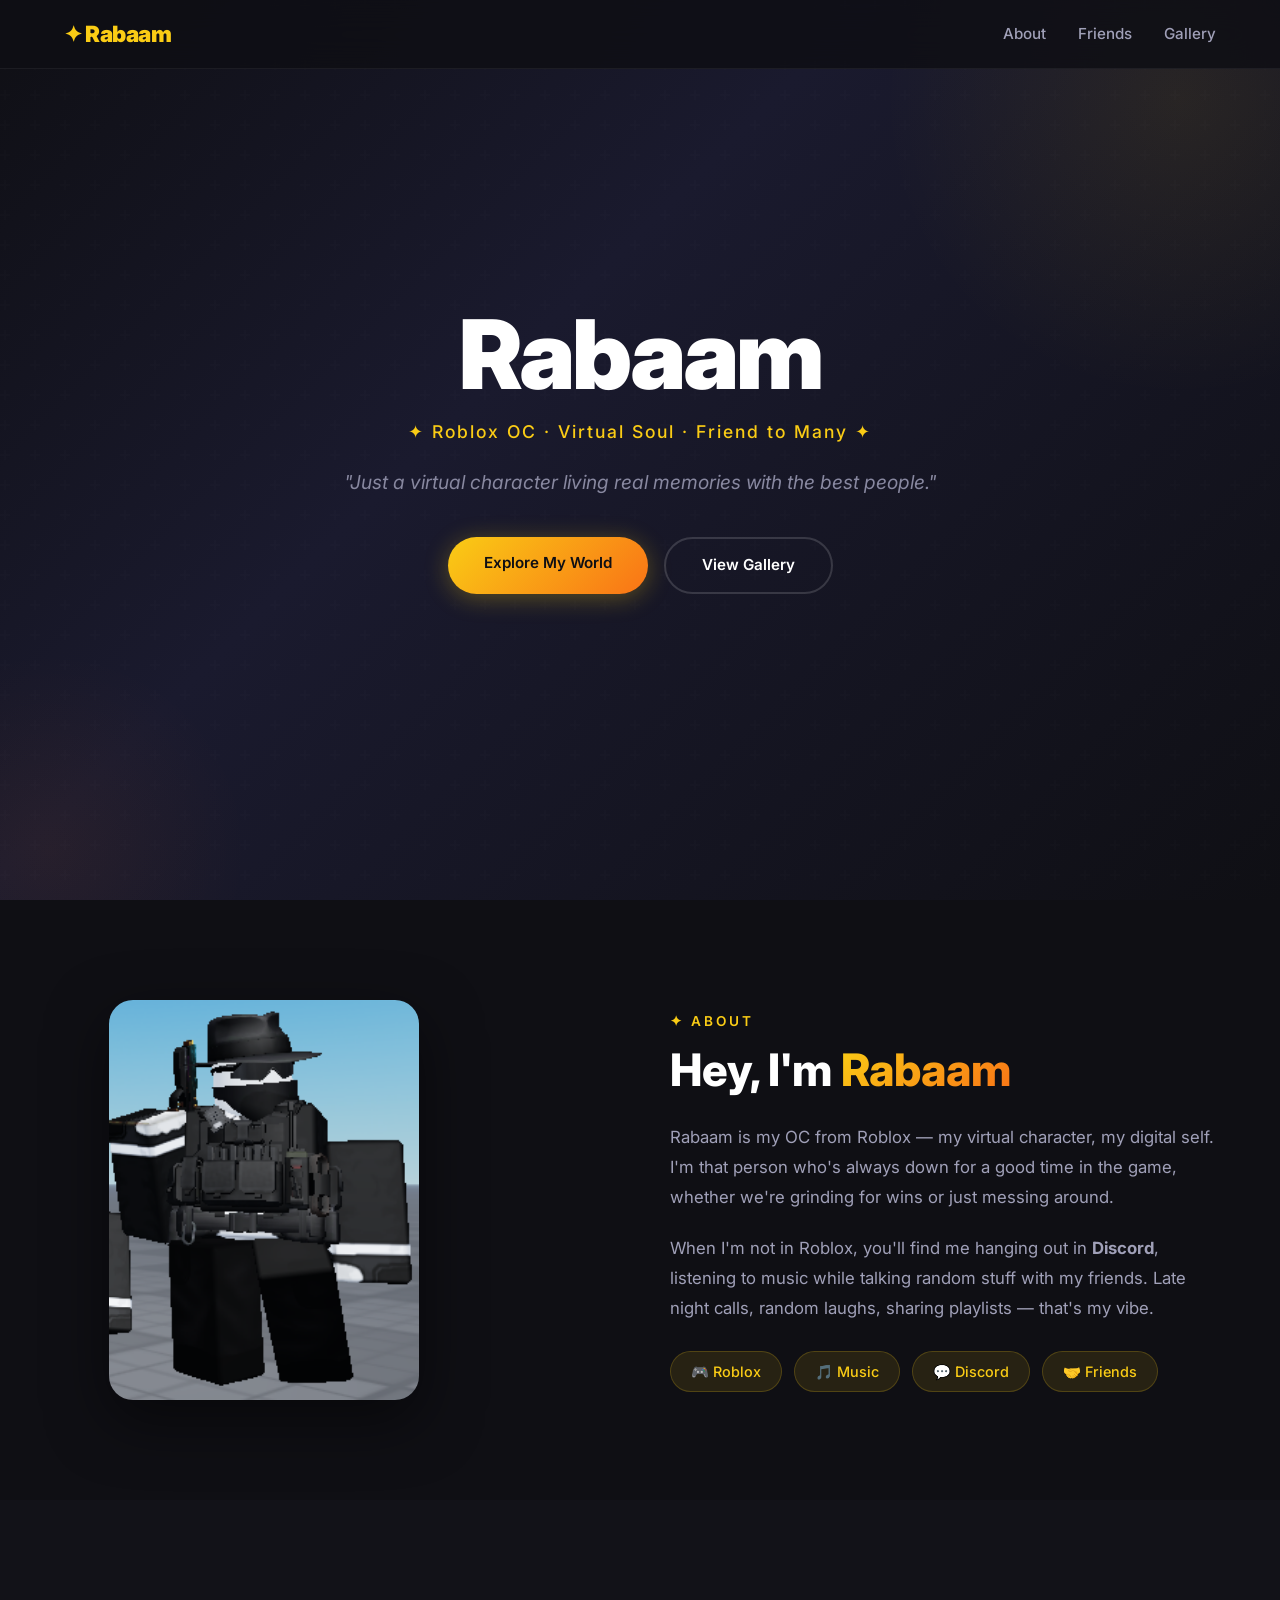
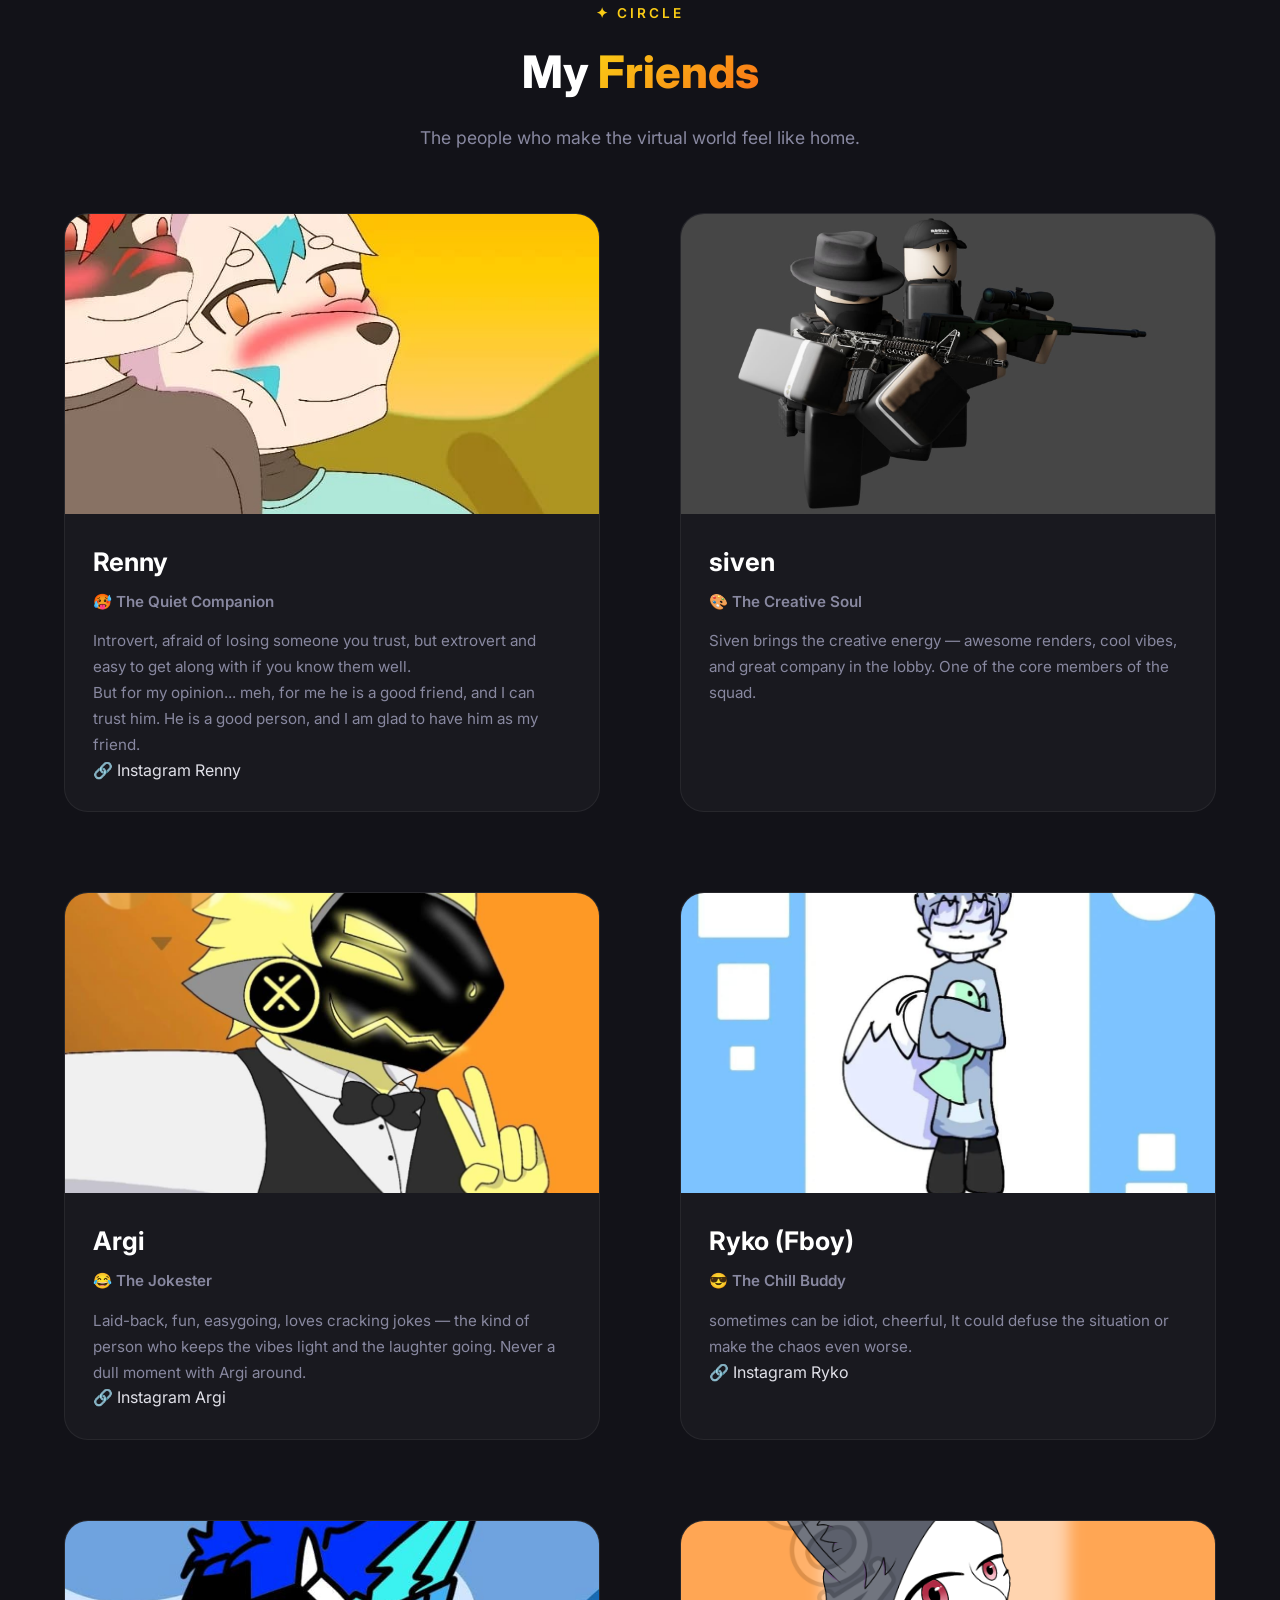
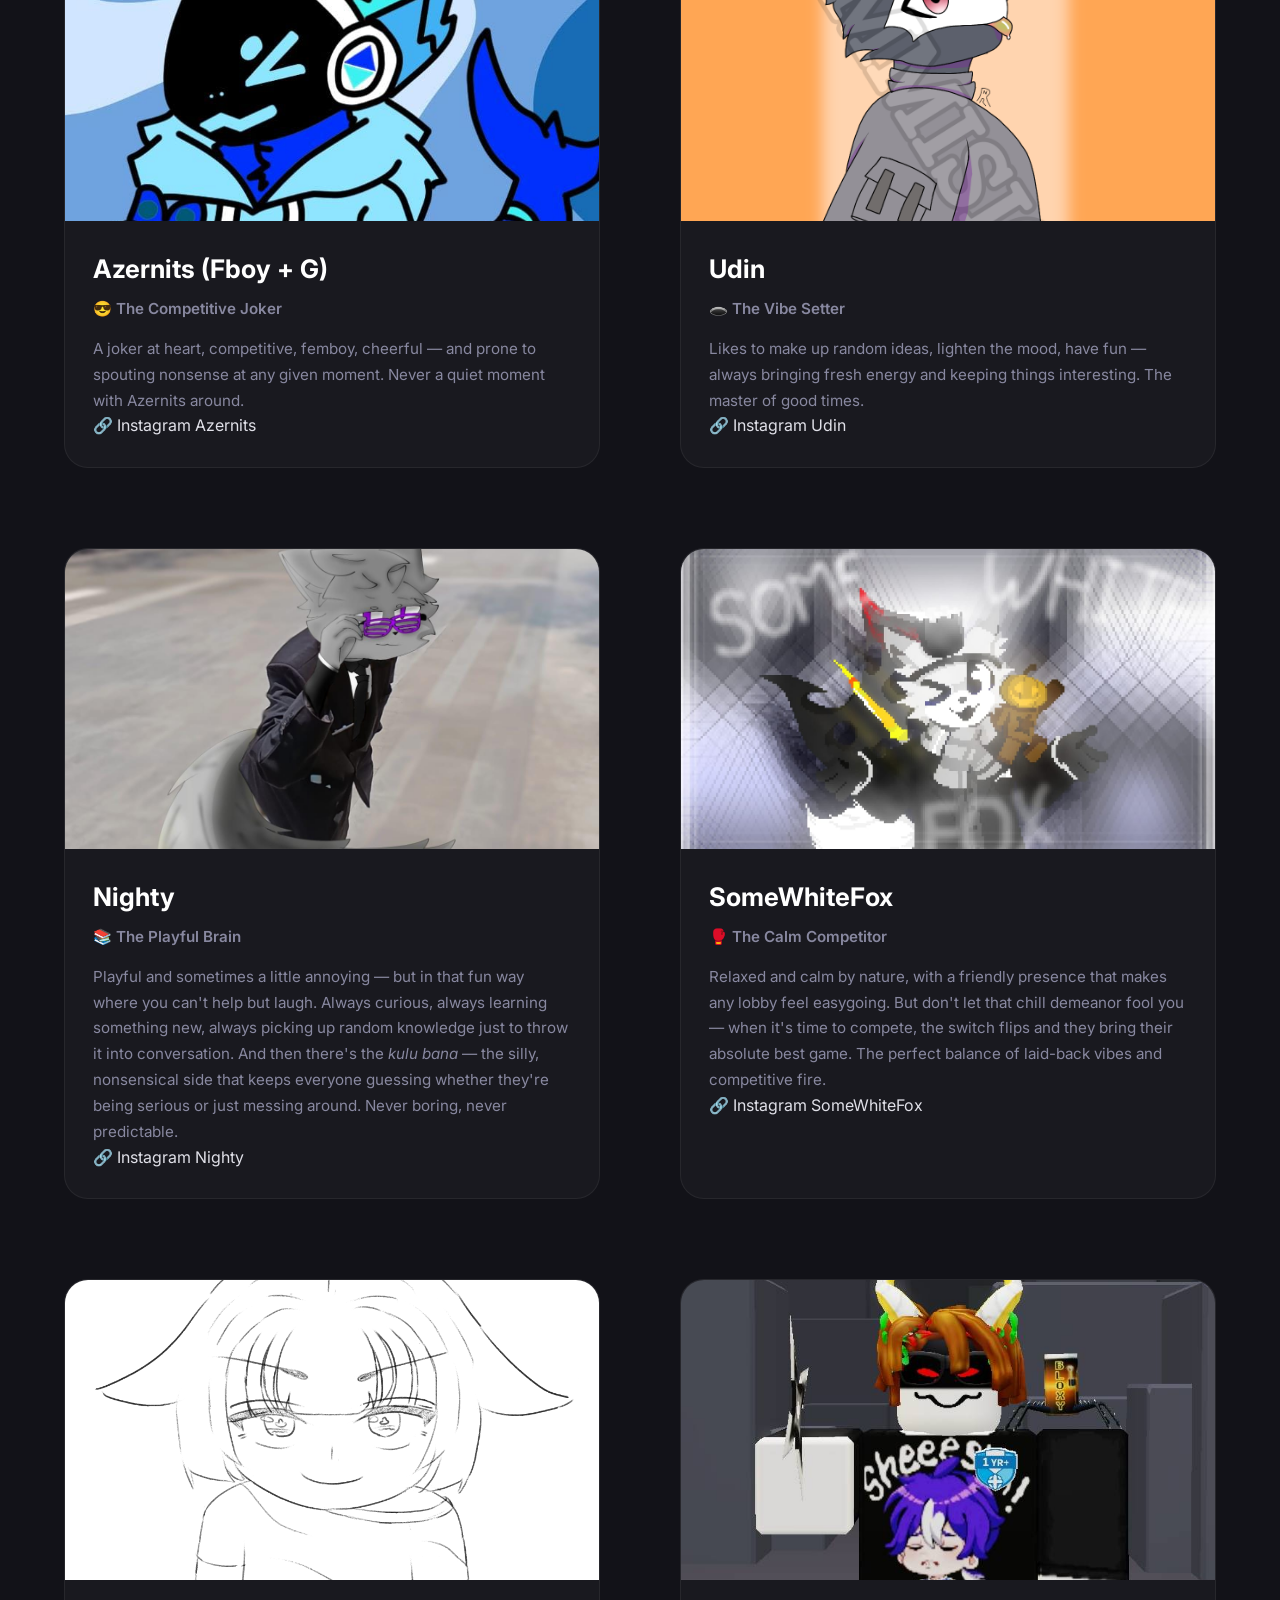
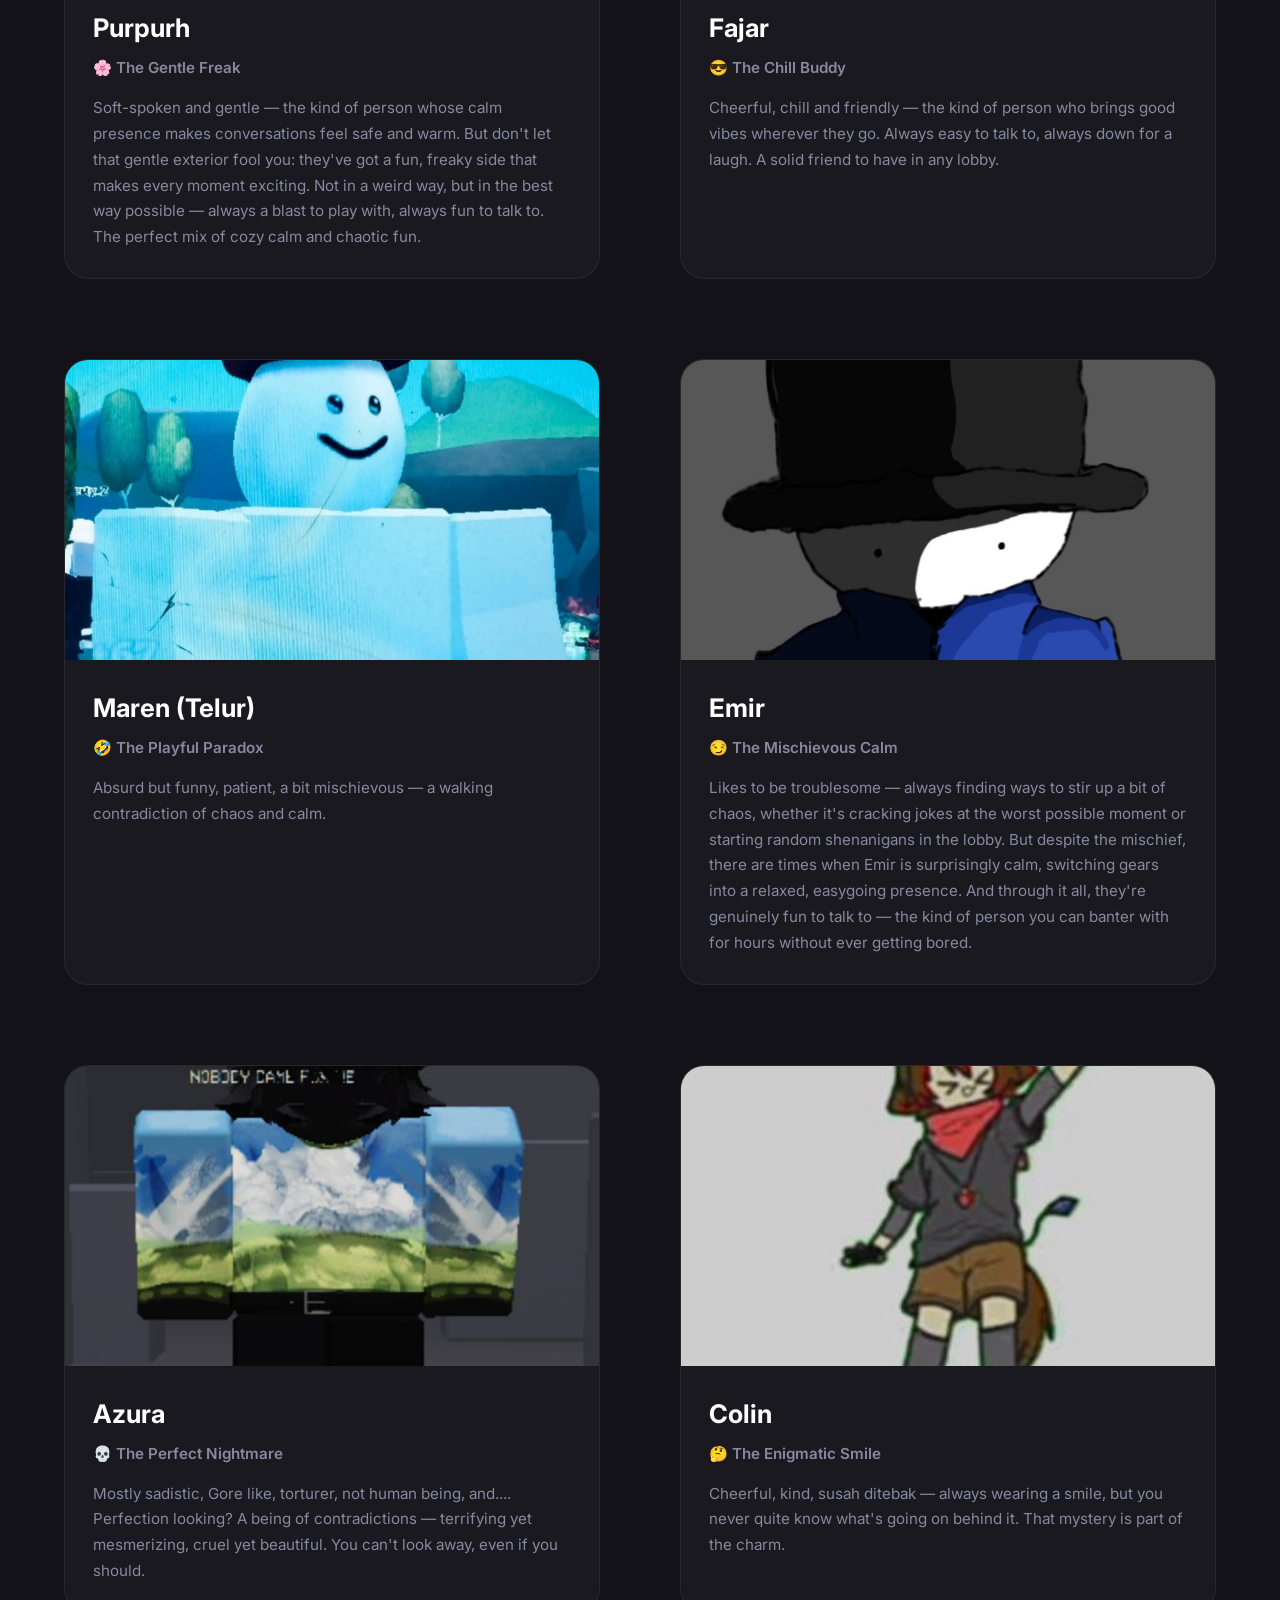
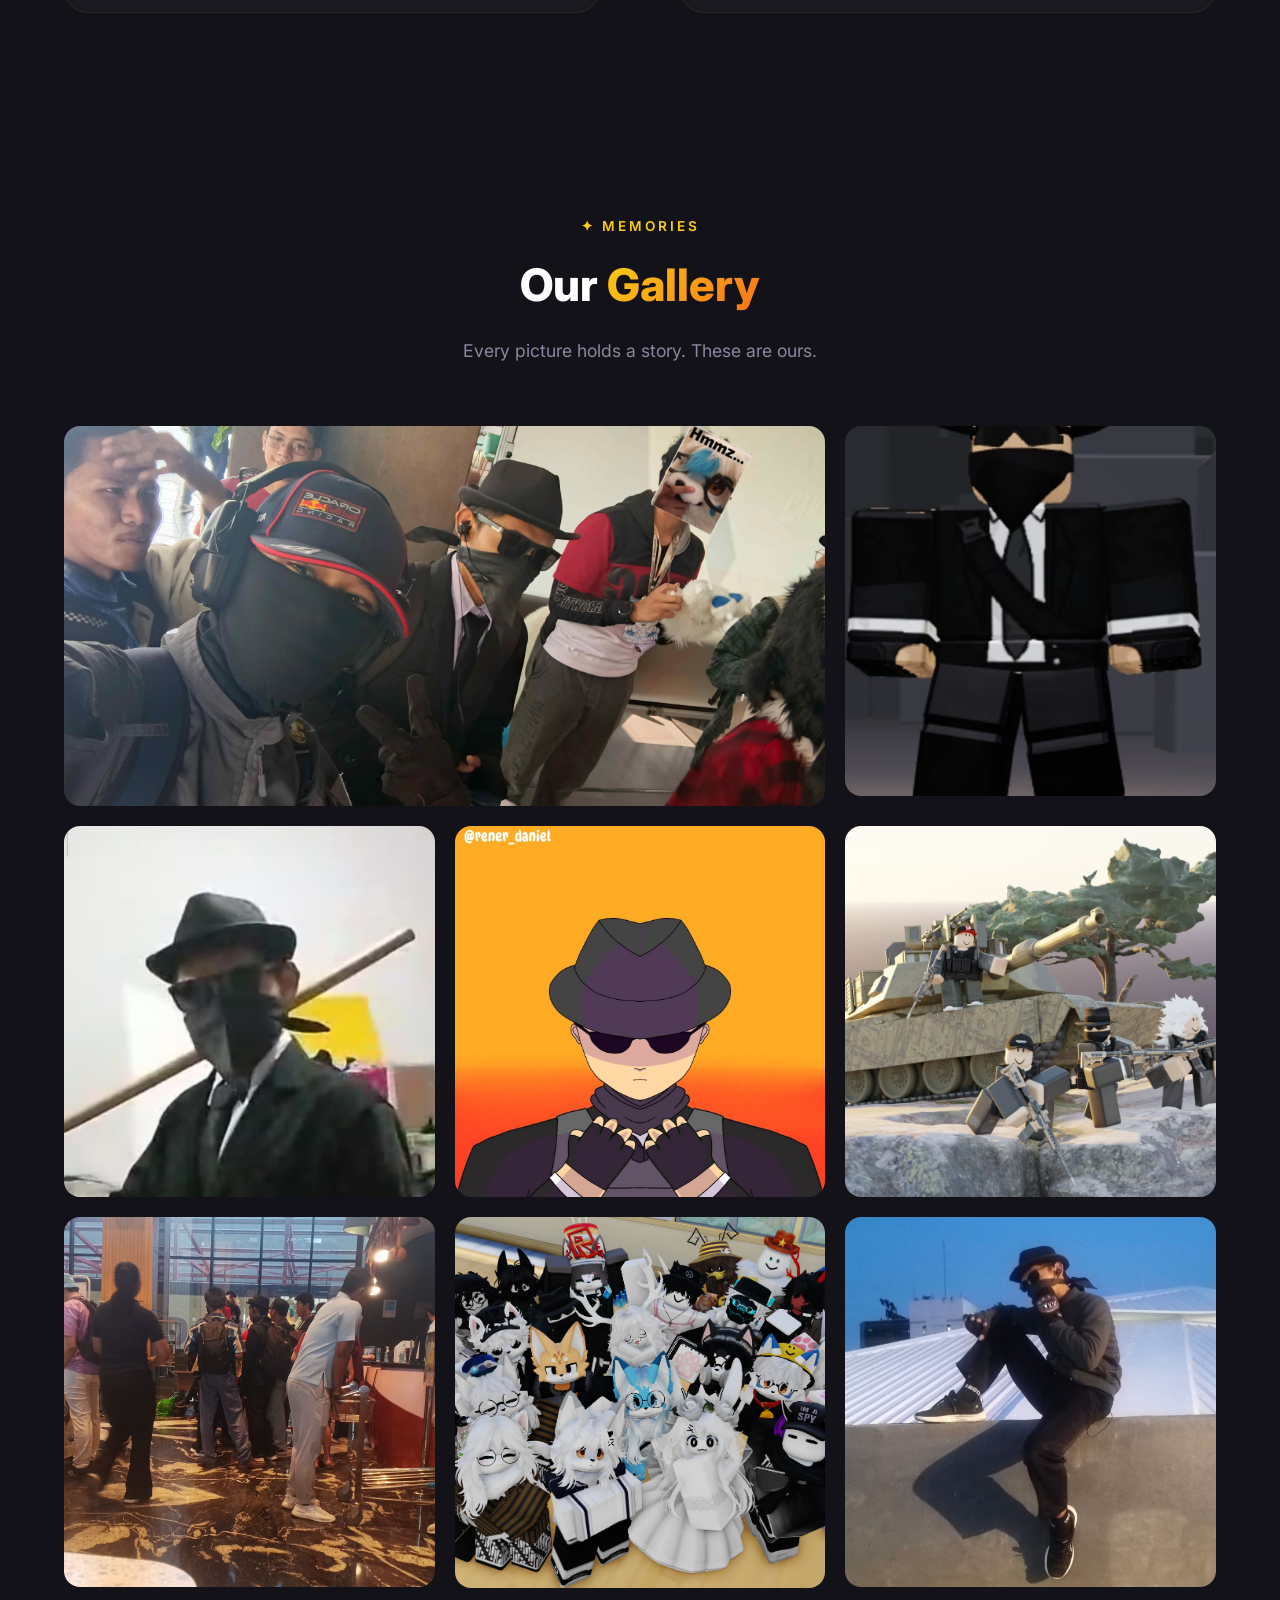
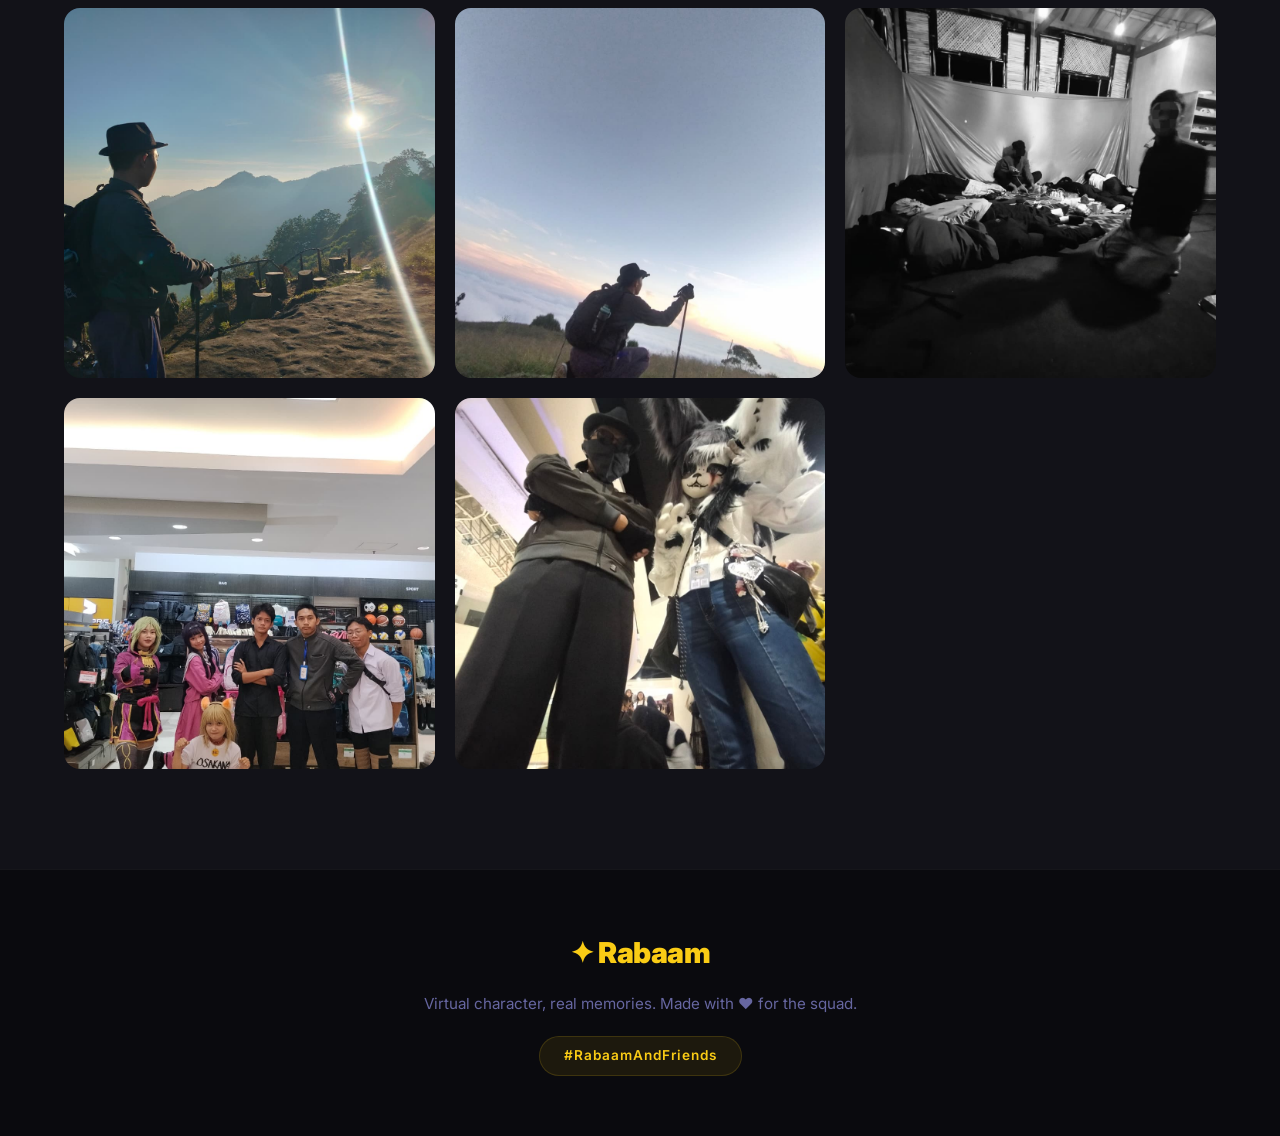
==== index.html @ 153f0d9a "c" ====
<!DOCTYPE html>
<html lang="en">
<head>
    <meta charset="UTF-8" />
    <meta name="viewport" content="width=device-width, initial-scale=1.0" />
    <title>Rabaam & Friends</title>
    <link rel="stylesheet" href="CSS.css" />
    <link href="https://fonts.googleapis.com/css2?family=Inter:wght@300;400;600;700;800;900&display=swap" rel="stylesheet" />
</head>
<body>

    <!-- ====== NAVBAR ====== -->
    <nav class="navbar">
        <div class="nav-container">
            <span class="logo">&#10022; Rabaam</span>
            <ul class="nav-links">
                <li><a href="#about">About</a></li>
                <li><a href="#friends">Friends</a></li>
                <li><a href="#gallery">Gallery</a></li>
            </ul>
        </div>
    </nav>

    <!-- ====== HERO SECTION ====== -->
    <section class="hero">
        <div class="hero-overlay"></div>
        <div class="hero-content">
            <h1 class="hero-title">Rabaam</h1>
            <p class="hero-subtitle">&#10022; Roblox OC &#183; Virtual Soul &#183; Friend to Many &#10022;</p>
            <p class="hero-tagline">"Just a virtual character living real memories with the best people."</p>
            <div class="hero-cta">
                <a href="#about" class="btn btn-primary">Explore My World</a>
                <a href="#gallery" class="btn btn-outline">View Gallery</a>
            </div>
    </section>

    <!-- ====== ABOUT SECTION ====== -->
    <section id="about" class="section about-section">
        <div class="container">
            <div class="about-grid">
                <div class="about-image">
                    <img src="rabaam (tactical).png" alt="Rabaam (Tactical)" />
                </div>
                <div class="about-text">
                    <span class="section-tag">&#10022; About</span>
                    <h2>Hey, I'm <span class="highlight">Rabaam</span></h2>
                    <p>
                        Rabaam is my OC from Roblox &#8212; my virtual character, my digital self. 
                        I'm that person who's always down for a good time in the game, 
                        whether we're grinding for wins or just messing around.
                    </p>
                    <p>
                        When I'm not in Roblox, you'll find me hanging out in <strong>Discord</strong>, 
                        listening to music while talking random stuff with my friends. 
                        Late night calls, random laughs, sharing playlists &#8212; that's my vibe.
                    </p>
                    <div class="hobbies">
                        <span class="hobby-tag">&#127918; Roblox</span>
                        <span class="hobby-tag">&#127925; Music</span>
                        <span class="hobby-tag">&#128172; Discord</span>
                        <span class="hobby-tag">&#129309; Friends</span>
                    </div>
            </div>
    </section>

    <!-- ====== FRIENDS SECTION ====== -->
    <section id="friends" class="section friends-section">
        <div class="container">
            <div class="section-header">
                <span class="section-tag">&#10022; Circle</span>
                <h2>My <span class="highlight">Friends</span></h2>
                <p class="section-desc">The people who make the virtual world feel like home.</p>
            </div>

            <div class="friends-grid">
                <!-- Renny -->
                <div class="friend-card">
                    <div class="friend-img">
                        <img src="renny oc.jpeg" alt="Renny" />
                    </div>
                    <div class="friend-info">
                        <h3>Renny</h3>
                        <p class="friend-role">&#129397; The Quiet Companion</p>
                        <p>
                            Introvert, afraid of losing someone you trust, but extrovert and easy to get along with if you know them well.
                        </p>
                        <p>
                            But for my opinion... meh, for me he is a good friend, and I can trust him. He is a good person, and I am glad to have him as my friend.
                        </p>
                        <a href="https://www.instagram.com/rener_daniell?utm_source=ig_web_button_share_sheet&igsh=ZDNlZDc0MzIxNw==" target="_blank" class="friend-link">&#128279; Instagram Renny</a>
                    </div>
                </div>

                <!-- Siven -->
                <div class="friend-card">
                    <div class="friend-img">
                        <img src="render syam.jpeg" alt="Syam" />
                    </div>
                    <div class="friend-info">
                        <h3>siven</h3>
                        <p class="friend-role">&#127912; The Creative Soul</p>
                        <p>
                            Siven brings the creative energy &#8212; awesome renders, cool vibes, 
                            and great company in the lobby. One of the core members of the squad.
                        </p>
                    </div>
                </div>

                <!-- Argi -->
                <div class="friend-card">
                    <div class="friend-img">
                        <img src="Argi (2).jpeg" alt="Argi" />
                    </div>
                    <div class="friend-info">
                        <h3>Argi</h3>
                        <p class="friend-role">&#128514; The Jokester</p>
                        <p>
                            Laid-back, fun, easygoing, loves cracking jokes &#8212; the kind of person who keeps the vibes light and the laughter going. Never a dull moment with Argi around.
                        </p>
                        <a href="https://www.instagram.com/argeantz?utm_source=ig_web_button_share_sheet&igsh=ZDNlZDc0MzIxNw==" target="_blank" class="friend-link">&#128279; Instagram Argi</a>
                    </div>
                </div> 

                <!-- Ryko -->
                <div class="friend-card">
                    <div class="friend-img">
                        <img src="Ryko.jpeg" alt="Ryko" />
                    </div>
                    <div class="friend-info">
                        <h3>Ryko (Fboy)</h3>
                        <p class="friend-role">&#128526; The Chill Buddy</p>
                        <p>
                            sometimes can be idiot, cheerful, It could defuse the situation or make the chaos even worse.
                        </p>
                        <a href="https://www.instagram.com/azernits?utm_source=ig_web_button_share_sheet&igsh=ZDNlZDc0MzIxNw==" target="_blank" class="friend-link">&#128279; Instagram Ryko</a>
                    </div>
                </div>

                <!-- Azernits -->
                <div class="friend-card">
                    <div class="friend-img">
                        <img src="azernits.jpeg" alt="Azernits" />
                    </div>
                    <div class="friend-info">
                        <h3>Azernits (Fboy + G)</h3>
                        <p class="friend-role">&#128526; The Competitive Joker</p>
                        <p>
                            A joker at heart, competitive, femboy, cheerful &#8212; and prone to spouting nonsense at any given moment. Never a quiet moment with Azernits around.
                        </p>
                        <a href="https://www.instagram.com/azernits?utm_source=ig_web_button_share_sheet&igsh=ZDNlZDc0MzIxNw==" target="_blank" class="friend-link">&#128279; Instagram Azernits</a>
                    </div>
                </div>

                <!-- Udin -->
                <div class="friend-card">
                    <div class="friend-img">
                        <img src="udin.png" alt="Udin" />
                    </div>
                    <div class="friend-info">
                        <h3>Udin</h3>
                        <p class="friend-role">&#128371;&#65039; The Vibe Setter</p>
                        <p>
                            Likes to make up random ideas, lighten the mood, have fun &#8212; always bringing fresh energy and keeping things interesting. The master of good times.
                        </p>
                        <a href="<a href="https://www.instagram.com/awan.udin_?utm_source=ig_web_button_share_sheet&igsh=ZDNlZDc0MzIxNw==" target="_blank" class="friend-link">&#128279; Instagram Udin</a>
                    </div>
                </div> 

                <!-- NightShade -->
                <div class="friend-card">
                    <div class="friend-img">
                        <img src="NightShade.jpeg" alt="NightShade" />
                    </div>
                    <div class="friend-info">
                        <h3>Nighty</h3>
                        <p class="friend-role">&#128218; The Playful Brain</p>
                        <p>
                            Playful and sometimes a little annoying &#8212; but in that fun way where you can't help but laugh. Always curious, always learning something new, always picking up random knowledge just to throw it into conversation. And then there's the <em>kulu bana</em> &#8212; the silly, nonsensical side that keeps everyone guessing whether they're being serious or just messing around. Never boring, never predictable.
                        </p>
                        <a href="https://www.instagram.com/unofficial_ocs_artdraw?utm_source=ig_web_button_share_sheet&igsh=ZDNlZDc0MzIxNw==" target="_blank" class="friend-link">&#128279; Instagram Nighty</a>
                    </div>
                </div>

                <!-- SomeWhiteFox -->
                <div class="friend-card">
                    <div class="friend-img">
                        <img src="SomeWhiteFox (N1GHTM4R3).jpeg" alt="SomeWhiteFox" />
                    </div>
                    <div class="friend-info">
                        <h3>SomeWhiteFox</h3>
                        <p class="friend-role">&#129354; The Calm Competitor</p>
                        <p>
                            Relaxed and calm by nature, with a friendly presence that makes any lobby feel easygoing. But don't let that chill demeanor fool you &#8212; when it's time to compete, the switch flips and they bring their absolute best game. The perfect balance of laid-back vibes and competitive fire.
                        </p>
                        <a href="https://www.instagram.com/just_shirokitto?utm_source=qr&igsh=NGx0cXZvcDg4a3Aw" target="_blank" class="friend-link">&#128279; Instagram SomeWhiteFox</a>
                    </div>
                </div>

                <!-- Purpurh -->
                <div class="friend-card">
                    <div class="friend-img">
                        <img src="purpurh.png" alt="Purpurh" />
                    </div>
                    <div class="friend-info">
                        <h3>Purpurh</h3>
                        <p class="friend-role">&#127800; The Gentle Freak</p>
                        <p>
                            Soft-spoken and gentle &#8212; the kind of person whose calm presence makes conversations feel safe and warm. But don't let that gentle exterior fool you: they've got a fun, freaky side that makes every moment exciting. Not in a weird way, but in the best way possible &#8212; always a blast to play with, always fun to talk to. The perfect mix of cozy calm and chaotic fun.
                        </p>
                    </div>
                </div>

                <!-- Fajar -->
                <div class="friend-card">
                    <div class="friend-img">
                        <img src="fajar (N1GHTM4R3).jpg" alt="Fajar" />
                    </div>
                    <div class="friend-info">
                        <h3>Fajar</h3>
                        <p class="friend-role">&#128526; The Chill Buddy</p>
                        <p>
                            Cheerful, chill and friendly &#8212; the kind of person who brings good vibes wherever they go. Always easy to talk to, always down for a laugh. A solid friend to have in any lobby.
                        </p>
                    </div>
                </div>

                <!-- Maren (Telur) -->
                <div class="friend-card">
                    <div class="friend-img">
                        <img src="Maren (Telur N1GHTM4R3).jpeg" alt="Maren (Telur)" />
                    </div>
                    <div class="friend-info">
                        <h3>Maren (Telur)</h3>
                        <p class="friend-role">&#129315; The Playful Paradox</p>
                        <p>
                            Absurd but funny, patient, a bit mischievous &#8212; a walking contradiction of chaos and calm.
                        </p>
                    </div>
                </div>

                <!-- Emir -->
                <div class="friend-card">
                    <div class="friend-img">
                        <img src="Emir (N1GHTM4R3).jpeg" alt="Emir" />
                    </div>
                    <div class="friend-info">
                        <h3>Emir</h3>
                        <p class="friend-role">&#128527; The Mischievous Calm</p>
                        <p>
                            Likes to be troublesome &#8212; always finding ways to stir up a bit of chaos, whether it's cracking jokes at the worst possible moment or starting random shenanigans in the lobby. But despite the mischief, there are times when Emir is surprisingly calm, switching gears into a relaxed, easygoing presence. And through it all, they're genuinely fun to talk to &#8212; the kind of person you can banter with for hours without ever getting bored.
                        </p>
                    </div>
                </div>

                <!-- Azura -->
                <div class="friend-card">
                    <div class="friend-img">
                        <img src="Azura (N1GHTM4R3).jpg" alt="Azura" />
                    </div>
                    <div class="friend-info">
                        <h3>Azura</h3>
                        <p class="friend-role">&#128128; The Perfect Nightmare</p>
                        <p>
                            Mostly sadistic, Gore like, torturer, not human being, and.... Perfection looking? A being of contradictions &#8212; terrifying yet mesmerizing, cruel yet beautiful. You can't look away, even if you should.
                        </p>
                    </div>
                </div>

                <!-- Colin -->
                <div class="friend-card">
                    <div class="friend-img">
                        <img src="Colin (N1GHTM4R3).jpg" alt="Colin" />
                    </div>
                    <div class="friend-info">
                        <h3>Colin</h3>
                        <p class="friend-role">&#129300; The Enigmatic Smile</p>
                        <p>
                            Cheerful, kind, susah ditebak &#8212; always wearing a smile, but you never quite know what's going on behind it. That mystery is part of the charm.
                        </p>
                    </div>
                </div>

    </section>  

    <!-- ====== GALLERY SECTION ====== -->
    <section id="gallery" class="section gallery-section">
        <div class="container">
            <div class="section-header">
                <span class="section-tag">&#10022; Memories</span>
                <h2>Our <span class="highlight">Gallery</span></h2>
                <p class="section-desc">Every picture holds a story. These are ours.</p>
            </div>

            <div class="gallery-grid">
                <div class="gallery-item wide">
                    <img src="me and my friends on IWAG.jpeg" alt="Me and my friends" />
                    <div class="gallery-overlay">
                        <span>Me & My Friends</span>
                    </div>
                </div>
                <div class="gallery-item">
                    <img src="rabaam (nontactical).jpeg" alt="Rabaam (Non-tactical)" />
                    <div class="gallery-overlay">
                        <span>Rabaam &#8212; Chill Mode</span>
                    </div>
                </div>
                <div class="gallery-item">
                    <img src="my oc with stick.jpeg" alt="My OC with stick" />
                    <div class="gallery-overlay">
                        <span>OC with Stick</span>
                    </div>
                </div>
                <div class="gallery-item">
                    <img src="art from renny.jpeg" alt="Art from Renny" />
                    <div class="gallery-overlay">
                        <span>&#127912; Art by Renny</span>
                    </div>
                </div>
                <div class="gallery-item">
                    <img src="render from syam.jpeg" alt="Render from Syam" />
                    <div class="gallery-overlay">
                        <span>&#10024; Render by Syam</span>
                    </div> 
                </div>
                <div class="gallery-item">
                    <img src="lobby IWAG.jpeg" alt="Lobby IWAG" />
                    <div class="gallery-overlay">
                        <span>&#127918; Lobby IWAG</span>
                    </div>
                </div>
                <div class="gallery-item">
                    <img src="a memoriable.png" alt="A memorable" />
                    <div class="gallery-overlay">
                        <span>&#128150; A Memorable Moment</span>
                    </div>
                </div>
                <div class="gallery-item">
                    <img src="on rooftop.jpeg" alt="On rooftop" />
                    <div class="gallery-overlay">
                        <span>&#127751; On the Rooftop</span>
                    </div>
                </div>
                <div class="gallery-item">
                    <img src="rimpak hill 1.jpeg" alt="Rimpak Hill 1" />
                    <div class="gallery-overlay">
                        <span>&#65039; Rimpak Hill</span>
                    </div>
                </div>
                <div class="gallery-item">
                    <img src="rimpak hill 2.jpeg" alt="Rimpak Hill 2" />
                    <div class="gallery-overlay">
                        <span>&#65039; Rimpak Hill II</span>
                    </div>
                </div>
                <div class="gallery-item">
                    <img src="sleeping on hill.jpeg" alt="Sleeping on hill" />
                    <div class="gallery-overlay">
                        <span>&#128564; Sleeping on the Hill</span>
                    </div>
                </div>
                <div class="gallery-item">
                    <img src="volunteer.jpeg" alt="Volunteer" />
                    <div class="gallery-overlay">
                        <span>&#129309; Volunteer Day</span>
                    </div>
                </div>
                <div class="gallery-item">
                    <img src="at chibicon.jpeg" alt="At Chibicon" />
                    <div class="gallery-overlay">
                        <span>&#127914; At Chibicon</span>
                    </div>
            </div>
    </section>

    <!-- ====== FOOTER ====== -->
    <footer class="footer">
        <div class="container">
            <div class="footer-content">
                <span class="footer-logo">&#10022; Rabaam</span>
                <p class="footer-text">Virtual character, real memories. Made with &#10084;&#65039; for the squad.</p>
                <div class="footer-tag">#RabaamAndFriends</div>
        </div>
    </footer>

</body>
</html>
---- CSS.css ----
/* ====== RESET & BASE ====== */
*, *::before, *::after {
    margin: 0;
    padding: 0;
    box-sizing: border-box;
}

html {
    scroll-behavior: smooth;
}

body {
    font-family: 'Inter', -apple-system, BlinkMacSystemFont, 'Segoe UI', sans-serif;
    background: #0f0f14;
    color: #e0e0e8;
    line-height: 1.6;
    overflow-x: hidden;
}

img {
    max-width: 100%;
    height: auto;
    display: block;
}

a {
    text-decoration: none;
    color: inherit;
}

.container {
    max-width: 1200px;
    margin: 0 auto;
    padding: 0 24px;
}

.section {
    padding: 100px 0;
    position: relative;
}

.section-header {
    text-align: center;
    margin-bottom: 60px;
}

.section-tag {
    display: inline-block;
    font-size: 0.85rem;
    font-weight: 600;
    color: #facc15;
    letter-spacing: 3px;
    text-transform: uppercase;
    margin-bottom: 12px;
}

.section-header h2 {
    font-size: 2.8rem;
    font-weight: 800;
    color: #ffffff;
    margin-bottom: 16px;
}

.section-desc {
    font-size: 1.1rem;
    color: #8888a0;
    max-width: 600px;
    margin: 0 auto;
}

.highlight {
    background: linear-gradient(135deg, #facc15, #f97316);
    -webkit-background-clip: text;
    -webkit-text-fill-color: transparent;
    background-clip: text;
}

/* ====== NAVBAR ====== */
.navbar {
    position: fixed;
    top: 0;
    left: 0;
    width: 100%;
    z-index: 1000;
    background: rgba(15, 15, 20, 0.85);
    backdrop-filter: blur(20px);
    border-bottom: 1px solid rgba(255, 255, 255, 0.06);
    padding: 16px 0;
}

.nav-container {
    max-width: 1200px;
    margin: 0 auto;
    padding: 0 24px;
    display: flex;
    align-items: center;
    justify-content: space-between;
}

.logo {
    font-size: 1.4rem;
    font-weight: 900;
    color: #facc15;
    letter-spacing: -0.5px;
}

.nav-links {
    list-style: none;
    display: flex;
    gap: 32px;
}

.nav-links a {
    font-size: 0.95rem;
    font-weight: 500;
    color: #a0a0b8;
    transition: color 0.3s ease;
    position: relative;
}

.nav-links a::after {
    content: '';
    position: absolute;
    bottom: -4px;
    left: 0;
    width: 0;
    height: 2px;
    background: #facc15;
    transition: width 0.3s ease;
}

.nav-links a:hover {
    color: #facc15;
}

.nav-links a:hover::after {
    width: 100%;
}

/* ====== HERO ====== */
.hero {
    min-height: 100vh;
    display: flex;
    align-items: center;
    justify-content: center;
    position: relative;
    background: linear-gradient(135deg, #0f0f14 0%, #1a1a2e 40%, #0f0f14 100%);
    overflow: hidden;
}

.hero::before {
    content: '';
    position: absolute;
    width: 600px;
    height: 600px;
    background: radial-gradient(circle, rgba(250, 204, 21, 0.08) 0%, transparent 70%);
    top: -200px;
    right: -200px;
    border-radius: 50%;
}

.hero::after {
    content: '';
    position: absolute;
    width: 400px;
    height: 400px;
    background: radial-gradient(circle, rgba(249, 115, 22, 0.06) 0%, transparent 70%);
    bottom: -150px;
    left: -150px;
    border-radius: 50%;
}

.hero-overlay {
    position: absolute;
    inset: 0;
    background: url("data:image/svg+xml,%3Csvg width='60' height='60' viewBox='0 0 60 60' xmlns='http://www.w3.org/2000/svg'%3E%3Cg fill='none' fill-rule='evenodd'%3E%3Cg fill='%23ffffff' fill-opacity='0.02'%3E%3Cpath d='M36 34v-4h-2v4h-4v2h4v4h2v-4h4v-2h-4zm0-30V0h-2v4h-4v2h4v4h2V6h4V4h-4zM6 34v-4H4v4H0v2h4v4h2v-4h4v-2H6zM6 4V0H4v4H0v2h4v4h2V6h4V4H6z'/%3E%3C/g%3E%3C/g%3E%3C/svg%3E");
    opacity: 0.5;
}

.hero-content {
    text-align: center;
    position: relative;
    z-index: 2;
    padding: 0 24px;
    max-width: 800px;
}

.hero-title {
    font-size: 6rem;
    font-weight: 900;
    color: #ffffff;
    letter-spacing: -3px;
    line-height: 1;
    margin-bottom: 16px;
    animation: fadeUp 1s ease forwards;
}

.hero-subtitle {
    font-size: 1.1rem;
    color: #facc15;
    font-weight: 500;
    letter-spacing: 2px;
    margin-bottom: 20px;
    animation: fadeUp 1s ease 0.2s forwards;
    opacity: 0;
}

.hero-tagline {
    font-size: 1.2rem;
    color: #8888a0;
    font-style: italic;
    margin-bottom: 40px;
    animation: fadeUp 1s ease 0.4s forwards;
    opacity: 0;
}

.hero-cta {
    display: flex;
    gap: 16px;
    justify-content: center;
    flex-wrap: wrap;
    animation: fadeUp 1s ease 0.6s forwards;
    opacity: 0;
}

.btn {
    padding: 14px 36px;
    border-radius: 50px;
    font-weight: 600;
    font-size: 0.95rem;
    transition: all 0.3s ease;
    display: inline-block;
}

.btn-primary {
    background: linear-gradient(135deg, #facc15, #f97316);
    color: #0f0f14;
    box-shadow: 0 4px 24px rgba(250, 204, 21, 0.3);
}

.btn-primary:hover {
    transform: translateY(-3px);
    box-shadow: 0 8px 32px rgba(250, 204, 21, 0.4);
}

.btn-outline {
    border: 2px solid rgba(255, 255, 255, 0.15);
    color: #ffffff;
}

.btn-outline:hover {
    border-color: #facc15;
    color: #facc15;
    transform: translateY(-3px);
}

/* ====== ABOUT ====== */
.about-section {
    background: #0f0f14;
}

.about-grid {
    display: grid;
    grid-template-columns: 1fr 1fr;
    gap: 60px;
    align-items: center;
}

.about-image {
    position: relative;
    display: flex;
    justify-content: center;
    height: 400px;
    width: 400px;
}

.about-image img {
    border-radius: 24px;
    box-shadow: 0 20px 60px rgba(0, 0, 0, 0.5);
    transition: transform 0.5s ease;
    max-height: 500px;
    width: auto;
    object-fit: contain;
}

.about-image:hover img {
    transform: scale(1.02);
}

.image-caption {
    position: absolute;
    bottom: 20px;
    left: 20px;
    background: rgba(0, 0, 0, 0.7);
    backdrop-filter: blur(10px);
    padding: 8px 16px;
    border-radius: 12px;
    font-size: 0.85rem;
    color: #facc15;
    font-weight: 500;
}

.about-text h2 {
    font-size: 2.8rem;
    font-weight: 800;
    color: #ffffff;
    margin-bottom: 24px;
    line-height: 1.2;
}

.about-text p {
    font-size: 1.05rem;
    color: #a0a0b8;
    margin-bottom: 20px;
    line-height: 1.8;
}

.hobbies {
    display: flex;
    flex-wrap: wrap;
    gap: 12px;
    margin-top: 28px;
}

.hobby-tag {
    padding: 8px 20px;
    background: rgba(250, 204, 21, 0.1);
    border: 1px solid rgba(250, 204, 21, 0.2);
    border-radius: 50px;
    font-size: 0.9rem;
    font-weight: 500;
    color: #facc15;
    transition: all 0.3s ease;
}

.hobby-tag:hover {
    background: rgba(250, 204, 21, 0.2);
    transform: translateY(-2px);
}

/* ====== FRIENDS ====== */
.friends-section {
    background: #121218;
}

.friends-grid {
    display: grid;
    grid-template-columns: 1fr 1fr;
    gap: 80px;
}

.friend-card {
    background: rgba(255, 255, 255, 0.03);
    border: 1px solid rgba(255, 255, 255, 0.06);
    border-radius: 24px;
    overflow: hidden;
    transition: all 0.4s ease;
}

.friend-card:hover {
    transform: translateY(-8px);
    border-color: rgba(250, 204, 21, 0.3);
    box-shadow: 0 20px 60px rgba(0, 0, 0, 0.4);
}

.friend-img {
    width: 100%;
    height: 300px;
    overflow: hidden;
}

.friend-img-placeholder {
    display: flex;
    align-items: center;
    justify-content: center;
    background: linear-gradient(135deg, #1a1a2e, #2a1a3e);
}

.placeholder-avatar {
    width: 120px;
    height: 120px;
    border-radius: 50%;
    background: linear-gradient(135deg, #facc15, #f97316);
    color: #0f0f14;
    font-size: 2.5rem;
    font-weight: 900;
    display: flex;
    align-items: center;
    justify-content: center;
    box-shadow: 0 0 40px rgba(250, 204, 21, 0.3);
    transition: all 0.4s ease;
}

.friend-card:hover .placeholder-avatar {
    transform: scale(1.1);
    box-shadow: 0 0 60px rgba(250, 204, 21, 0.5);
}

.friend-img img {
    width: 100%;
    height: 100%;
    object-fit: cover;
    transition: transform 0.5s ease;
}

.friend-card:hover .friend-img img {
    transform: scale(1.08);
}

.friend-info {
    padding: 28px;
}

.friend-info h3 {
    font-size: 1.6rem;
    font-weight: 700;
    color: #ffffff;
    margin-bottom: 6px;
}

.friend-role {
    font-size: 0.9rem;
    color: #facc15;
    font-weight: 600;
    margin-bottom: 14px;
}

.friend-info p {
    color: #8888a0;
    font-size: 0.95rem;
    line-height: 1.7;
}

/* ====== GALLERY ====== */
.gallery-section {
    background: #121218;
}

.gallery-grid {
    display: grid;
    grid-template-columns: repeat(3, 1fr);
    gap: 20px;
}

.gallery-item {
    position: relative;
    border-radius: 16px;
    overflow: hidden;
    aspect-ratio: 1;
    cursor: pointer;
}

.gallery-item.wide {
    grid-column: span 2;
    grid-row: span 1;
    aspect-ratio: 2 / 1;
}

.gallery-item img {
    width: 100%;
    height: 100%;
    object-fit: cover;
    transition: transform 0.5s ease;
}

.gallery-item:hover img {
    transform: scale(1.08);
}

.gallery-overlay {
    position: absolute;
    inset: 0;
    background: linear-gradient(to top, rgba(0, 0, 0, 0.8) 0%, transparent 60%);
    display: flex;
    align-items: flex-end;
    padding: 20px;
    opacity: 0;
    transition: opacity 0.4s ease;
}

.gallery-item:hover .gallery-overlay {
    opacity: 1;
}

.gallery-overlay span {
    font-size: 0.95rem;
    font-weight: 600;
    color: #ffffff;
    background: rgba(0, 0, 0, 0.5);
    backdrop-filter: blur(8px);
    padding: 8px 18px;
    border-radius: 12px;
}

/* ====== FOOTER ====== */
.footer {
    background: #0a0a0e;
    border-top: 1px solid rgba(255, 255, 255, 0.05);
    padding: 60px 0;
    text-align: center;
}

.footer-content {
    max-width: 500px;
    margin: 0 auto;
}

.footer-logo {
    font-size: 1.8rem;
    font-weight: 900;
    color: #facc15;
    letter-spacing: -0.5px;
    display: block;
    margin-bottom: 16px;
}

.footer-text {
    color: #6666a0;
    font-size: 0.95rem;
    margin-bottom: 20px;
}

.footer-tag {
    display: inline-block;
    padding: 8px 24px;
    background: rgba(250, 204, 21, 0.08);
    border: 1px solid rgba(250, 204, 21, 0.15);
    border-radius: 50px;
    font-size: 0.85rem;
    font-weight: 600;
    color: #facc15;
    letter-spacing: 1px;
}

/* ====== ANIMATIONS ====== */
@keyframes fadeUp {
    from {
        opacity: 0;
        transform: translateY(30px);
    }
    to {
        opacity: 1;
        transform: translateY(0);
    }
}

/* ====== RESPONSIVE ====== */
@media (max-width: 1024px) {
    .about-grid {
        gap: 40px;
    }

    .gallery-grid {
        grid-template-columns: repeat(2, 1fr);
    }

    .gallery-item.wide {
        grid-column: span 2;
    }
}

@media (max-width: 768px) {
    .hero-title {
        font-size: 3.5rem;
        letter-spacing: -1px;
    }

    .hero-subtitle {
        font-size: 0.9rem;
    }

    .section {
        padding: 60px 0;
    }

    .section-header h2 {
        font-size: 2rem;
    }

    .about-grid {
        grid-template-columns: 1fr;
        gap: 30px;
    }

    .about-text h2 {
        font-size: 2rem;
    }

    .friends-grid {
        grid-template-columns: 1fr;
    }

    .friend-img {
        height: 240px;
    }

    .personalities-grid {
        grid-template-columns: 1fr;
    }

    .personality-card {
        flex-direction: column;
        align-items: center;
        text-align: center;
        padding: 28px;
    }

    .personality-avatar {
        width: 100px;
        height: 100px;
        min-width: 100px;
    }

    .personality-header {
        justify-content: center;
    }

    .personality-traits {
        justify-content: center;
    }

    .gallery-grid {
        grid-template-columns: 1fr 1fr;
        gap: 12px;
    }

    .gallery-item.wide {
        grid-column: span 2;
        aspect-ratio: 1.5 / 1;
    }

    .nav-links {
        gap: 16px;
    }

    .nav-links a {
        font-size: 0.8rem;
    }

    .hero-cta {
        flex-direction: column;
        align-items: center;
    }
}

@media (max-width: 480px) {
    .hero-title {
        font-size: 2.5rem;
    }

    .gallery-grid {
        grid-template-columns: 1fr;
    }

    .gallery-item.wide {
        grid-column: span 1;
        aspect-ratio: 1;
    }

    .nav-links {
        gap: 12px;
    }

    .nav-links a {
        font-size: 0.75rem;
    }

    .about-text h2 {
        font-size: 1.6rem;
    }
}
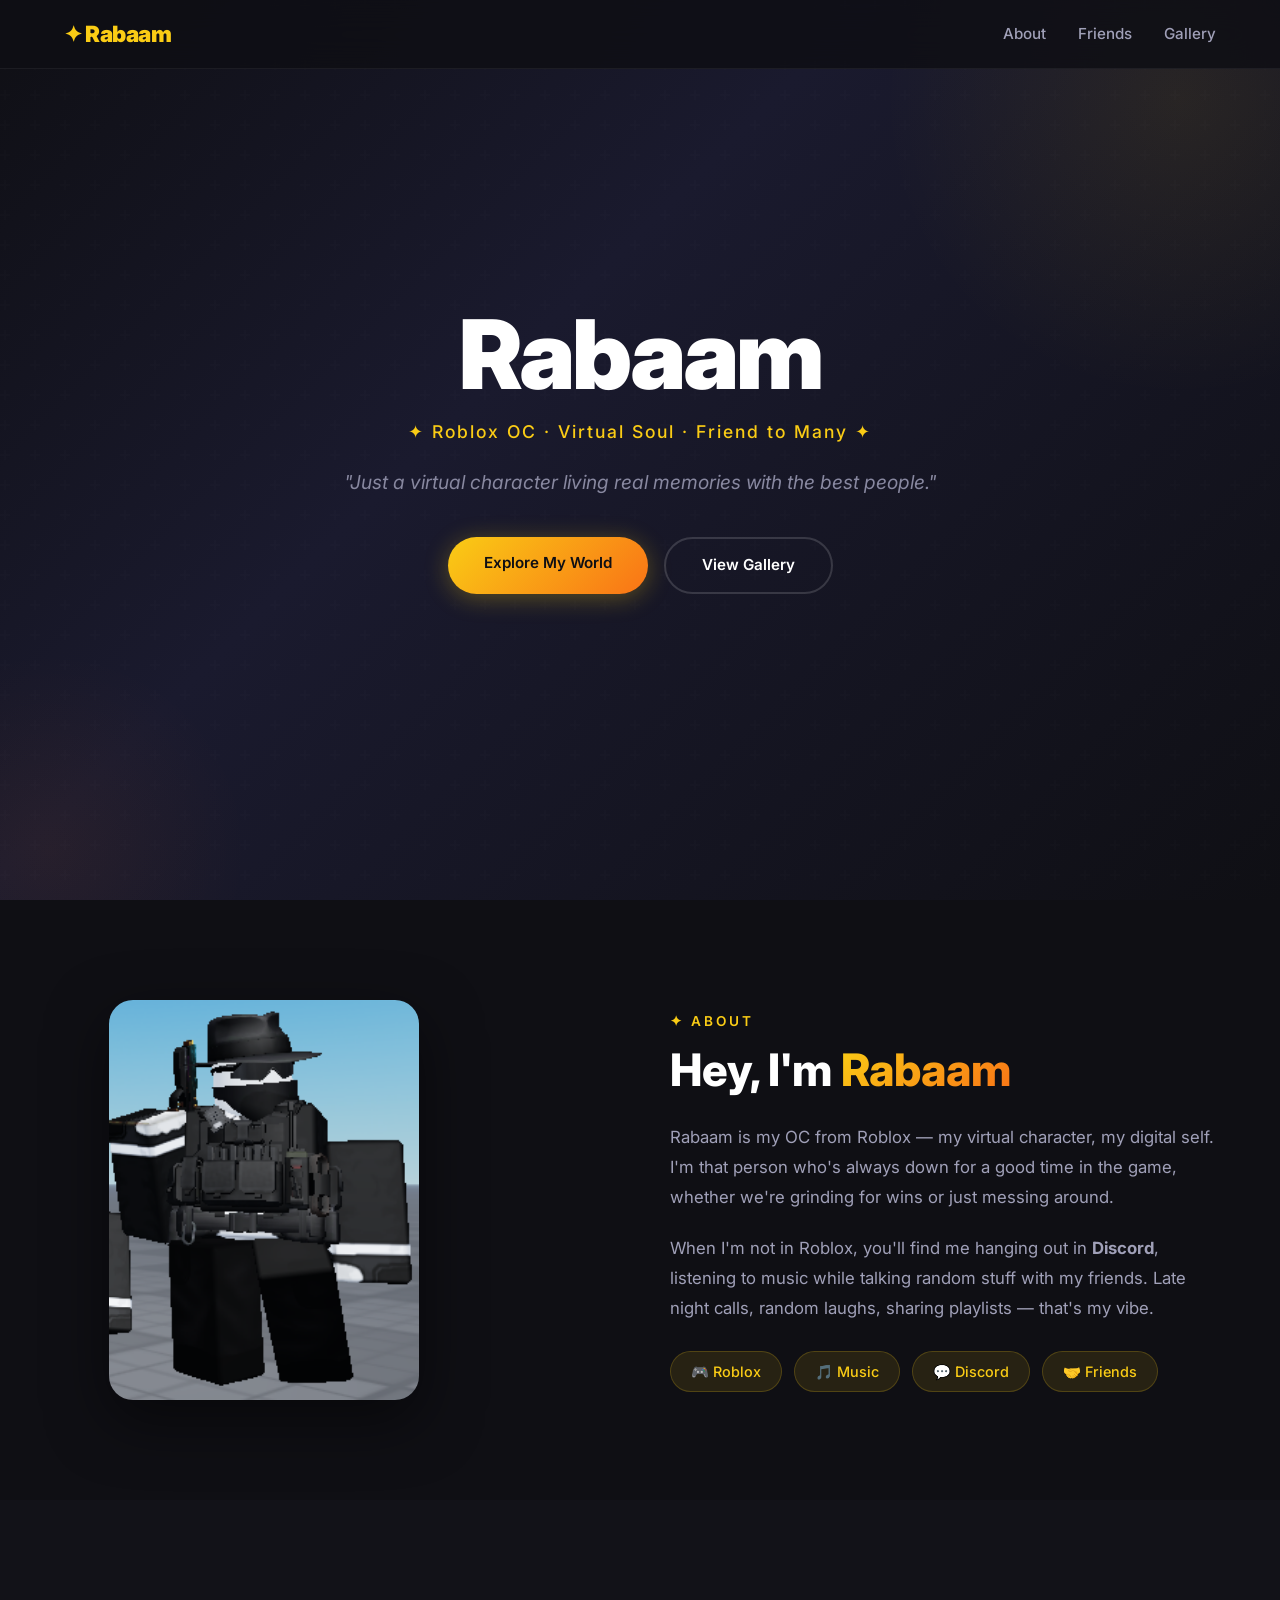
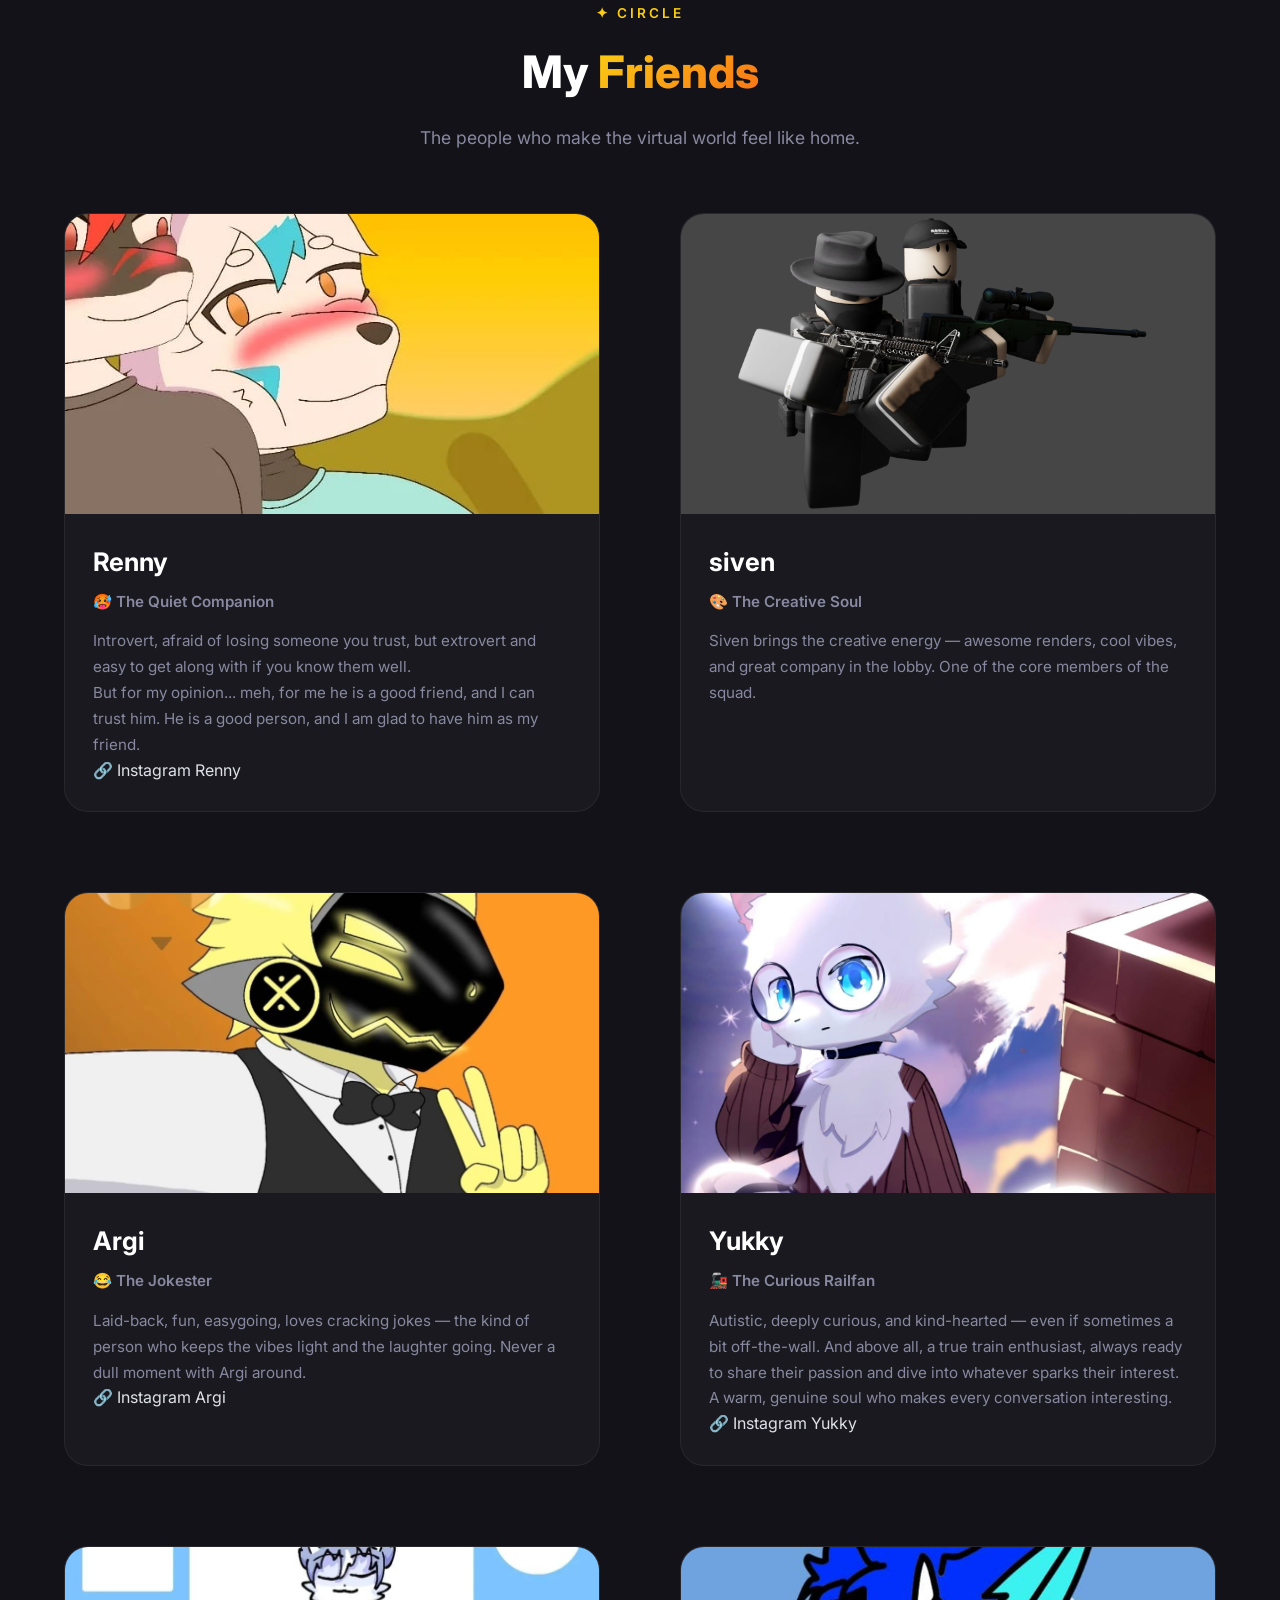
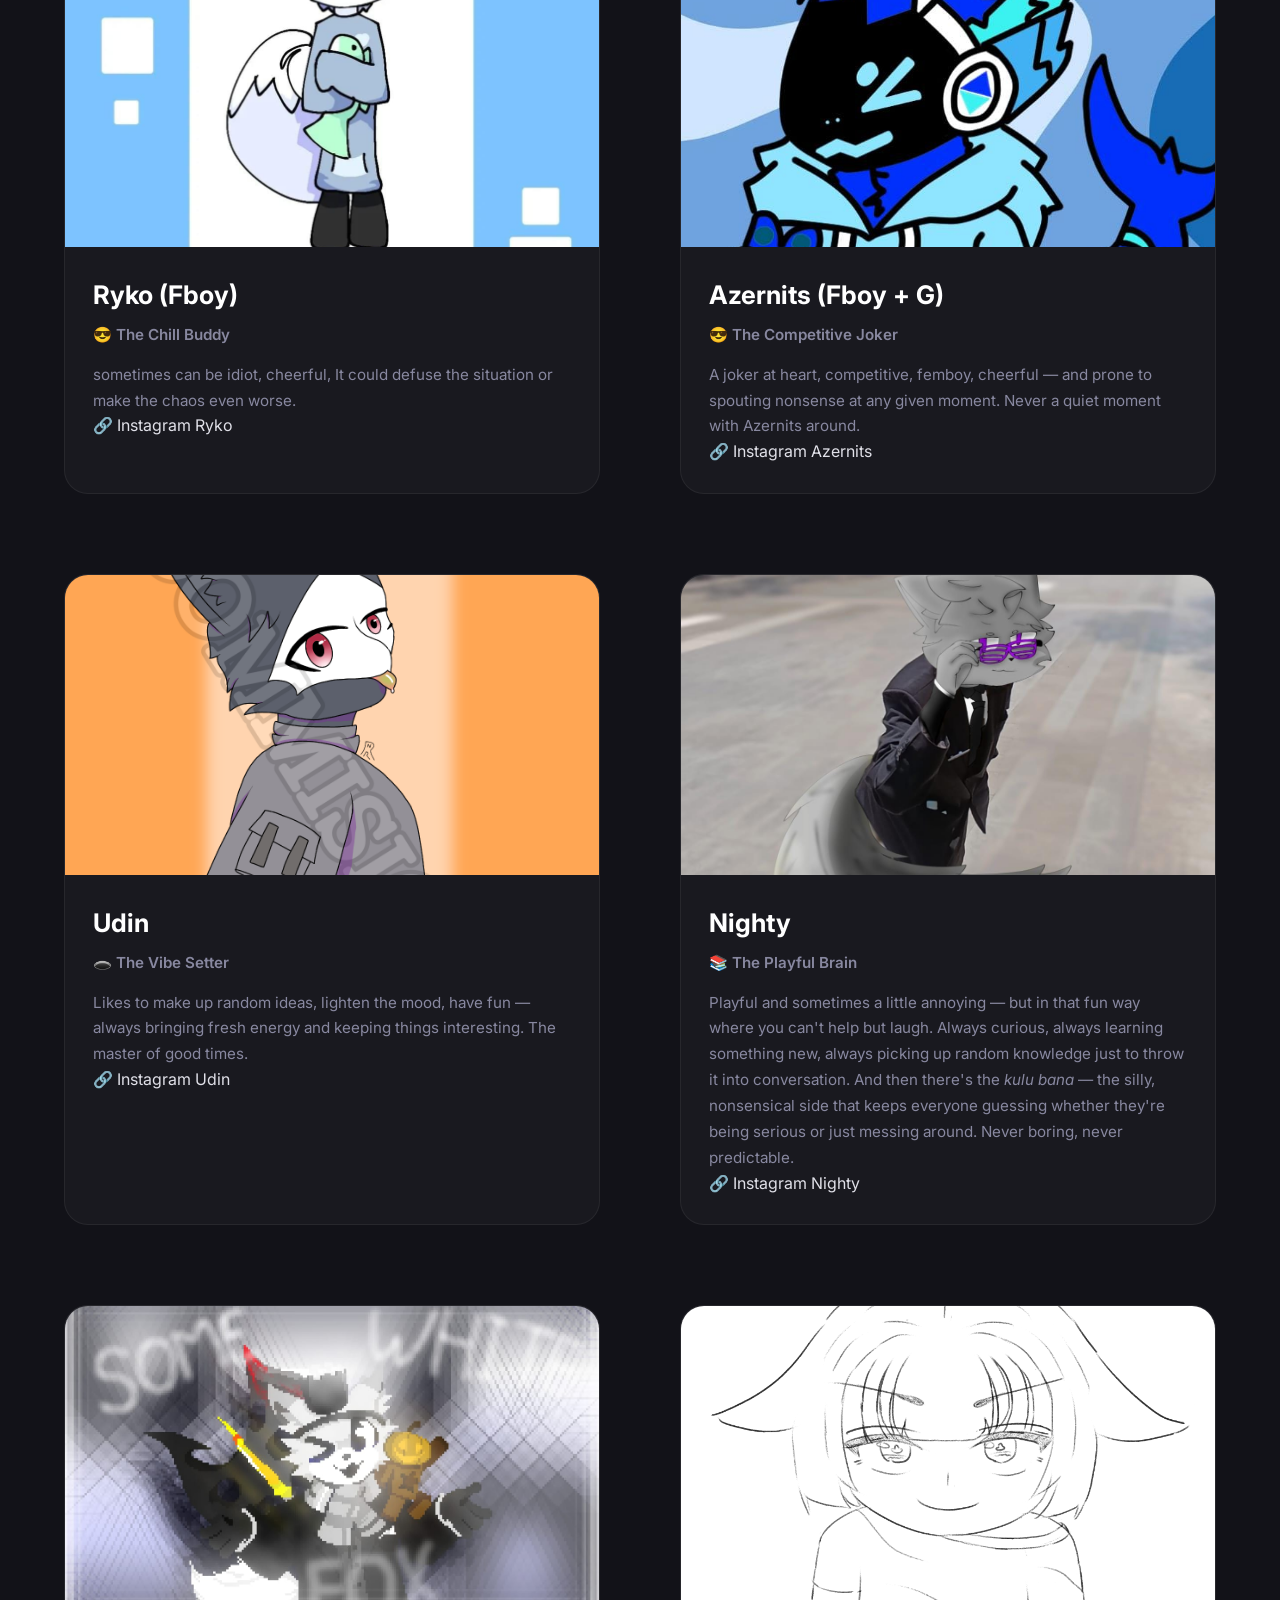
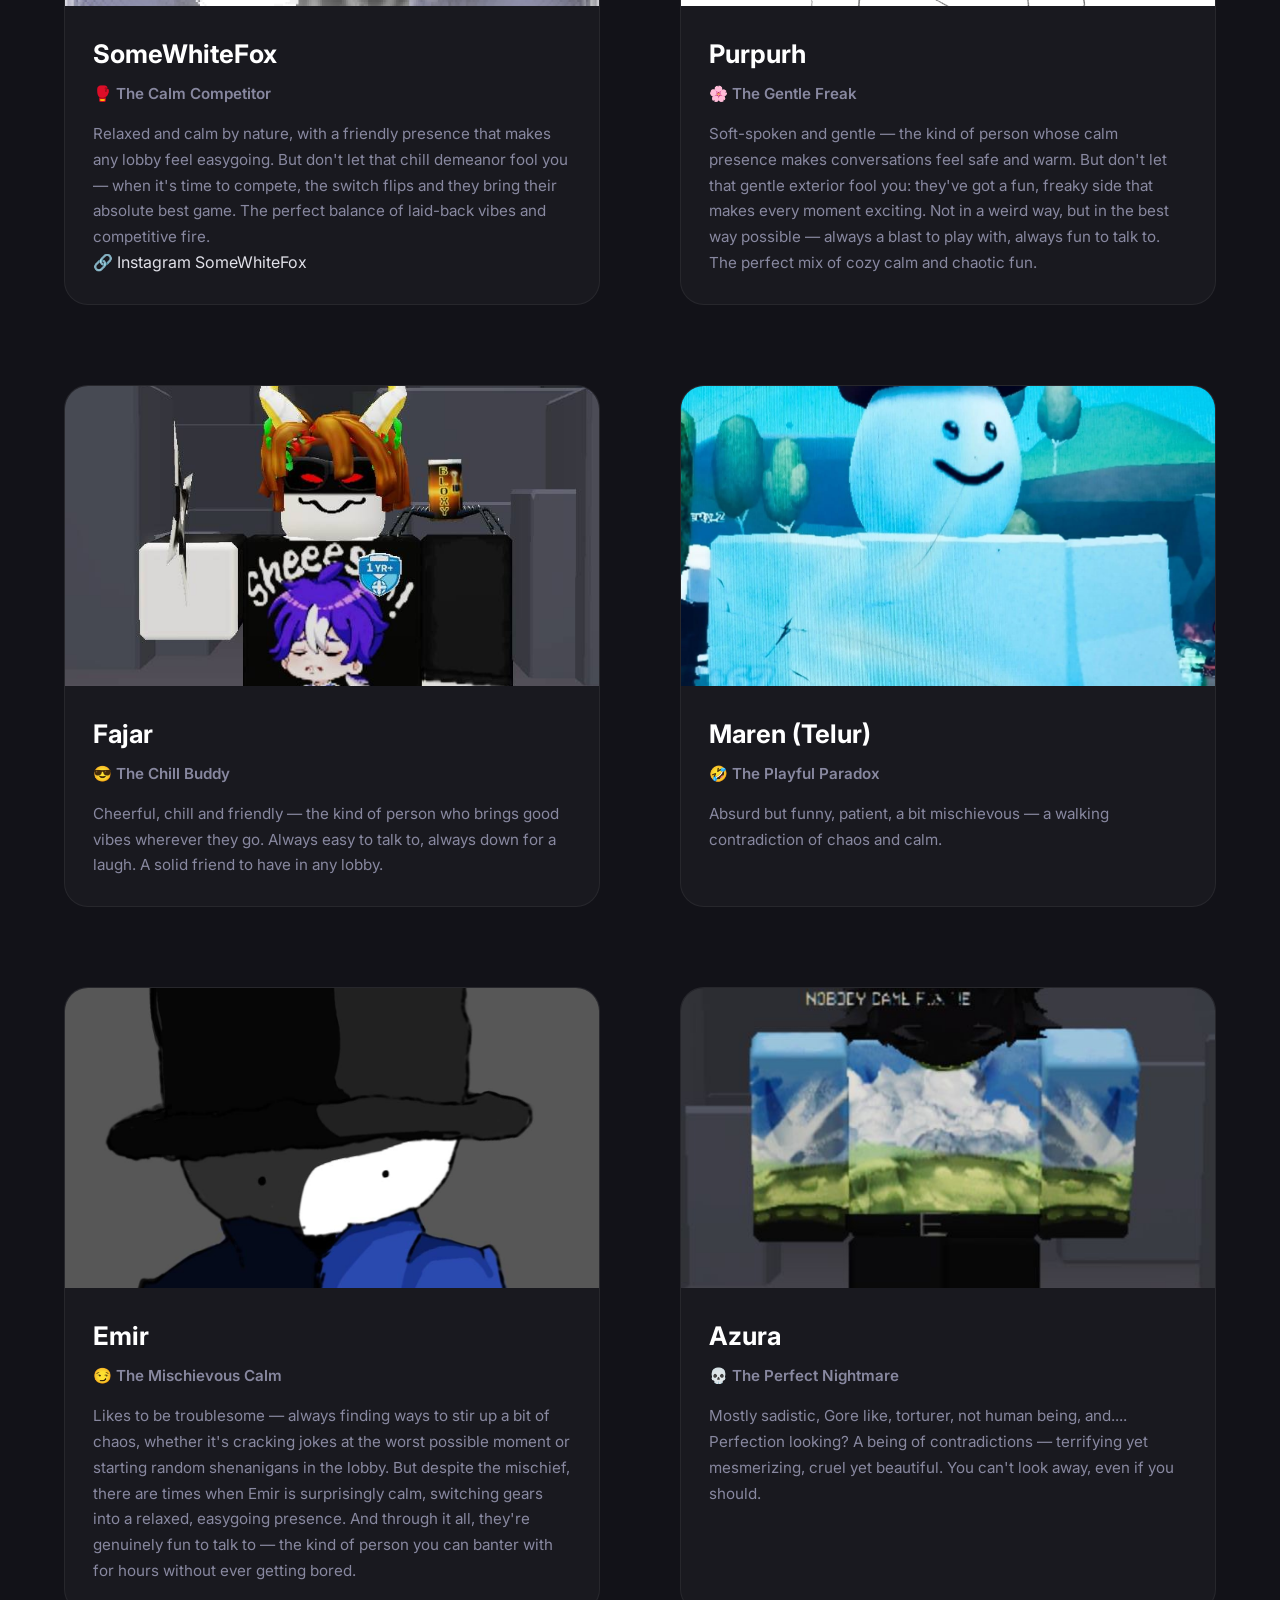
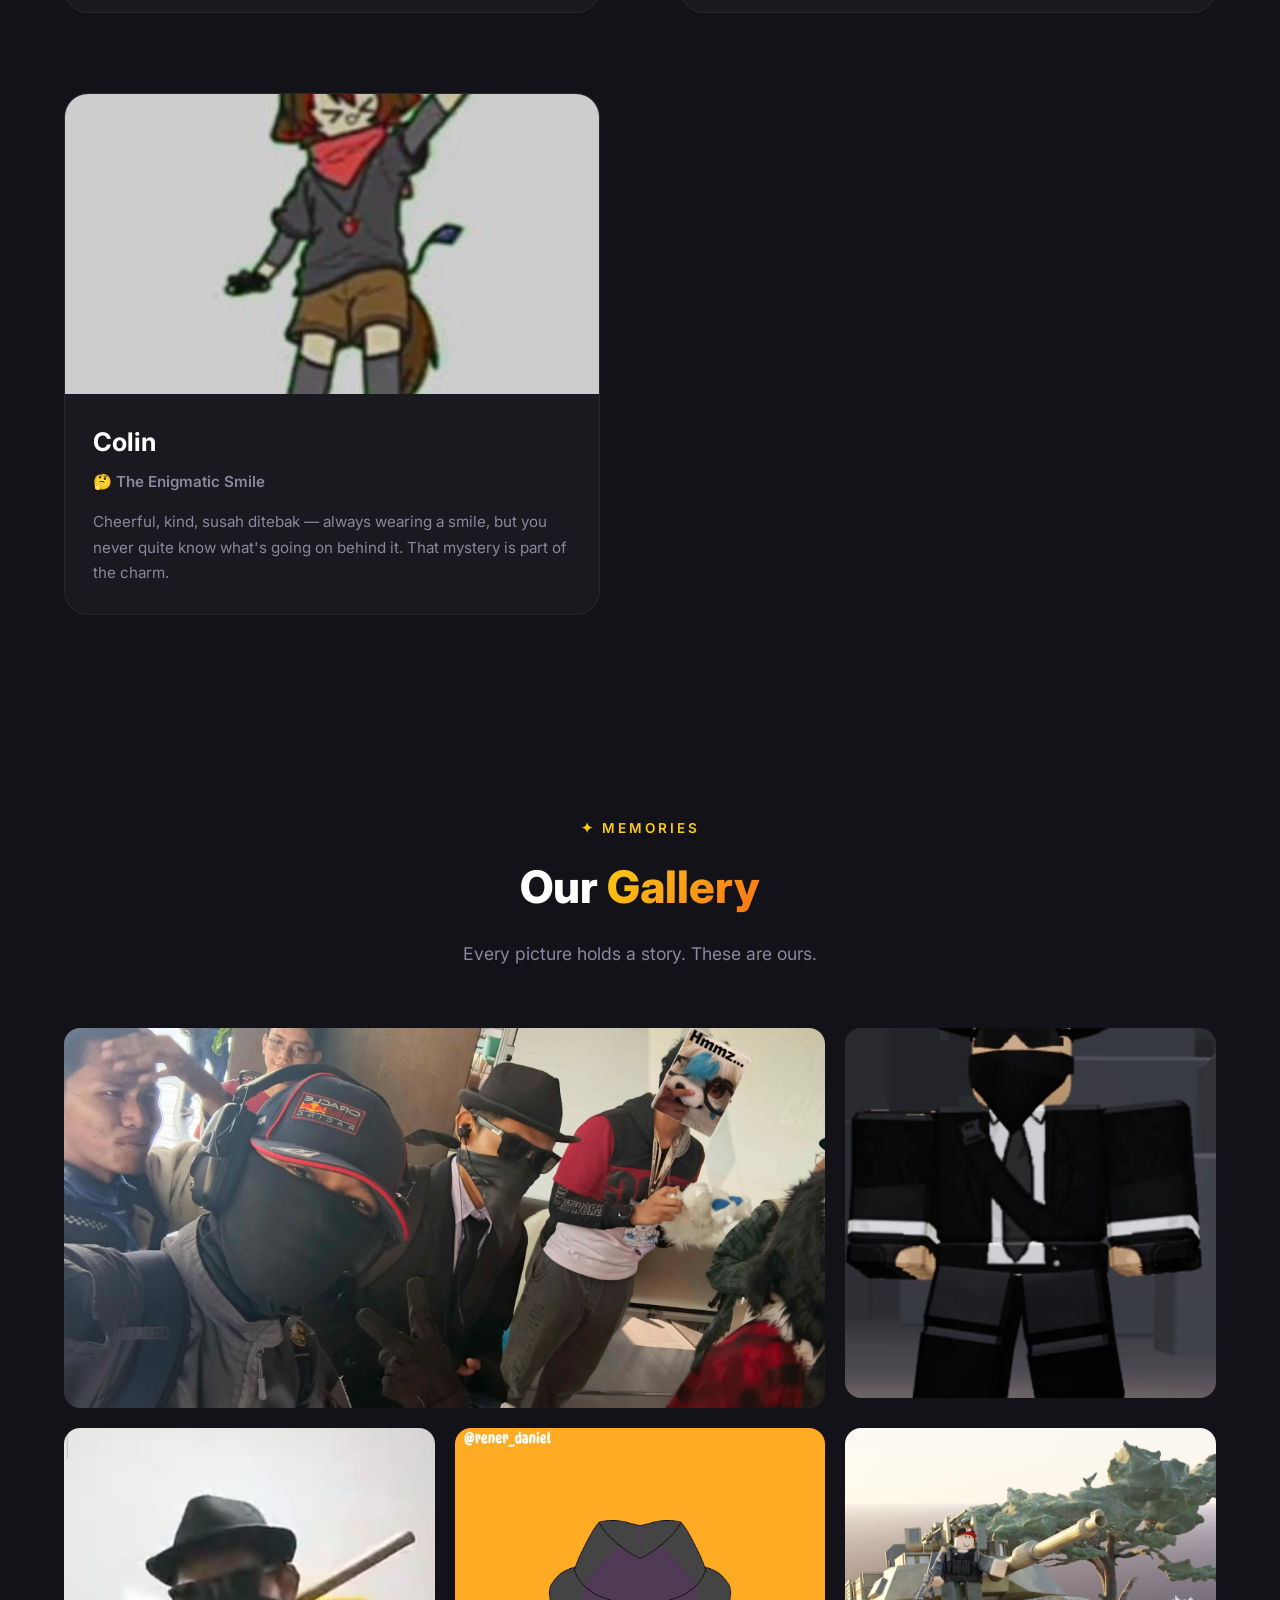
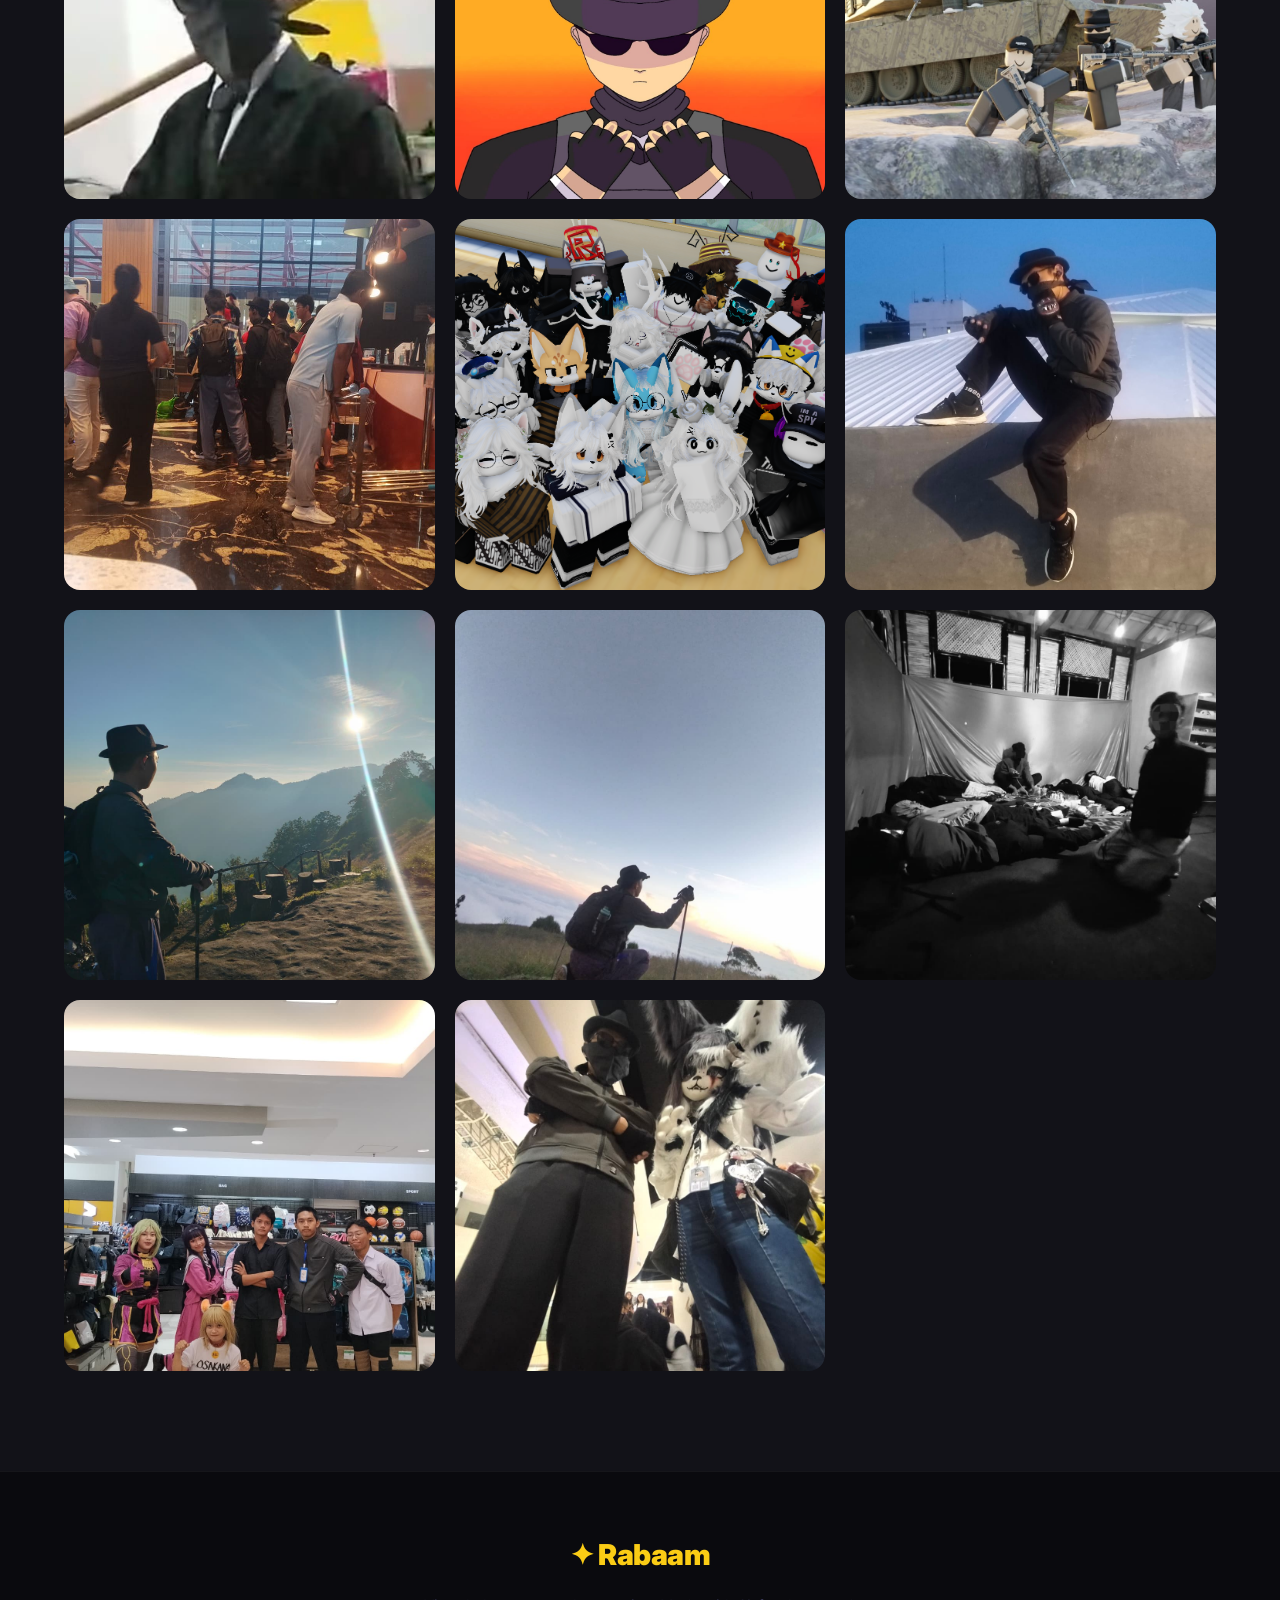
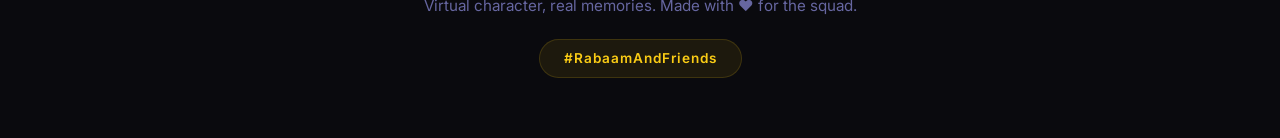
==== commit 9b188477: "a" ====
--- a/index.html
+++ b/index.html
@@ -121,6 +121,21 @@
                     </div>
                 </div> 
 
+                <!-- Yukky -->
+                <div class="friend-card">
+                    <div class="friend-img">
+                        <img src="Yukky.jpeg" alt="Yukky" />
+                    </div>
+                    <div class="friend-info">
+                        <h3>Yukky</h3>
+                        <p class="friend-role">&#128642; The Curious Railfan</p>
+                        <p>
+                            Autistic, deeply curious, and kind-hearted &#8212; even if sometimes a bit off-the-wall. And above all, a true train enthusiast, always ready to share their passion and dive into whatever sparks their interest. A warm, genuine soul who makes every conversation interesting.
+                        </p>
+                        <a href="https://www.instagram.com/just_shirokitto?utm_source=qr&igsh=NGx0cXZvcDg4a3Aw" target="_blank" class="friend-link">&#128279; Instagram Yukky</a>
+                    </div>
+                </div>
+
                 <!-- Ryko -->
                 <div class="friend-card">
                     <div class="friend-img">
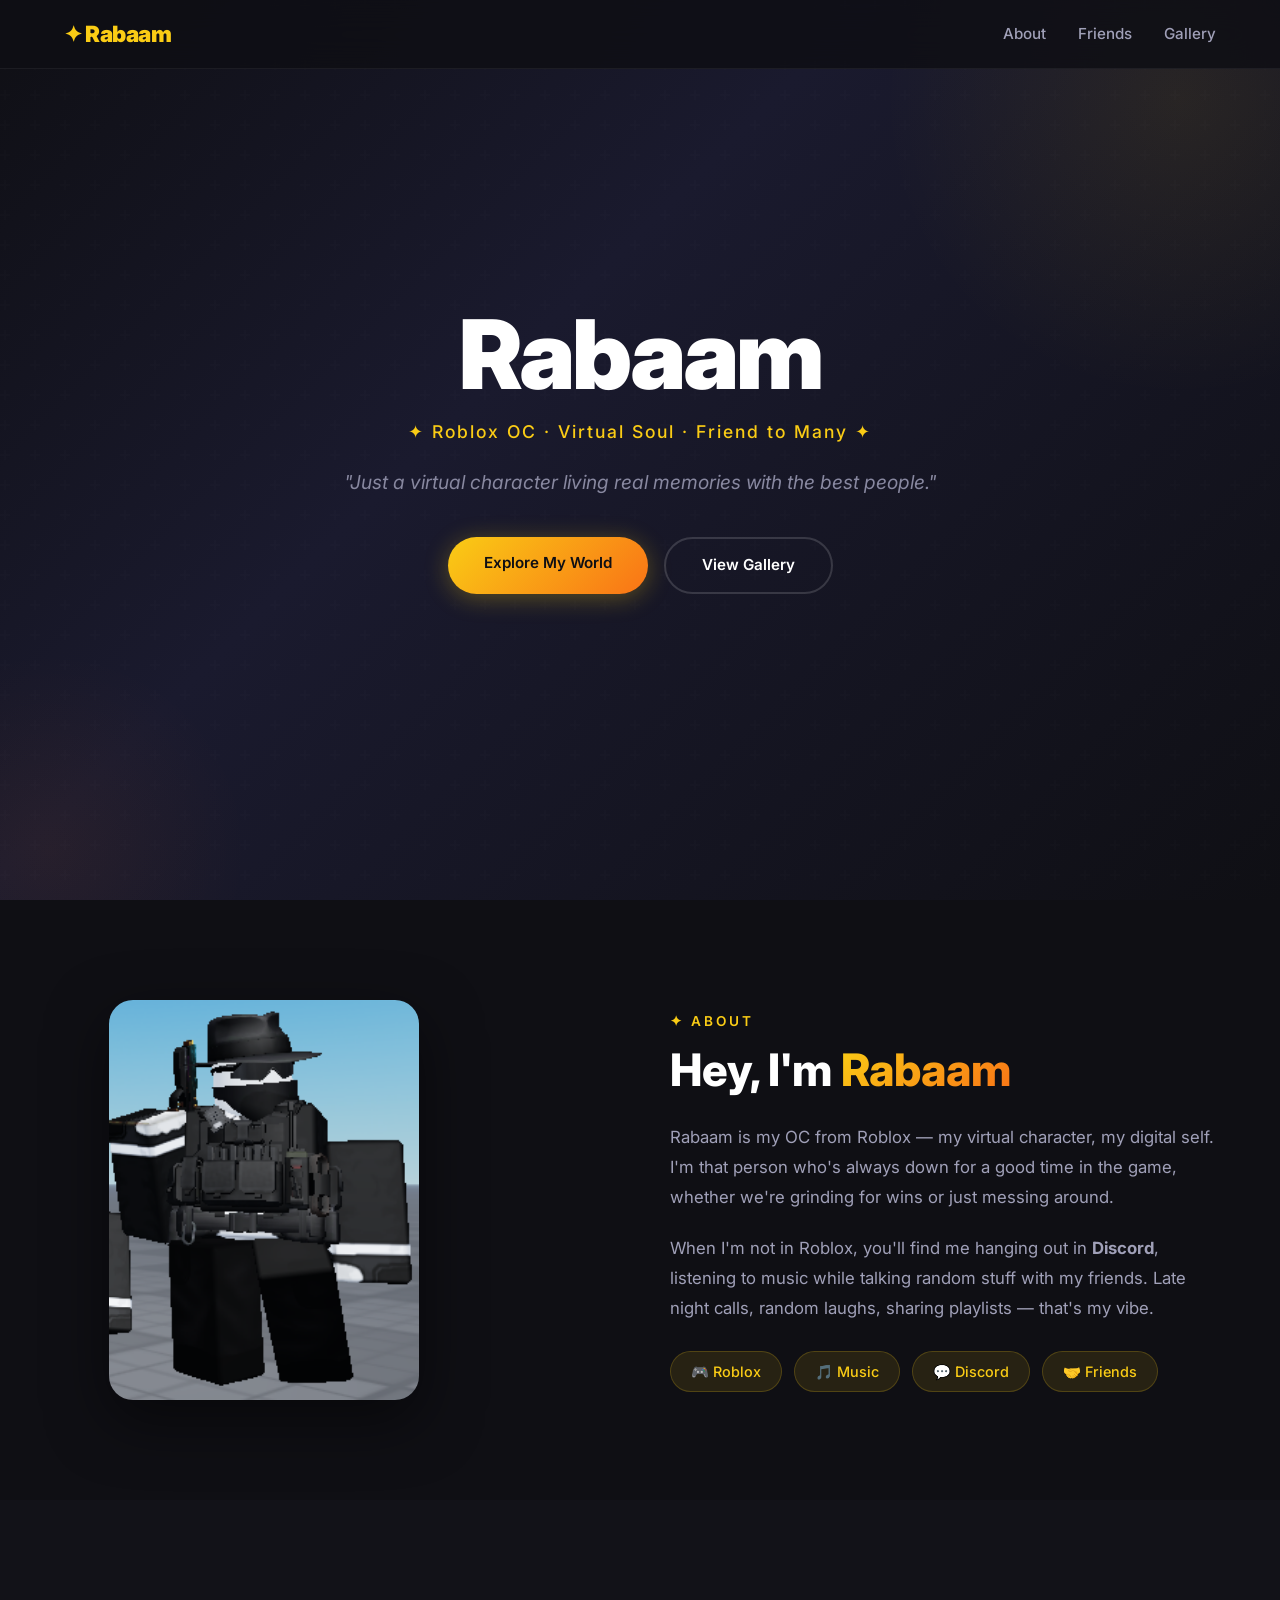
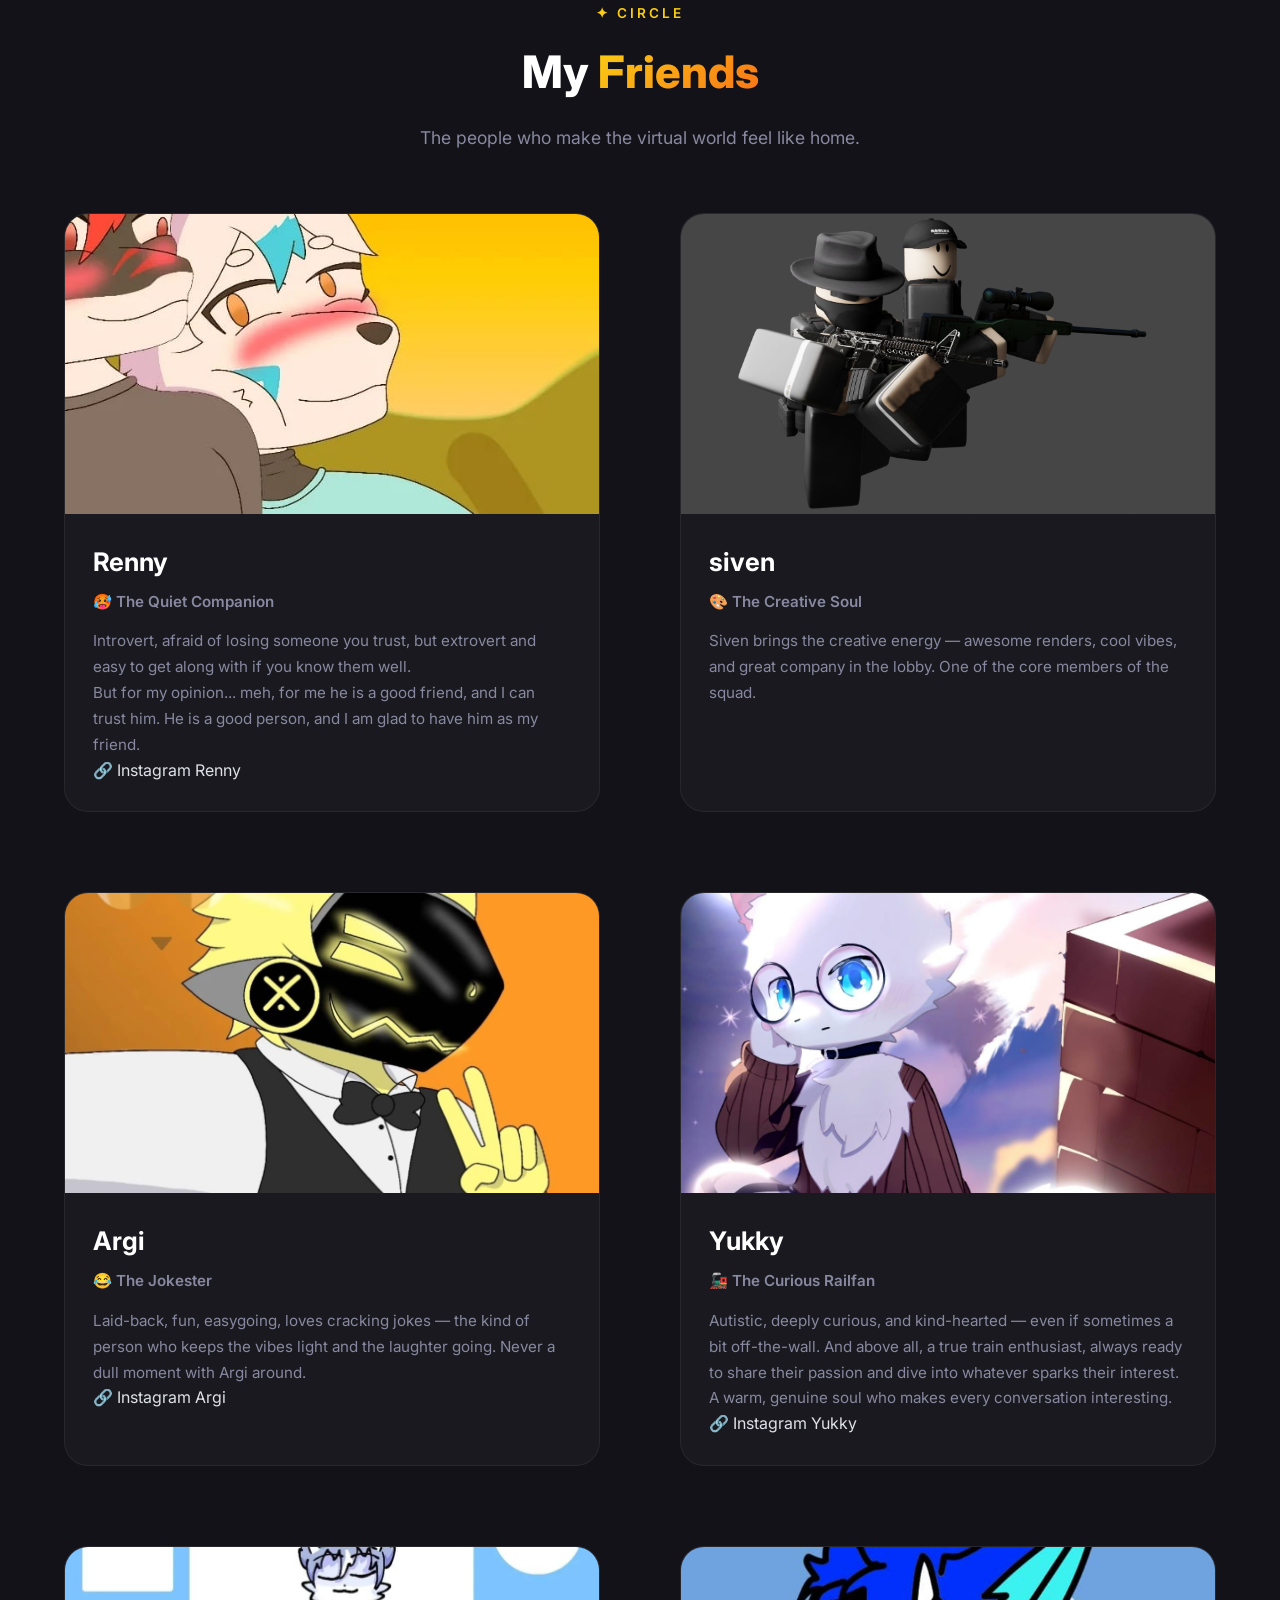
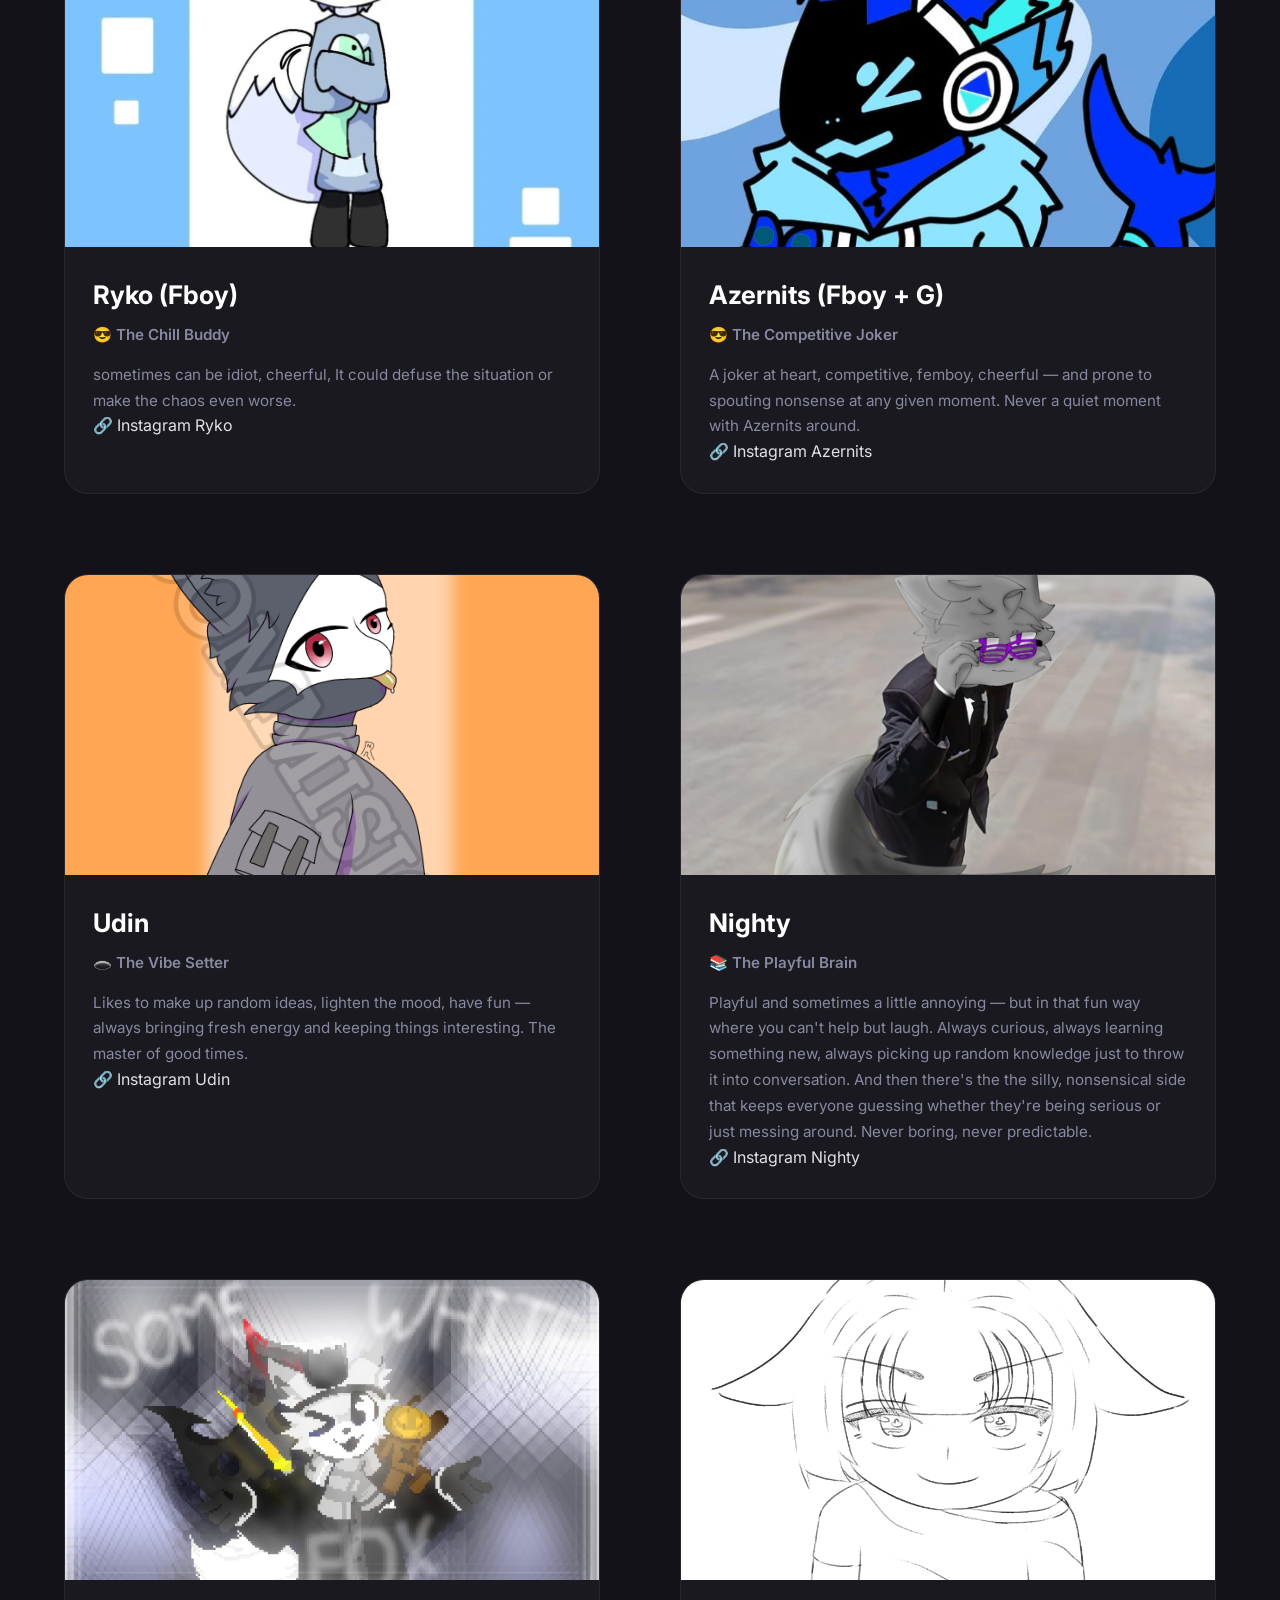
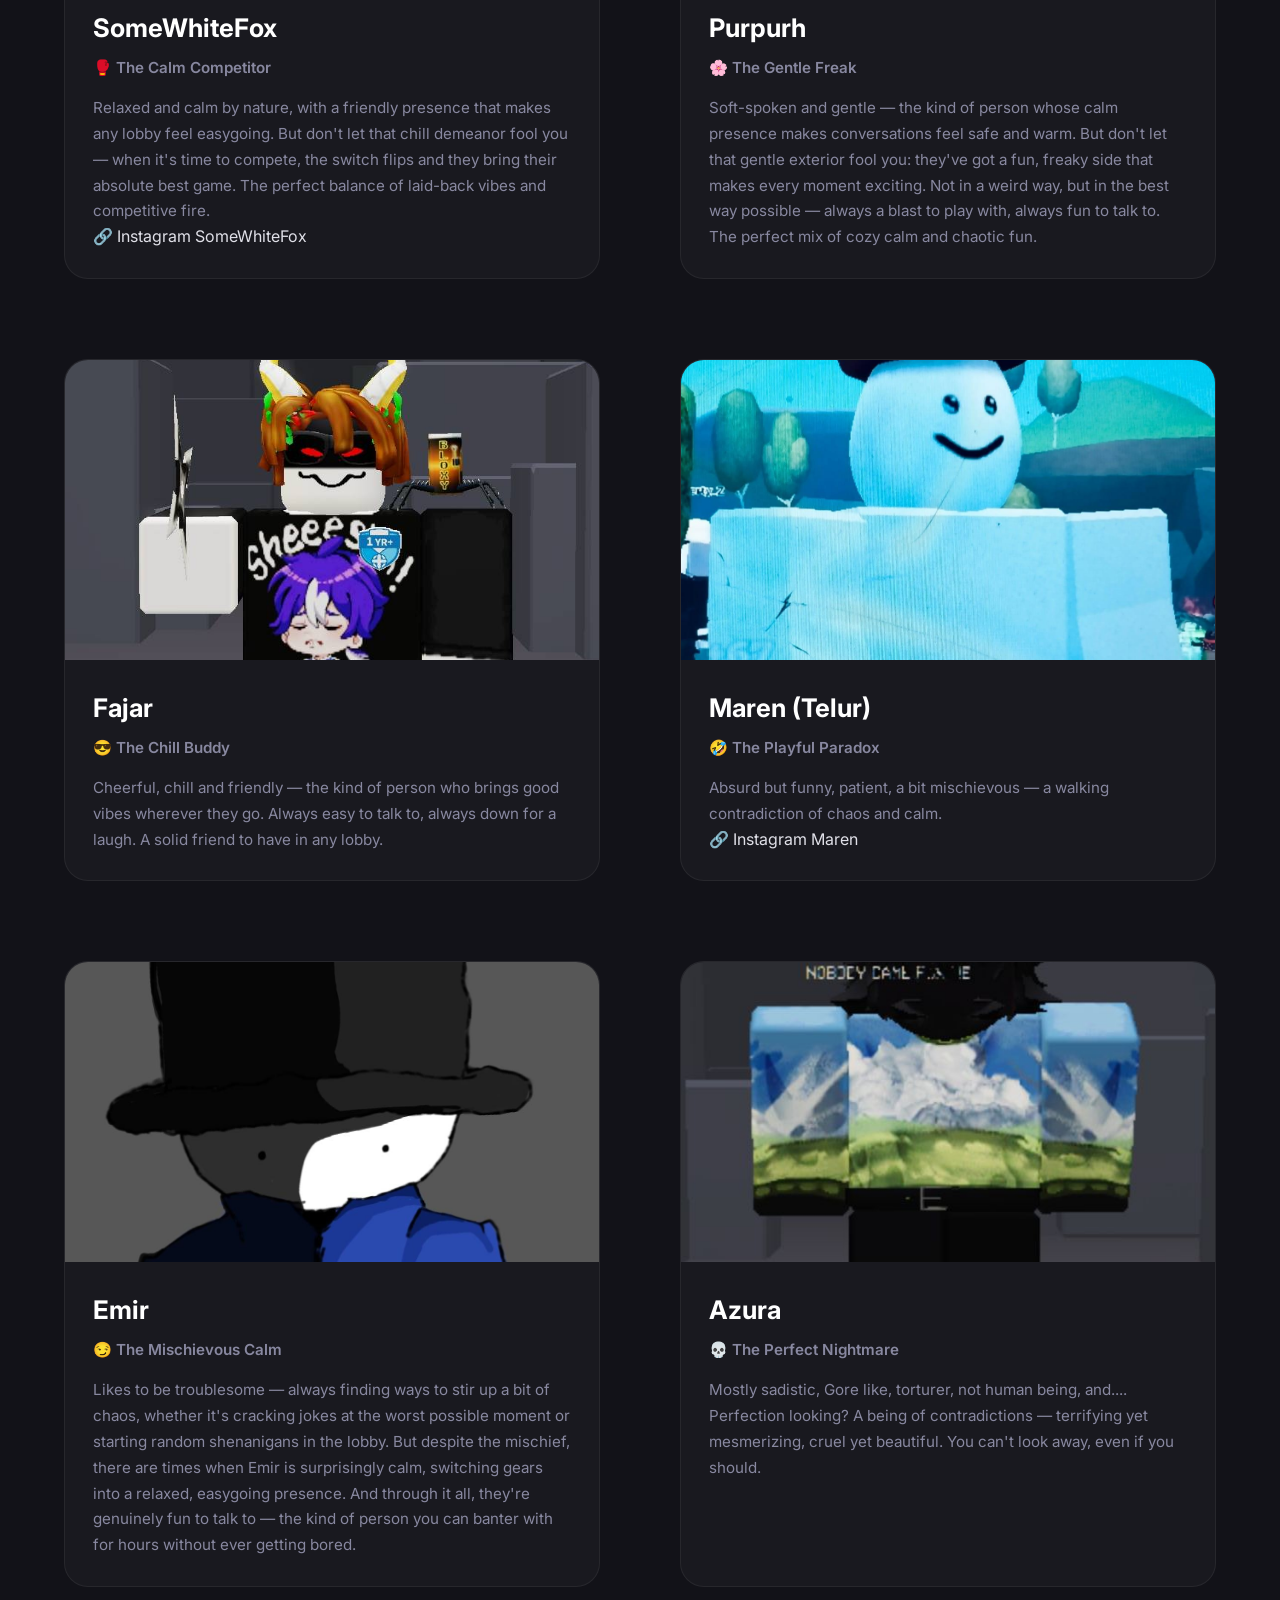
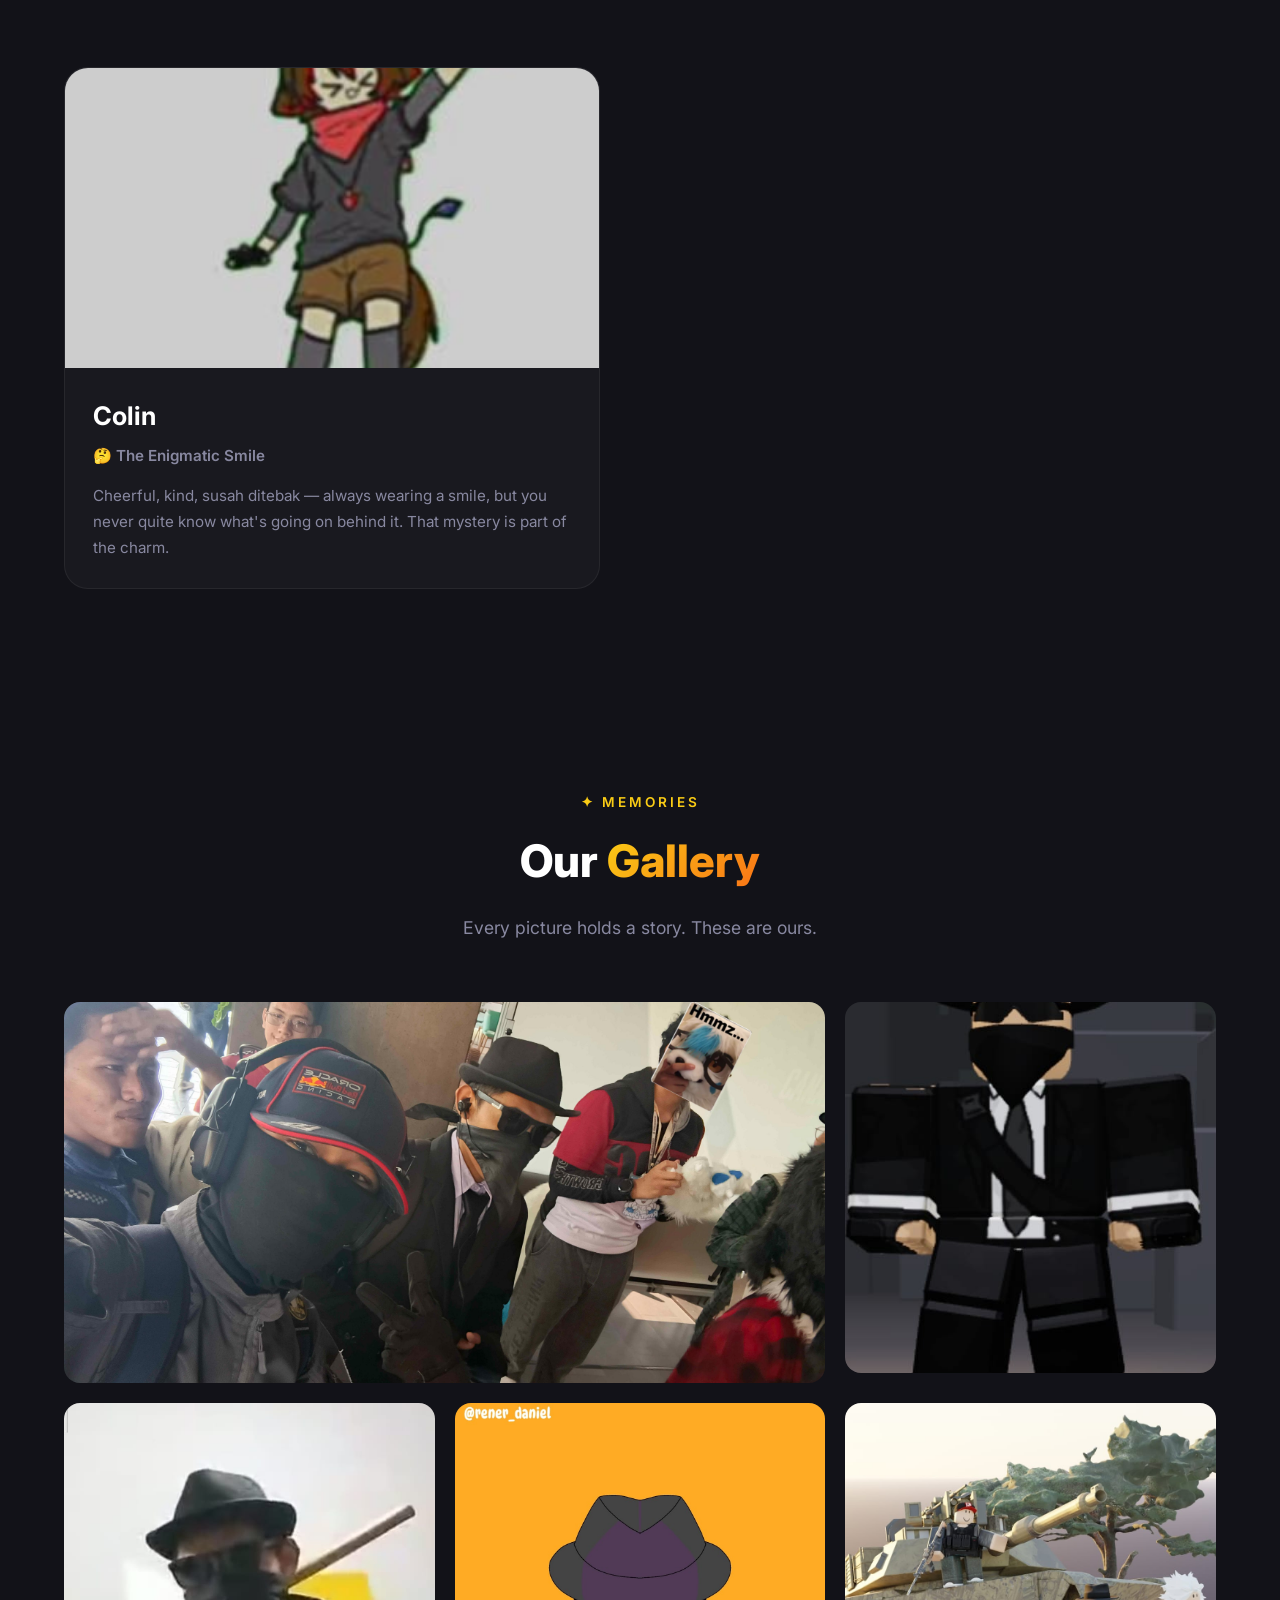
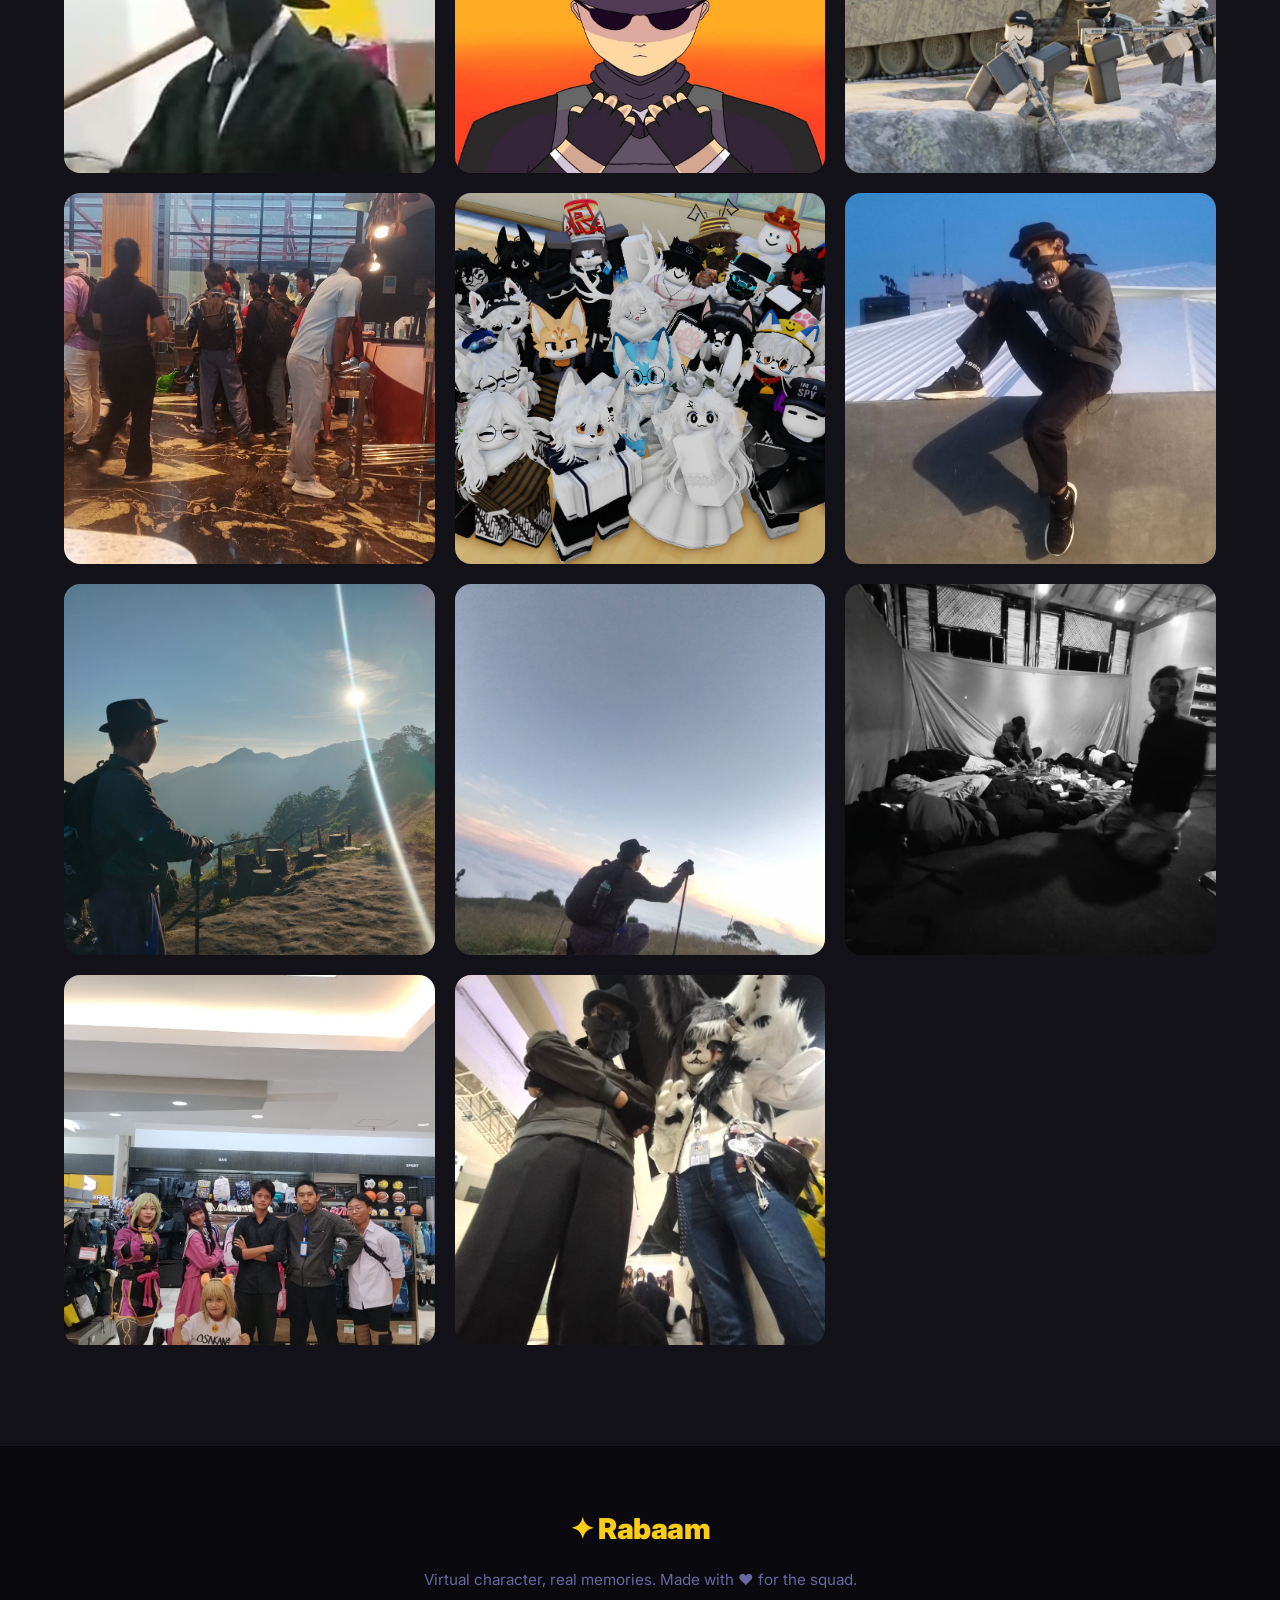
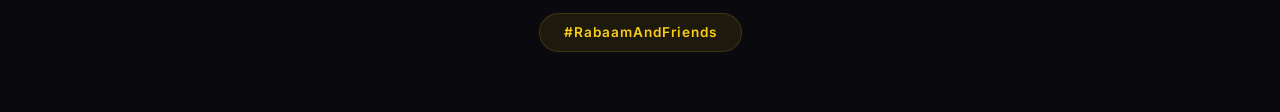
==== commit 329a9a44: "a" ====
--- a/index.html
+++ b/index.html
@@ -132,7 +132,7 @@
                         <p>
                             Autistic, deeply curious, and kind-hearted &#8212; even if sometimes a bit off-the-wall. And above all, a true train enthusiast, always ready to share their passion and dive into whatever sparks their interest. A warm, genuine soul who makes every conversation interesting.
                         </p>
-                        <a href="https://www.instagram.com/just_shirokitto?utm_source=qr&igsh=NGx0cXZvcDg4a3Aw" target="_blank" class="friend-link">&#128279; Instagram Yukky</a>
+                        <a href="https://www.instagram.com/mr_what713?utm_source=ig_web_button_share_sheet&igsh=ZDNlZDc0MzIxNw==" target="_blank" class="friend-link">&#128279; Instagram Yukky</a>
                     </div>
                 </div>
 
@@ -147,7 +147,7 @@
                         <p>
                             sometimes can be idiot, cheerful, It could defuse the situation or make the chaos even worse.
                         </p>
-                        <a href="https://www.instagram.com/azernits?utm_source=ig_web_button_share_sheet&igsh=ZDNlZDc0MzIxNw==" target="_blank" class="friend-link">&#128279; Instagram Ryko</a>
+                        <a href="https://www.instagram.com/aikoiko71?utm_source=ig_web_button_share_sheet&igsh=ZDNlZDc0MzIxNw==" target="_blank" class="friend-link">&#128279; Instagram Ryko</a>
                     </div>
                 </div>
 
@@ -177,7 +177,7 @@
                         <p>
                             Likes to make up random ideas, lighten the mood, have fun &#8212; always bringing fresh energy and keeping things interesting. The master of good times.
                         </p>
-                        <a href="<a href="https://www.instagram.com/awan.udin_?utm_source=ig_web_button_share_sheet&igsh=ZDNlZDc0MzIxNw==" target="_blank" class="friend-link">&#128279; Instagram Udin</a>
+                        <a href="https://www.instagram.com/awan.udin_?utm_source=ig_web_button_share_sheet&igsh=ZDNlZDc0MzIxNw==" target="_blank" class="friend-link">&#128279; Instagram Udin</a>
                     </div>
                 </div> 
 
@@ -190,7 +190,7 @@
                         <h3>Nighty</h3>
                         <p class="friend-role">&#128218; The Playful Brain</p>
                         <p>
-                            Playful and sometimes a little annoying &#8212; but in that fun way where you can't help but laugh. Always curious, always learning something new, always picking up random knowledge just to throw it into conversation. And then there's the <em>kulu bana</em> &#8212; the silly, nonsensical side that keeps everyone guessing whether they're being serious or just messing around. Never boring, never predictable.
+                            Playful and sometimes a little annoying &#8212; but in that fun way where you can't help but laugh. Always curious, always learning something new, always picking up random knowledge just to throw it into conversation. And then there's the the silly, nonsensical side that keeps everyone guessing whether they're being serious or just messing around. Never boring, never predictable.
                         </p>
                         <a href="https://www.instagram.com/unofficial_ocs_artdraw?utm_source=ig_web_button_share_sheet&igsh=ZDNlZDc0MzIxNw==" target="_blank" class="friend-link">&#128279; Instagram Nighty</a>
                     </div>
@@ -250,6 +250,7 @@
                         <p>
                             Absurd but funny, patient, a bit mischievous &#8212; a walking contradiction of chaos and calm.
                         </p>
+                    <a href="https://www.instagram.com/mrentelur_?utm_source=ig_web_button_share_sheet&igsh=ZDNlZDc0MzIxNw==" target="_blank" class="friend-link">&#128279; Instagram Maren</a>
                     </div>
                 </div>
 
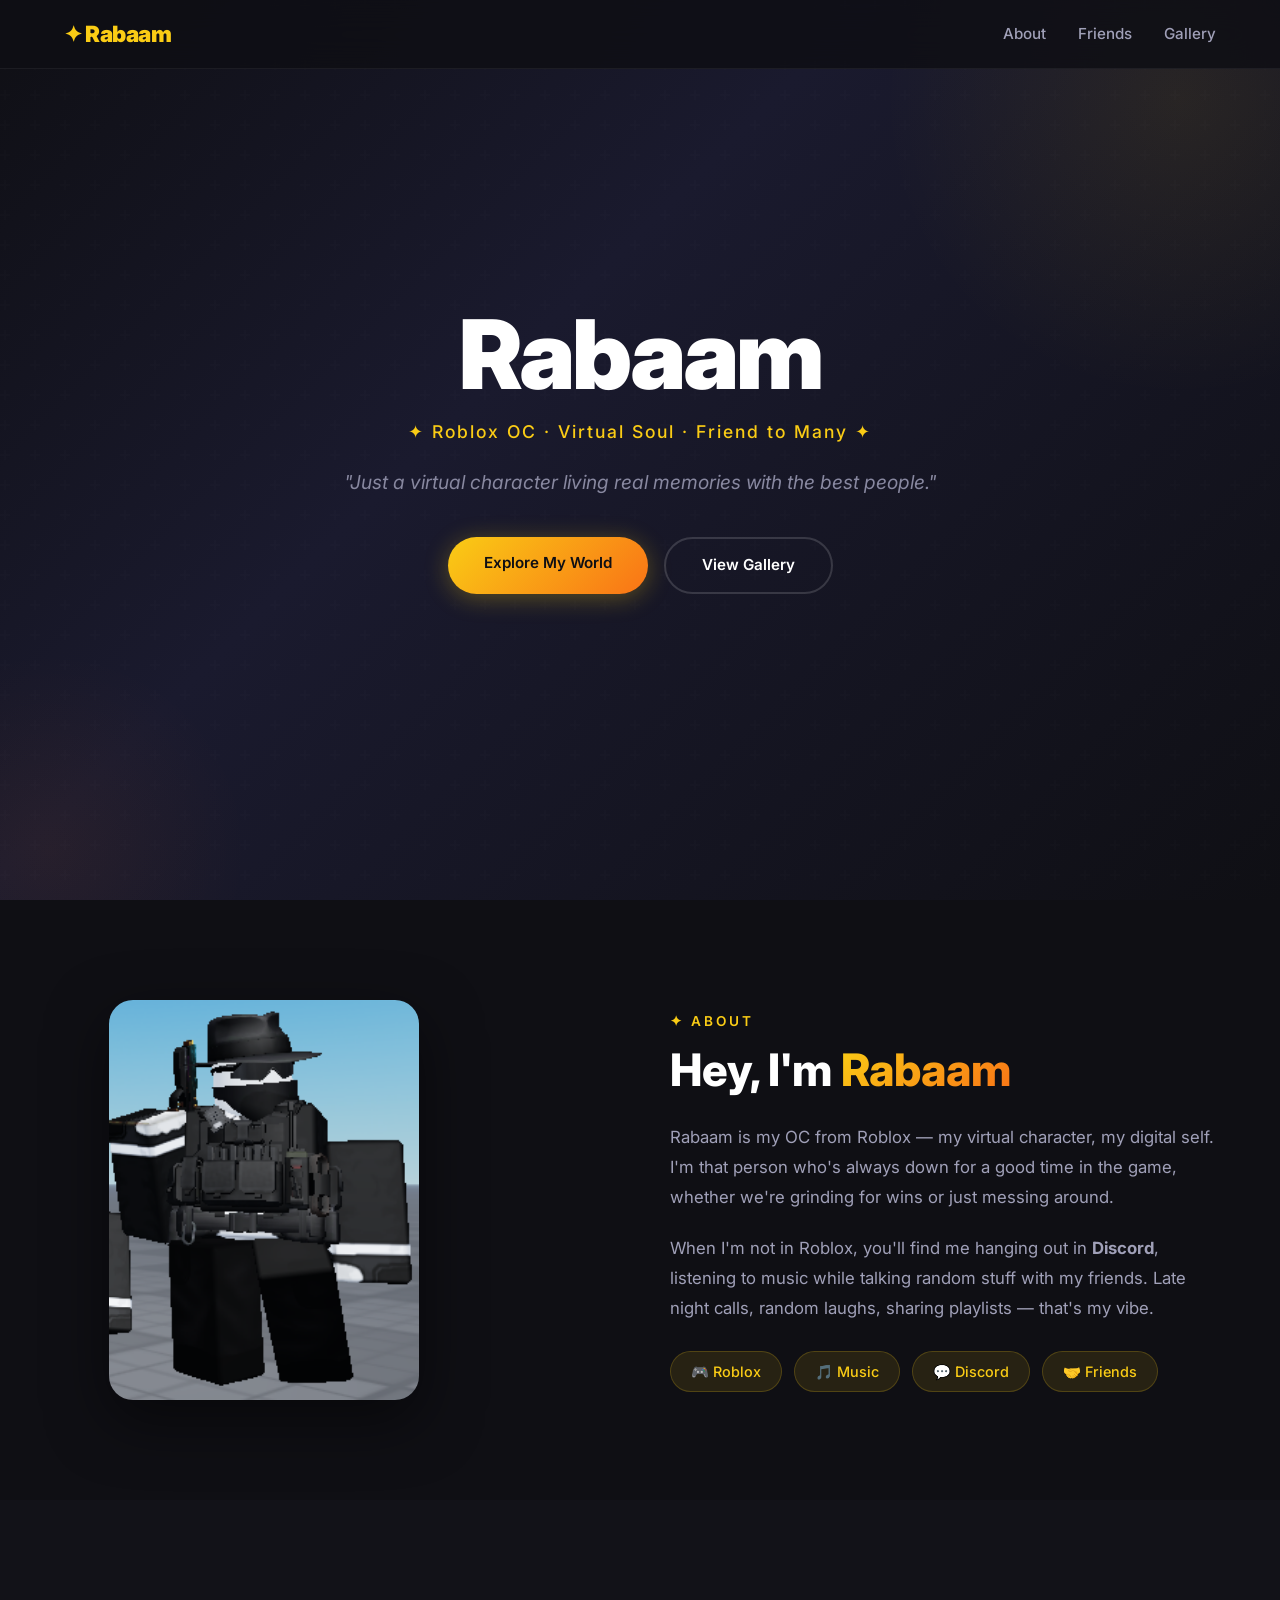
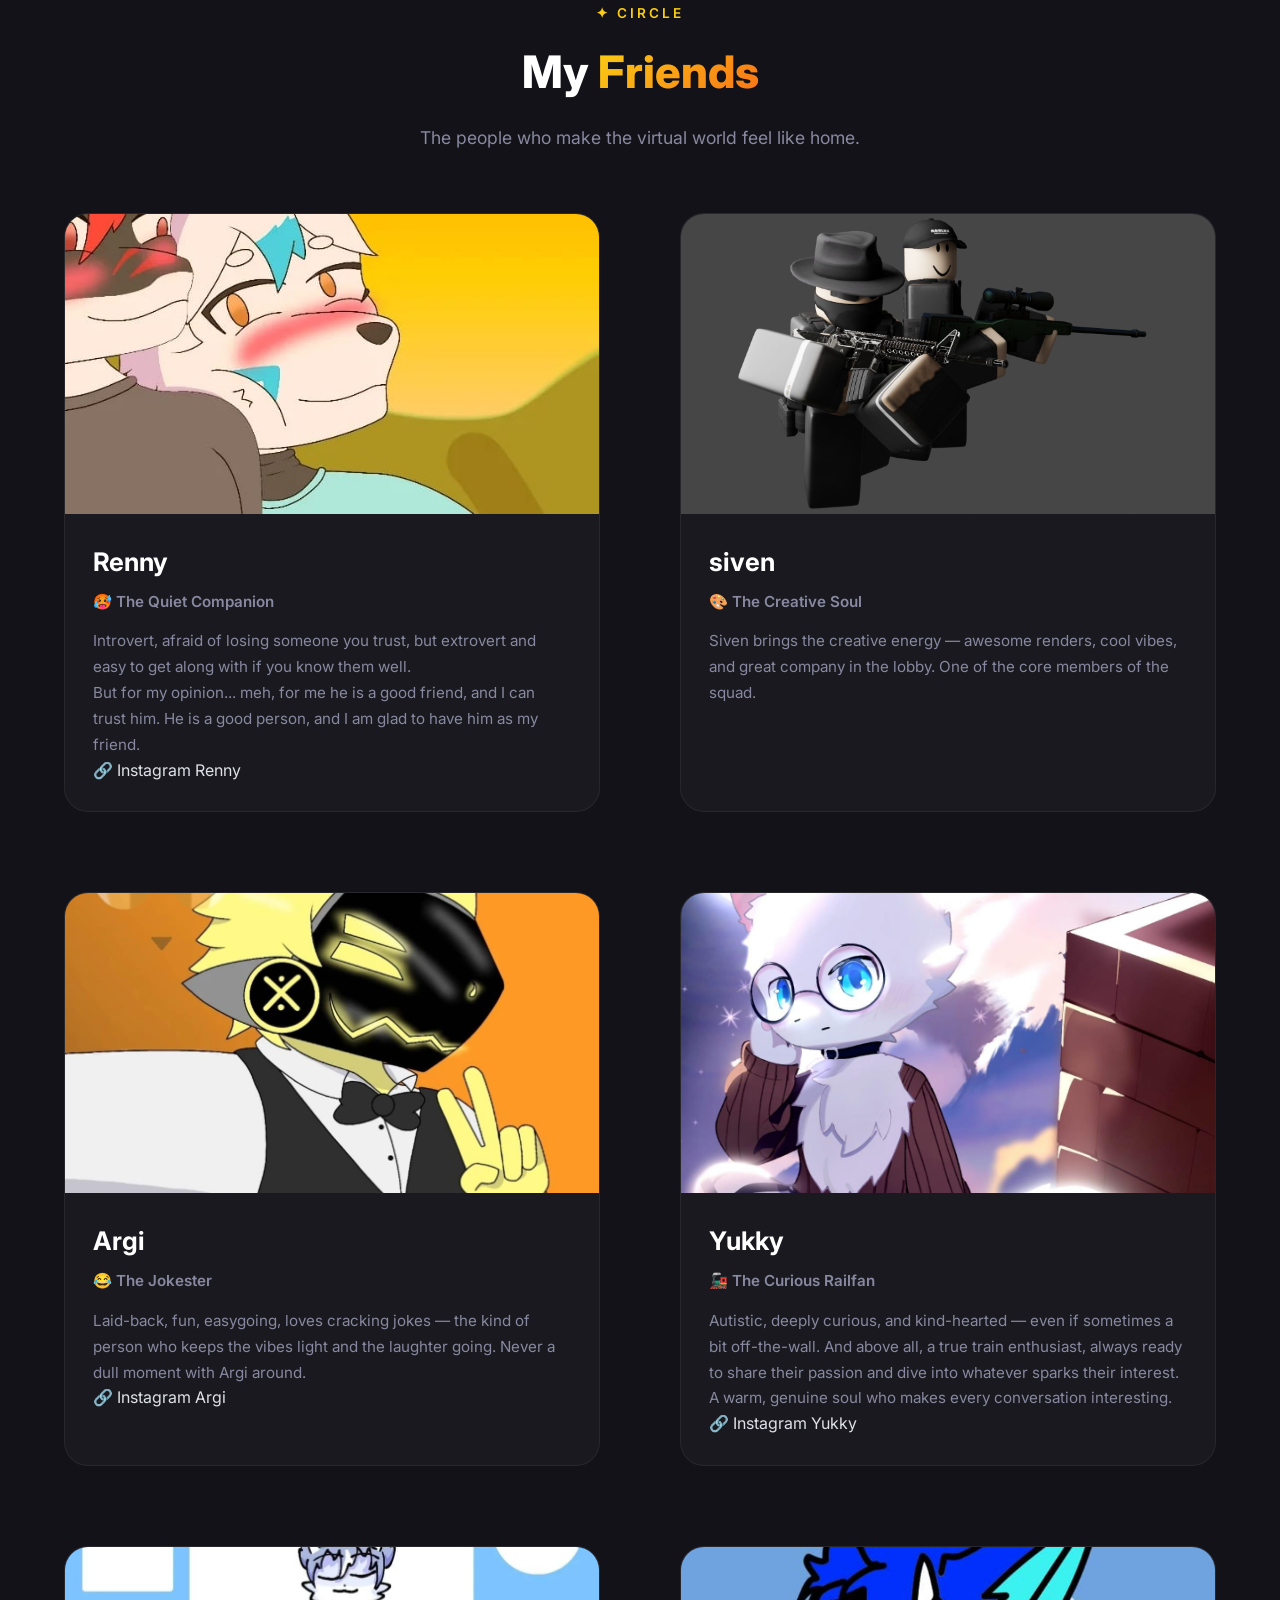
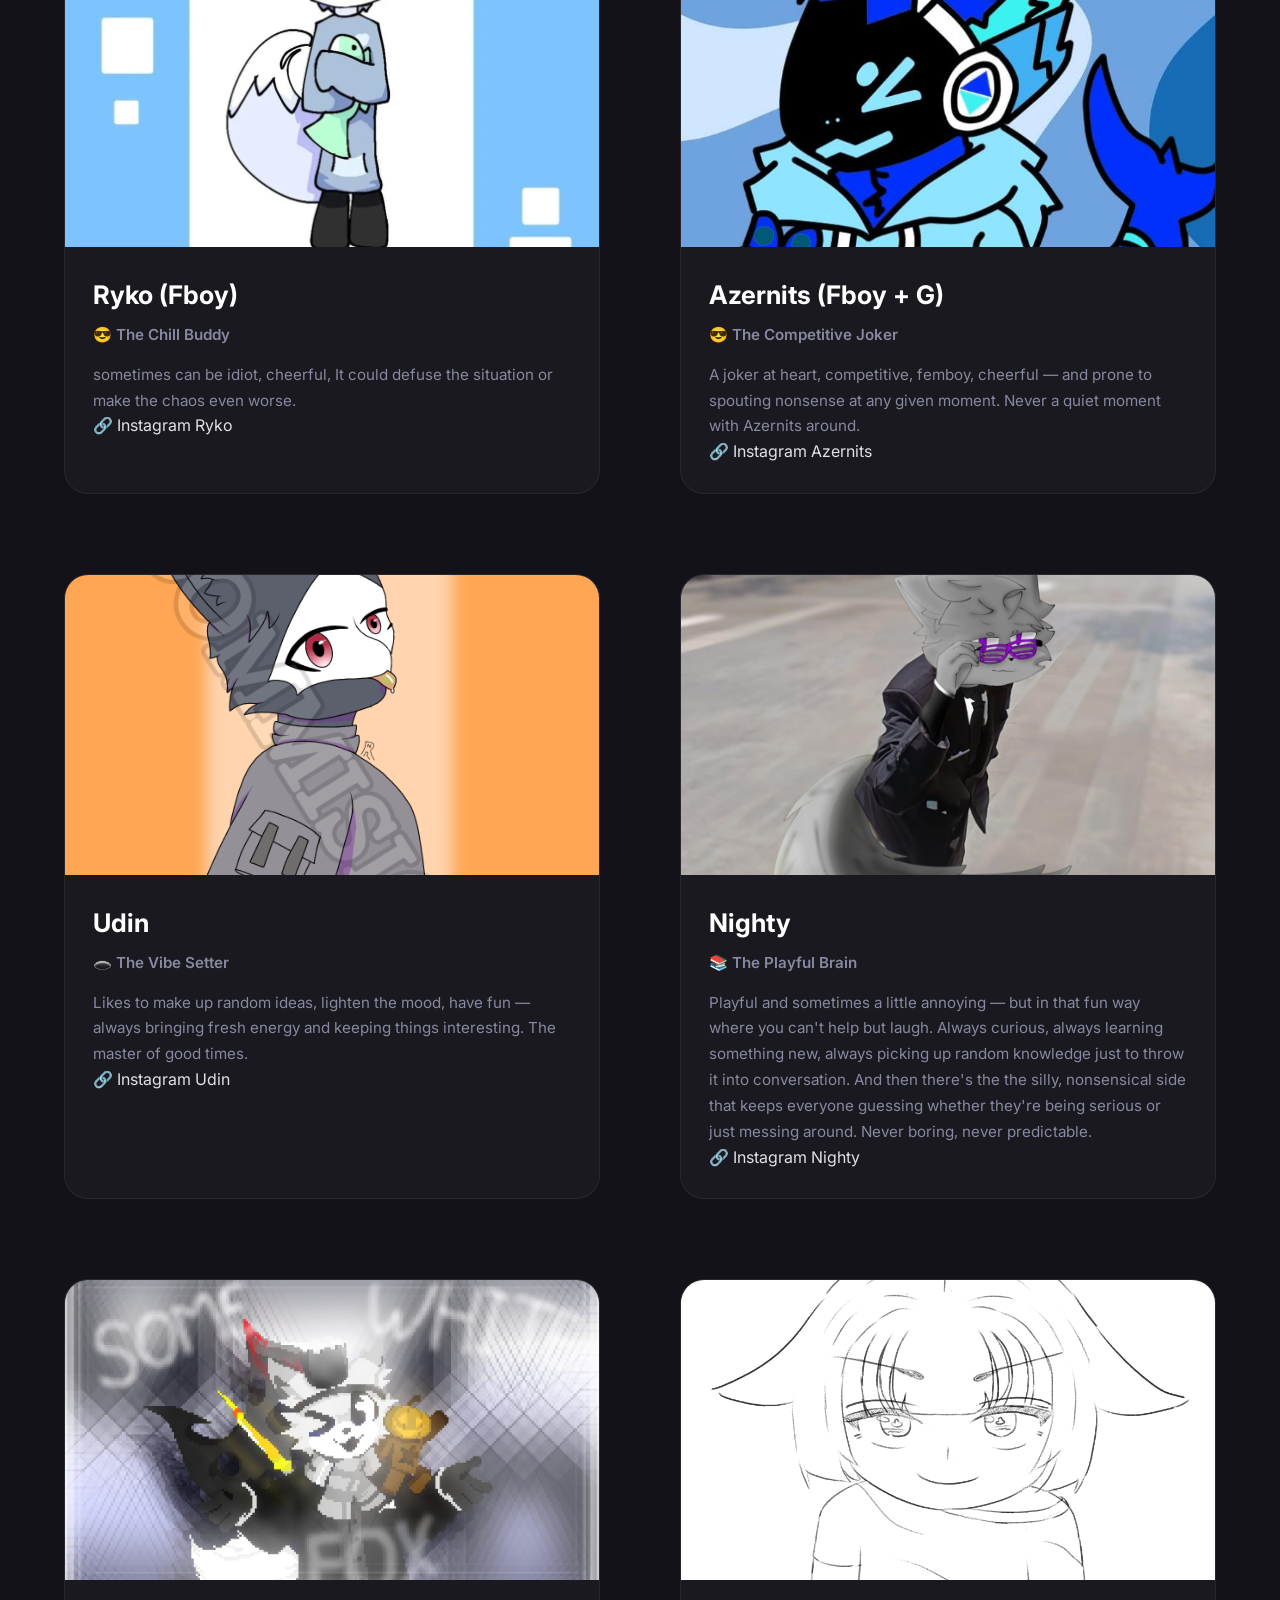
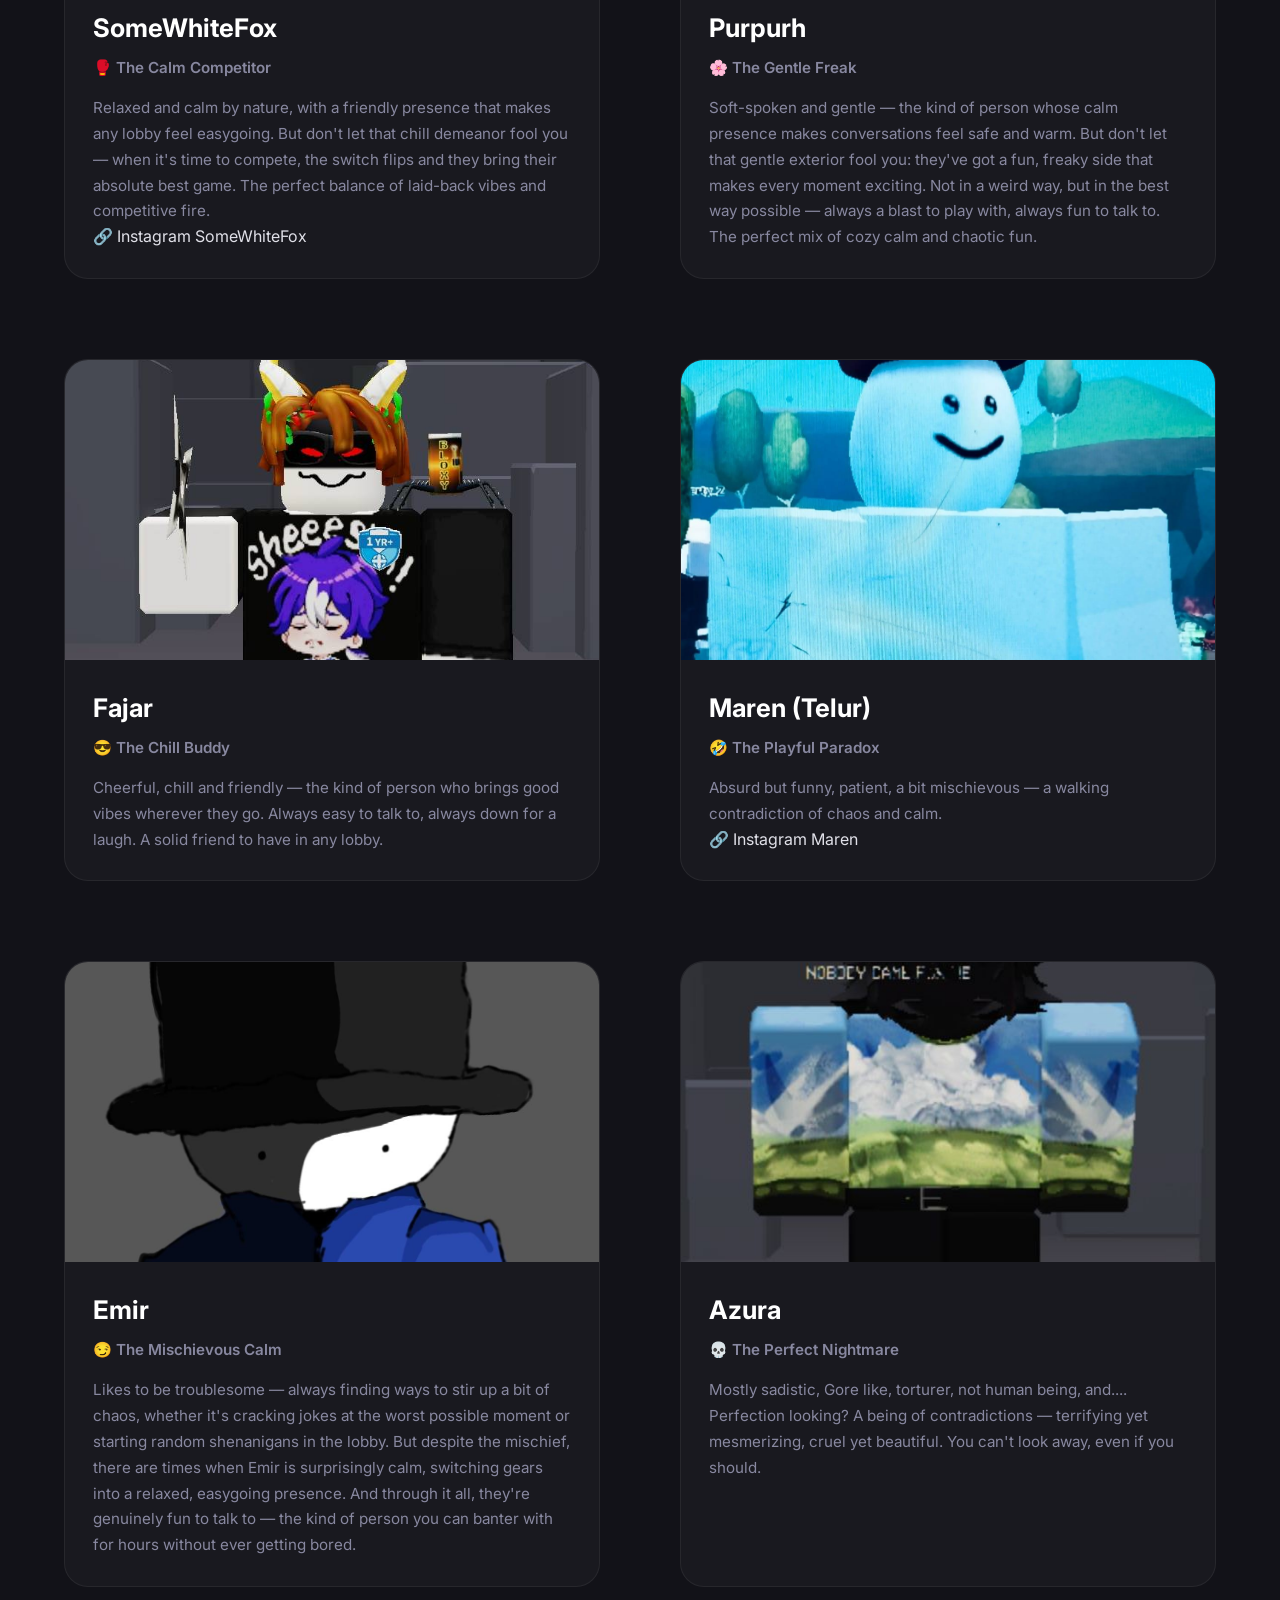
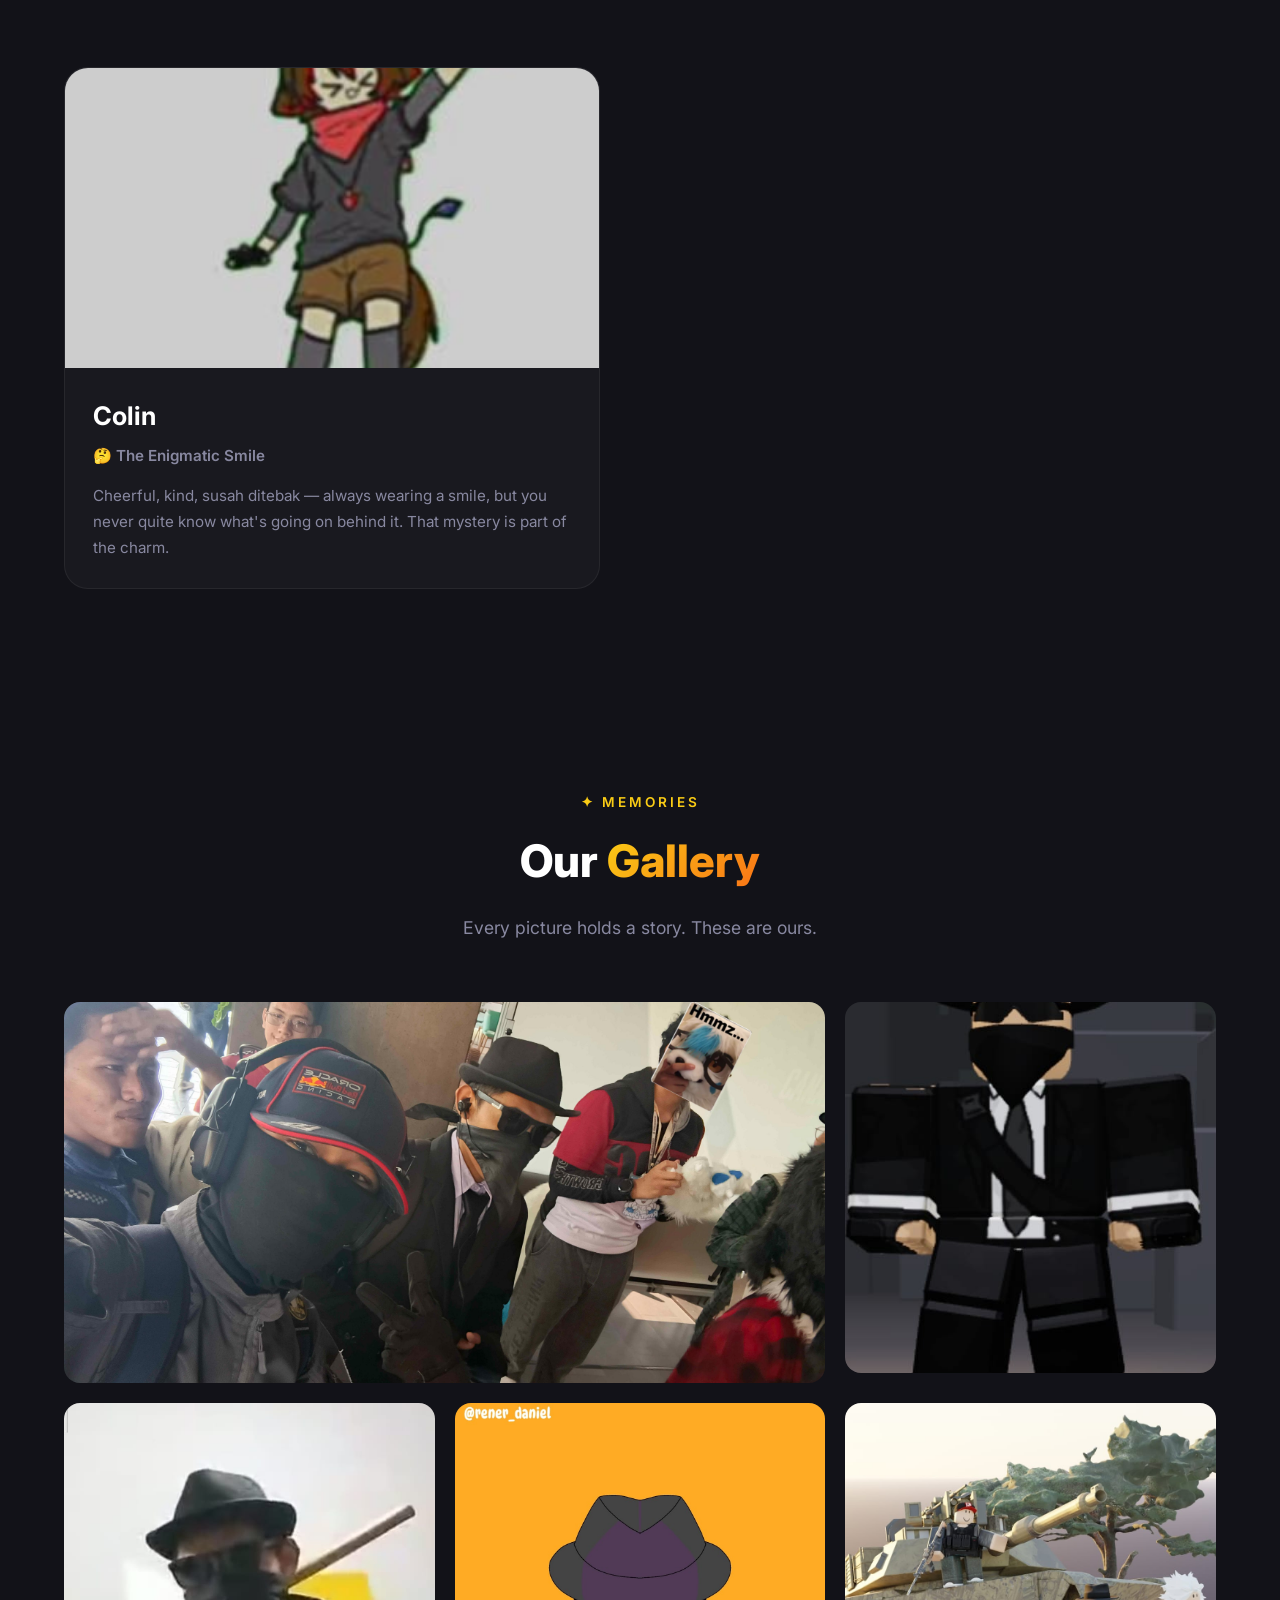
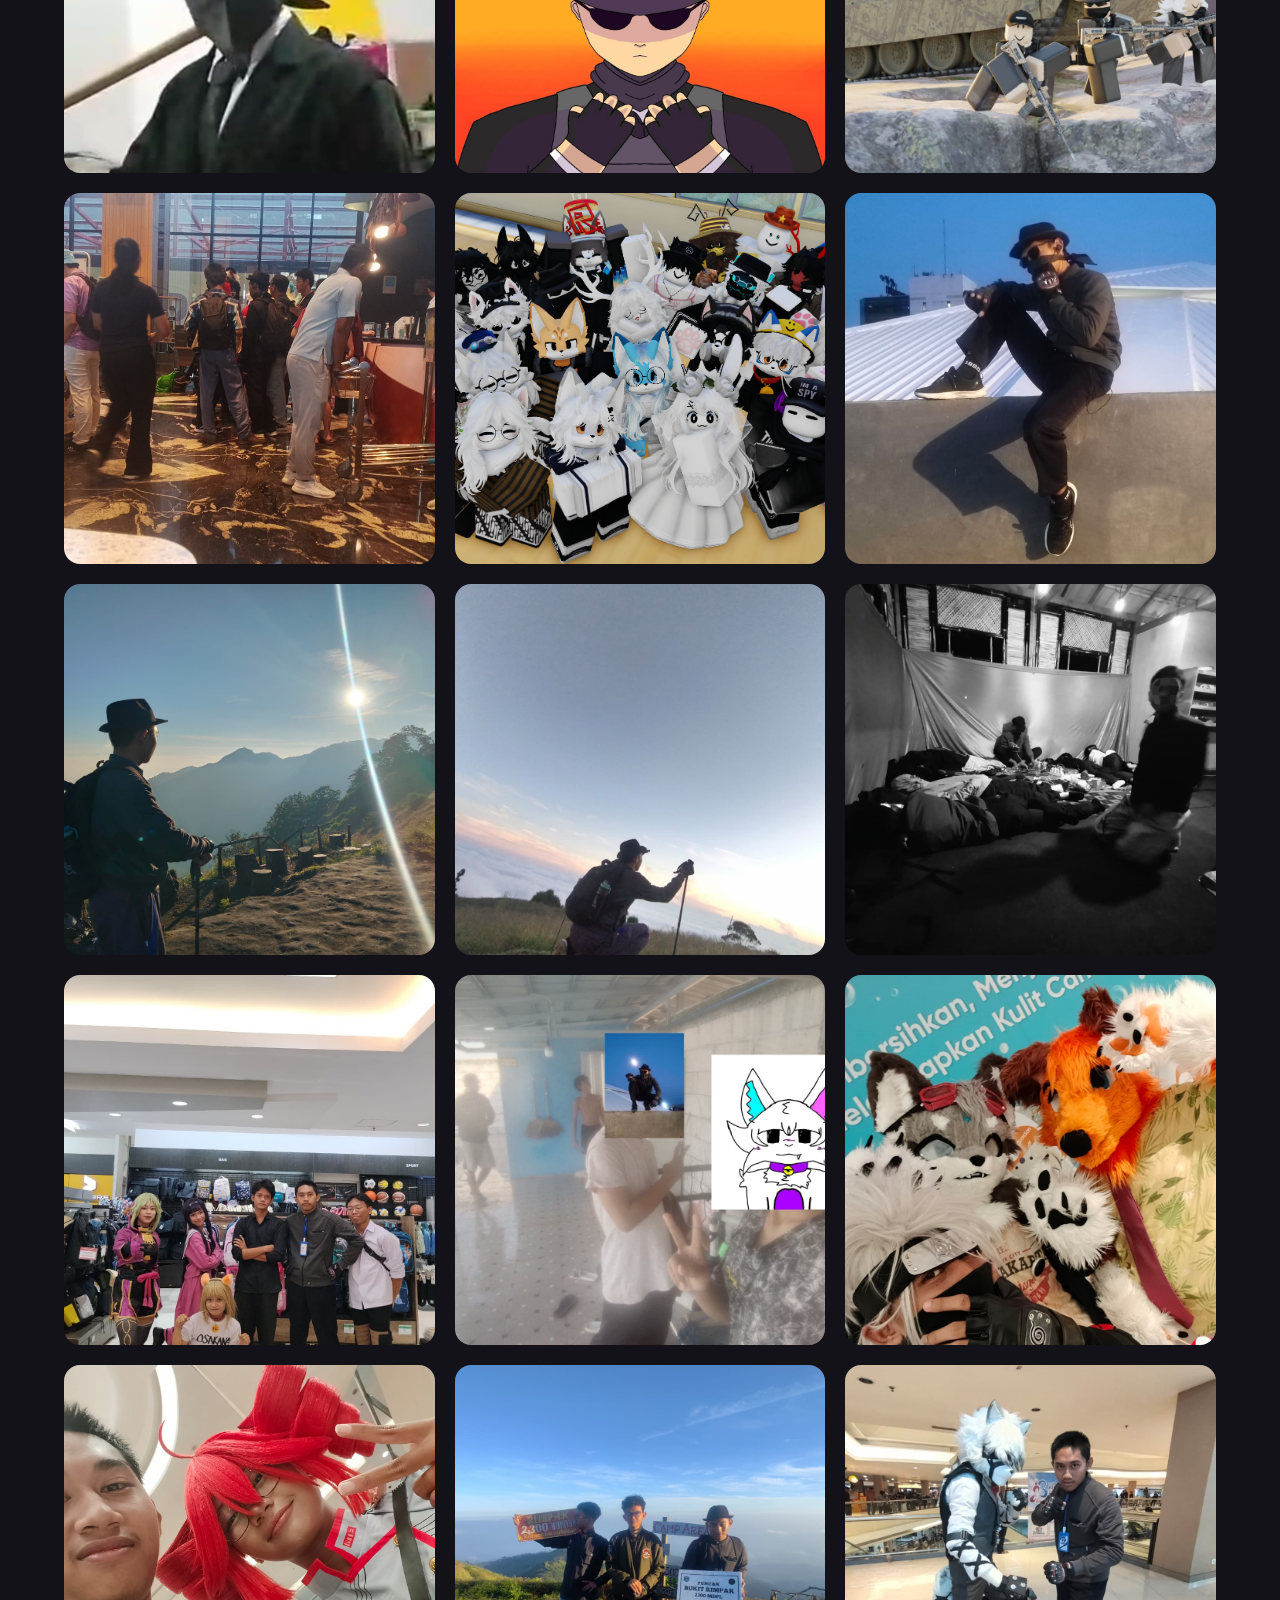
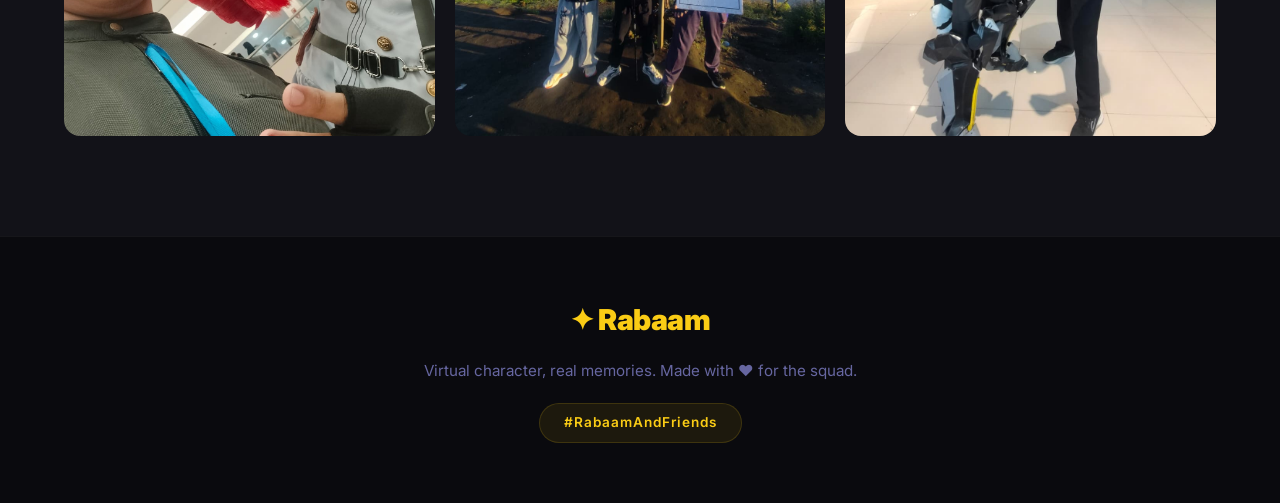
==== commit b9f7d7db: "t" ====
--- a/index.html
+++ b/index.html
@@ -311,19 +311,19 @@
                 <div class="gallery-item wide">
                     <img src="me and my friends on IWAG.jpeg" alt="Me and my friends" />
                     <div class="gallery-overlay">
-                        <span>Me & My Friends</span>
+                        <span>&#129730; Me & My Friends</span>
                     </div>
                 </div>
                 <div class="gallery-item">
                     <img src="rabaam (nontactical).jpeg" alt="Rabaam (Non-tactical)" />
                     <div class="gallery-overlay">
-                        <span>Rabaam &#8212; Chill Mode</span>
+                        <span>&#128526; Rabaam &#8212; Chill Mode</span>
                     </div>
                 </div>
                 <div class="gallery-item">
                     <img src="my oc with stick.jpeg" alt="My OC with stick" />
                     <div class="gallery-overlay">
-                        <span>OC with Stick</span>
+                        <span>&#129668; OC with Stick</span>
                     </div>
                 </div>
                 <div class="gallery-item">
@@ -359,13 +359,13 @@
                 <div class="gallery-item">
                     <img src="rimpak hill 1.jpeg" alt="Rimpak Hill 1" />
                     <div class="gallery-overlay">
-                        <span>&#65039; Rimpak Hill</span>
+                        <span>&#9968;&#65039; Rimpak Hill</span>
                     </div>
                 </div>
                 <div class="gallery-item">
                     <img src="rimpak hill 2.jpeg" alt="Rimpak Hill 2" />
                     <div class="gallery-overlay">
-                        <span>&#65039; Rimpak Hill II</span>
+                        <span>&#127956;&#65039; Rimpak Hill II</span>
                     </div>
                 </div>
                 <div class="gallery-item">
@@ -381,9 +381,33 @@
                     </div>
                 </div>
                 <div class="gallery-item">
-                    <img src="at chibicon.jpeg" alt="At Chibicon" />
-                    <div class="gallery-overlay">
-                        <span>&#127914; At Chibicon</span>
+                    <img src="Me & Astro.jpeg" alt="Me and Astro" />
+                    <div class="gallery-overlay">
+                        <span>&#129303; Me and Astro</span>
+                    </div>
+                </div>
+                <div class="gallery-item">
+                    <img src="First time meet with furry.jpeg" alt="Nathan and Zian" />
+                    <div class="gallery-overlay">
+                        <span>&#128062; Meet with Zian & Nathan</span>
+                    </div>
+                </div>
+                <div class="gallery-item">
+                    <img src="teto.jpeg" alt="Teto" />
+                    <div class="gallery-overlay">
+                        <span>&#128075; meet teto</span>
+                    </div>
+                </div>
+                <div class="gallery-item">
+                    <img src="On top of rimpak.jpeg" alt="Me and Astro" />
+                    <div class="gallery-overlay">
+                        <span>&#127748; On Top of Rimpak</span>
+                    </div>
+                </div>
+                <div class="gallery-item">
+                    <img src="kkwp AKA.jpeg" alt="kkwp AKA" />
+                    <div class="gallery-overlay">
+                        <span>&#127881; Meet with KKWP AKA</span>
                     </div>
             </div>
     </section>
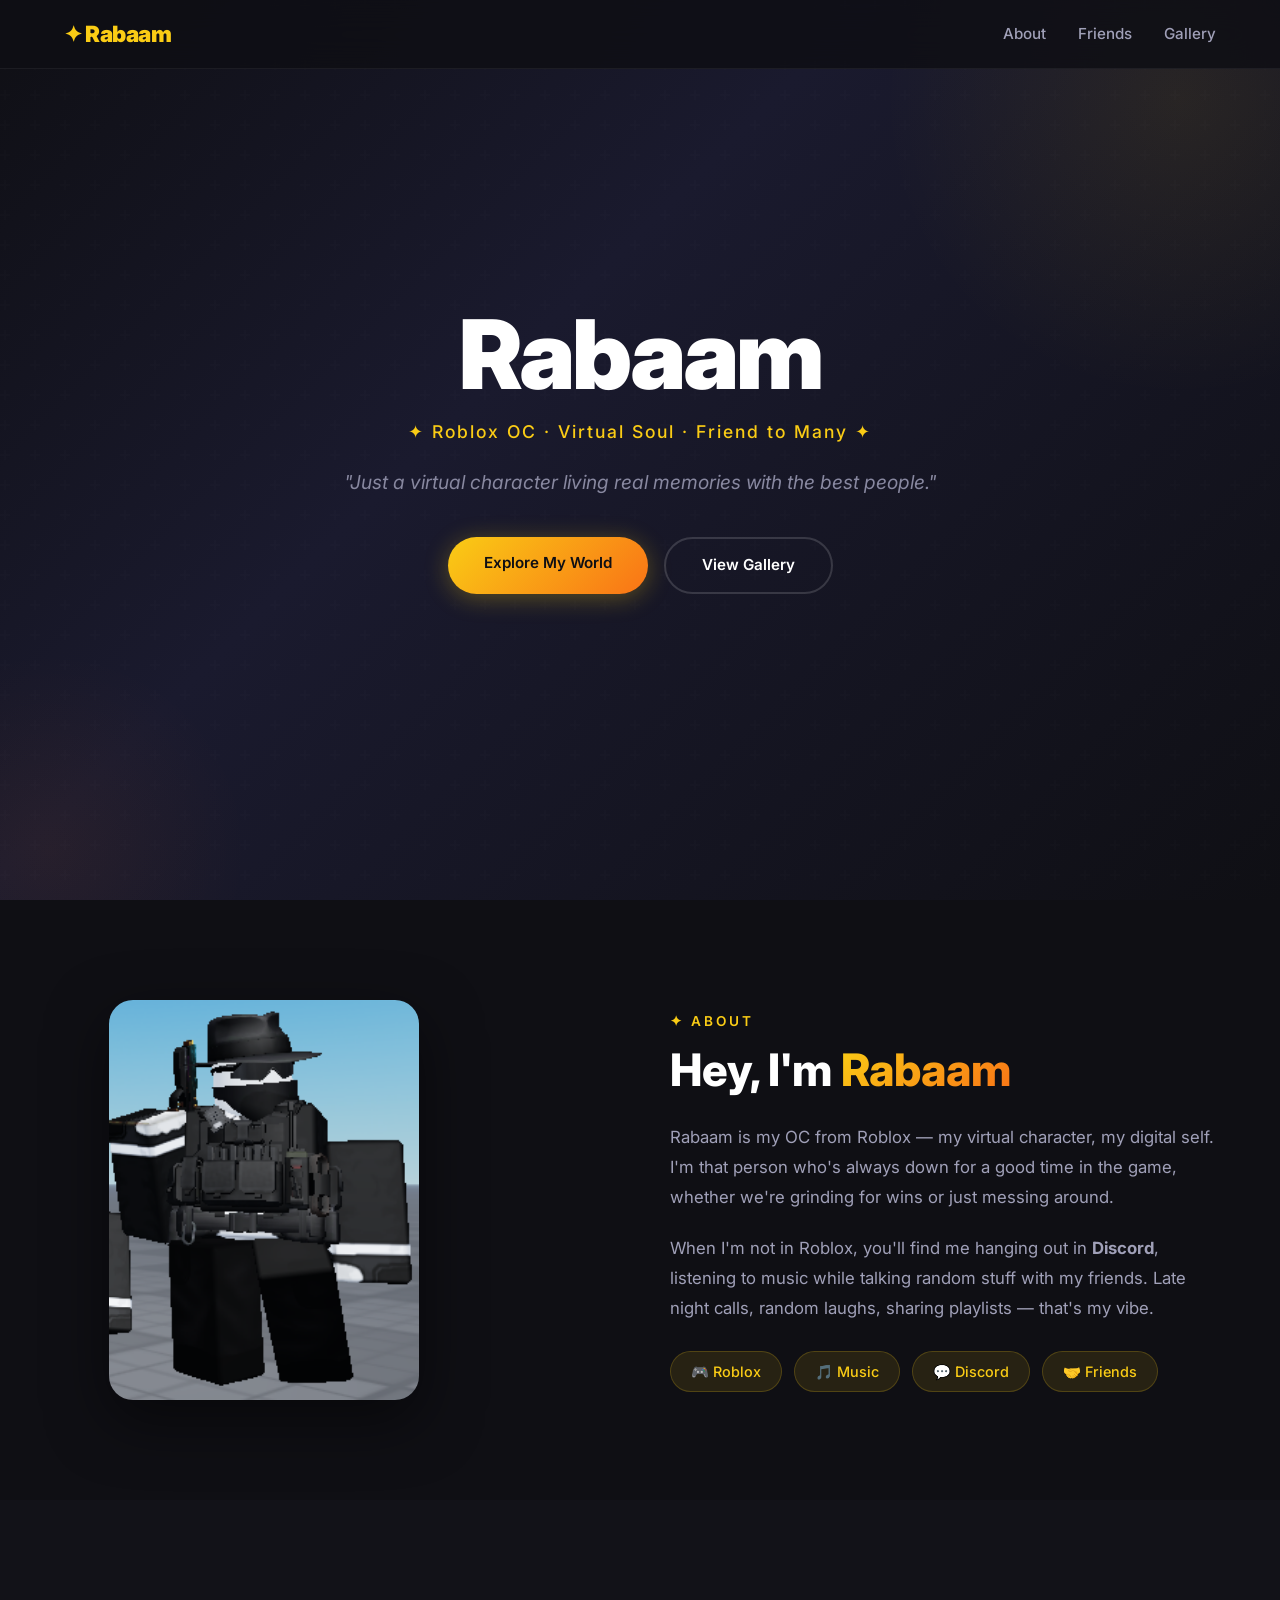
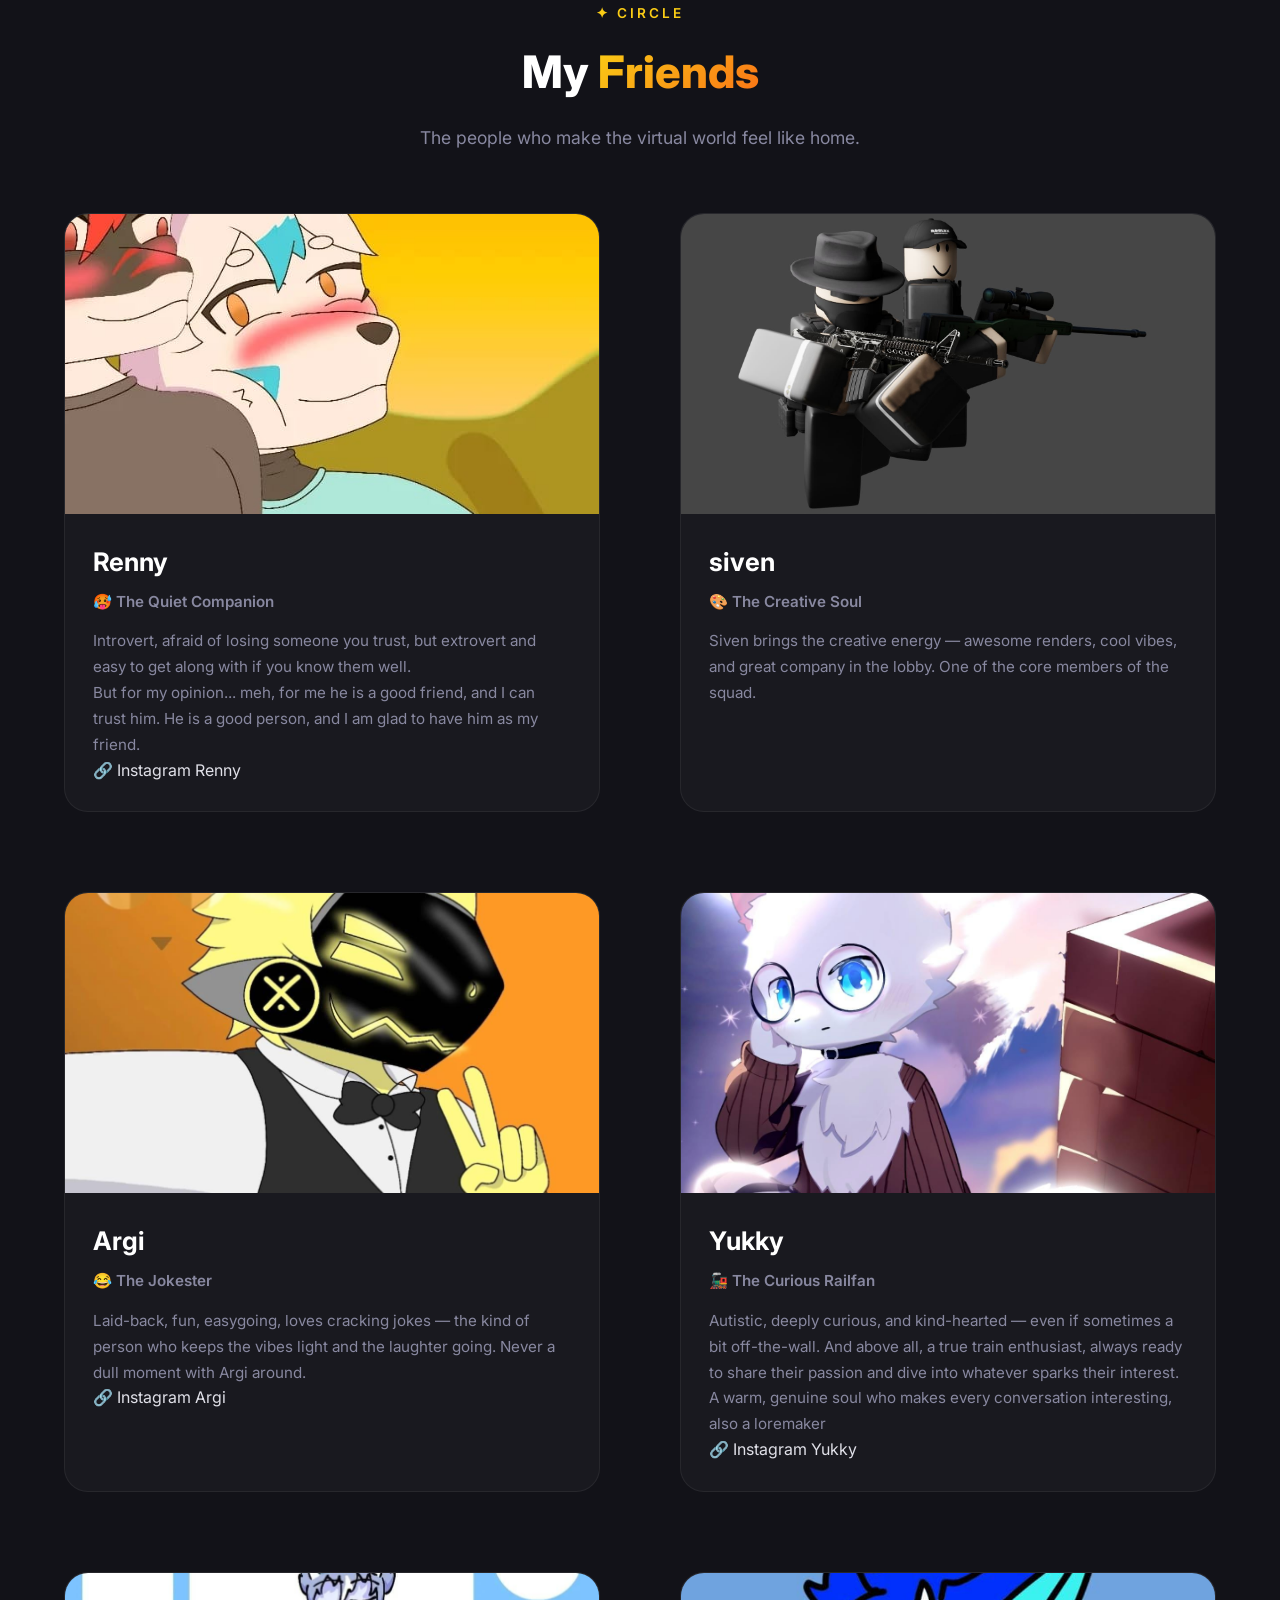
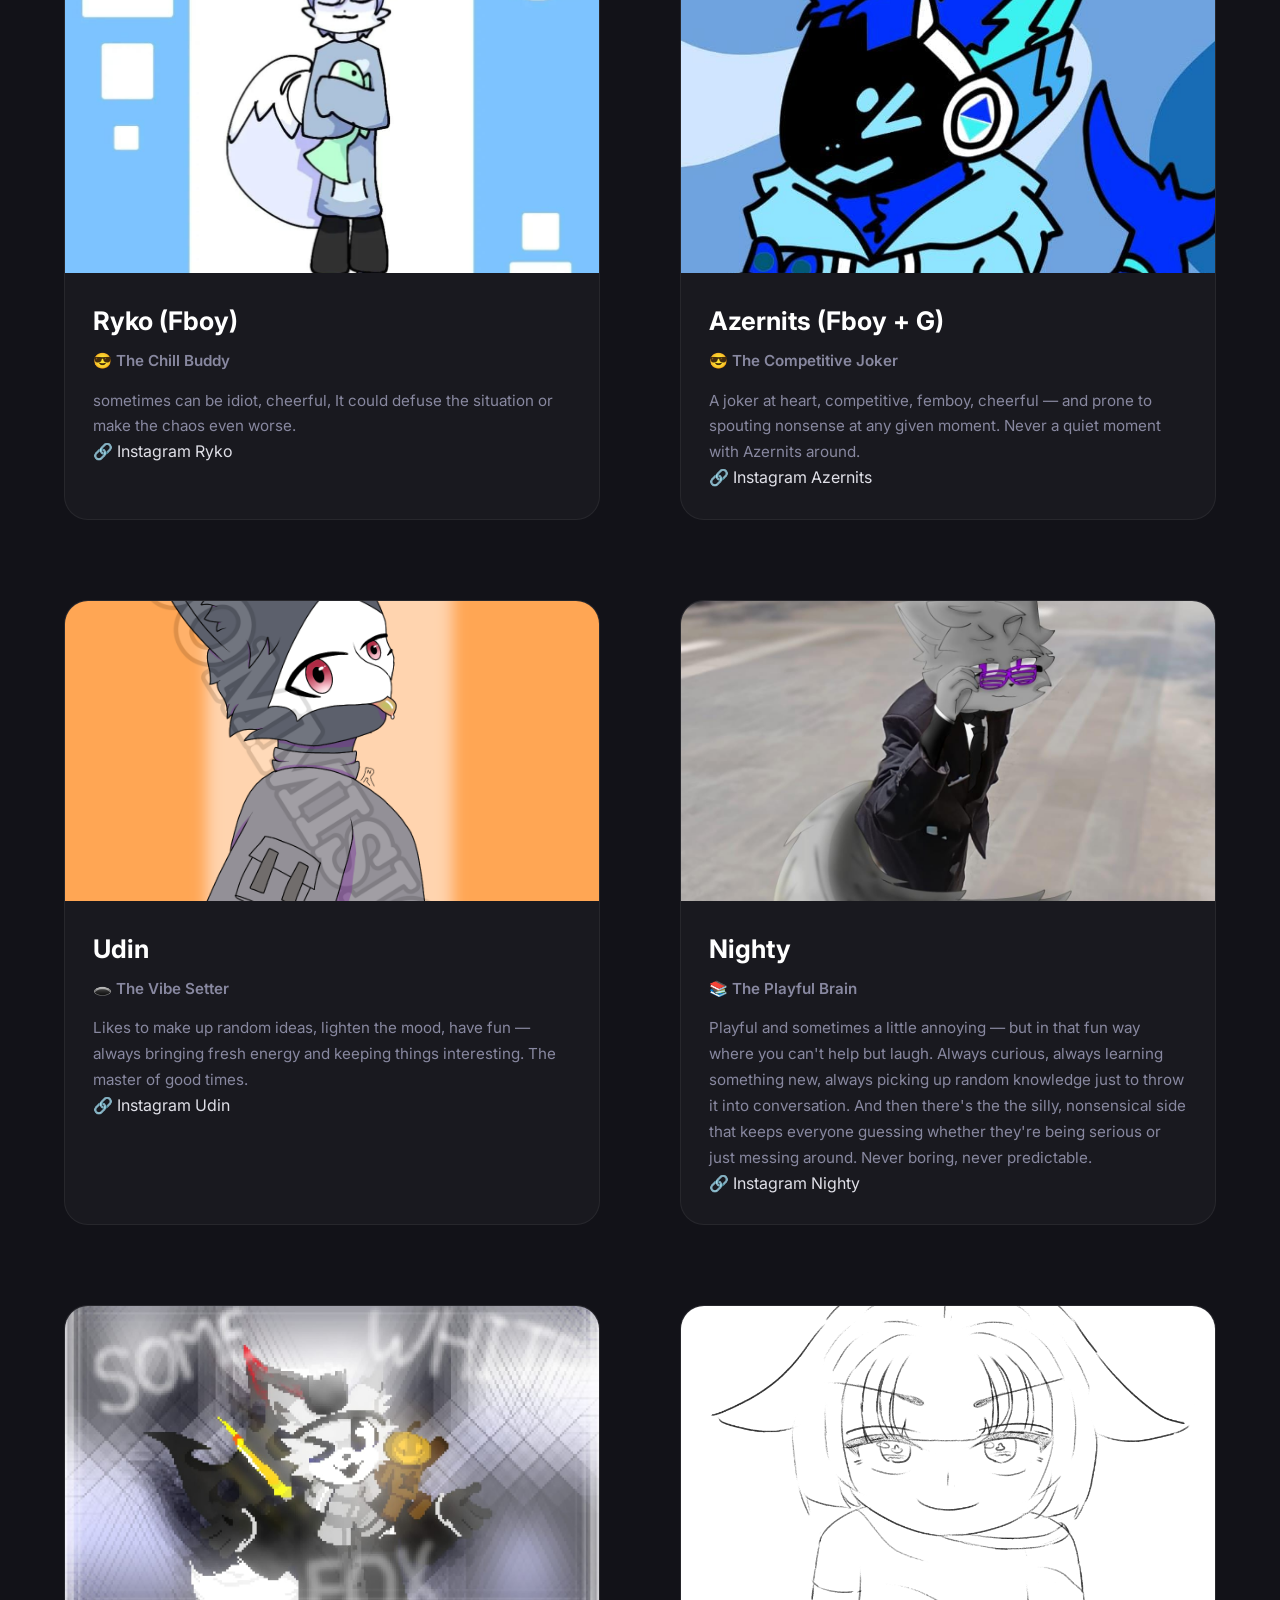
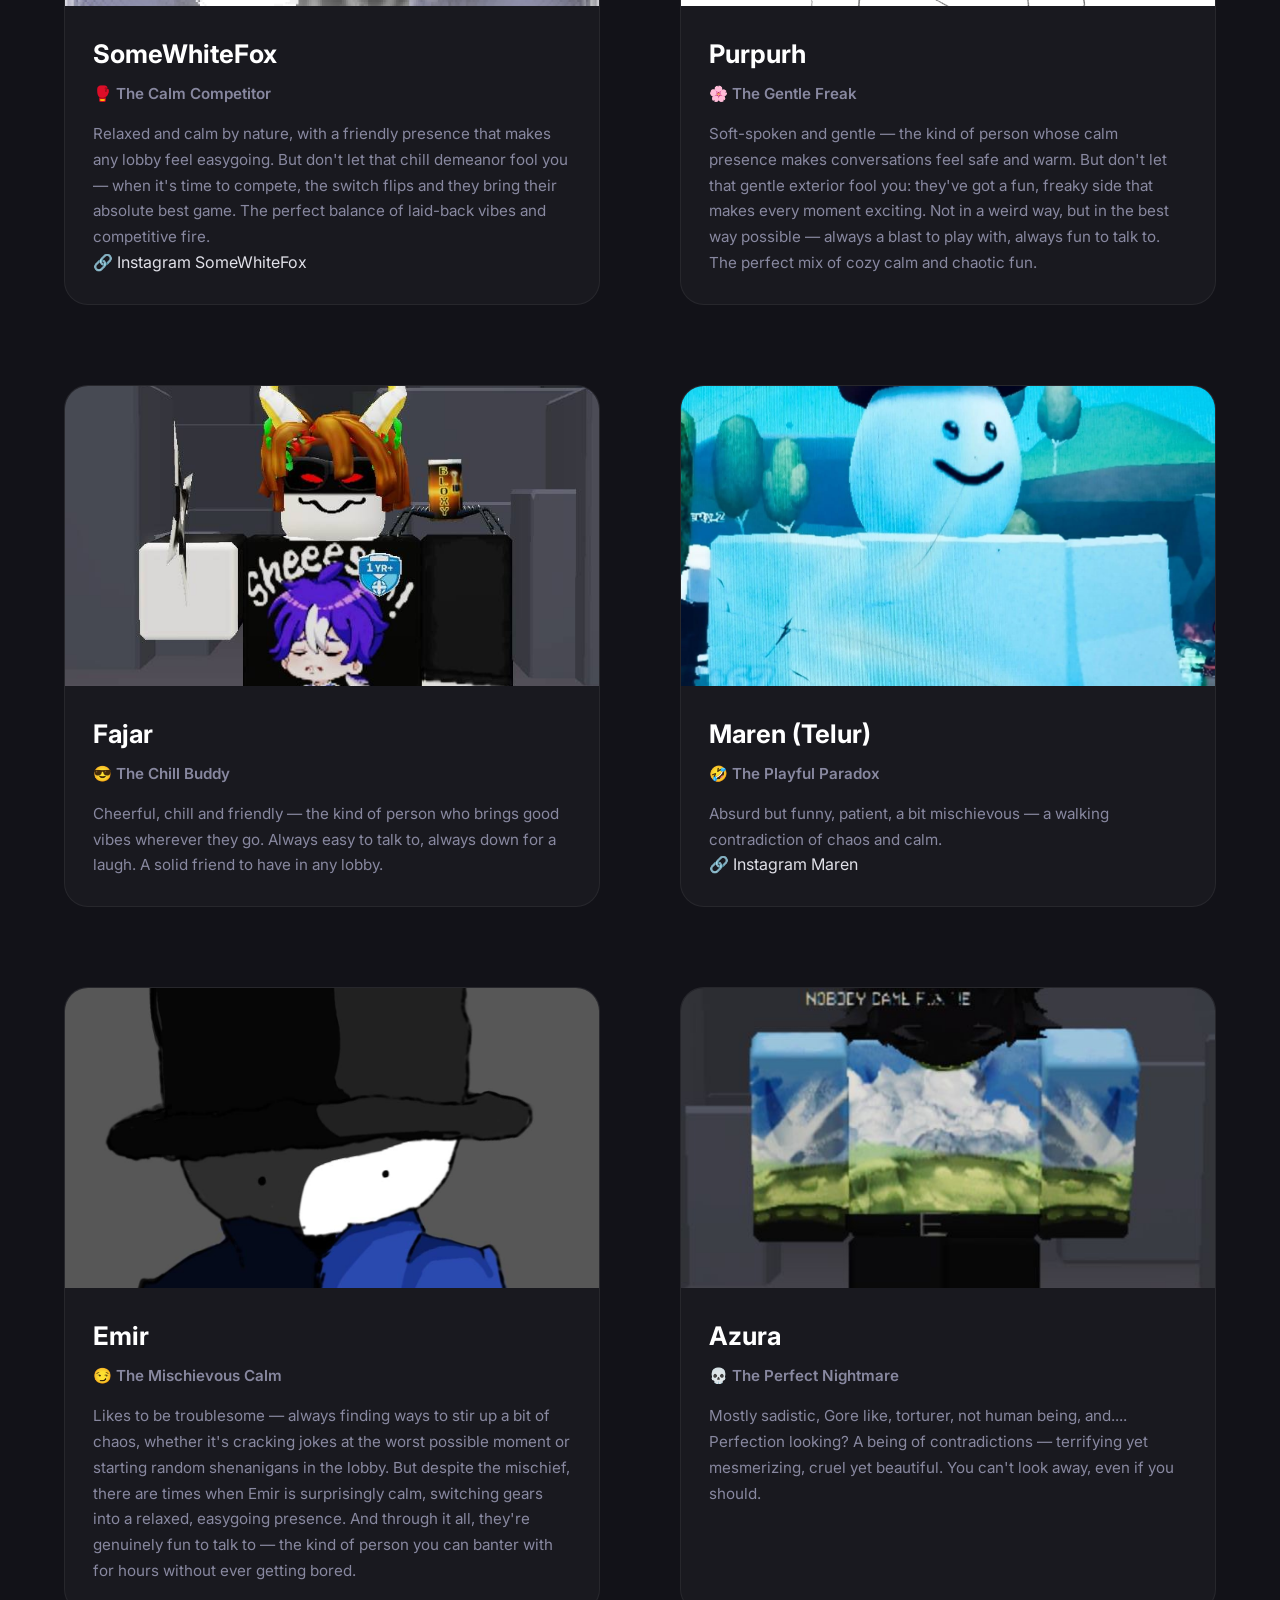
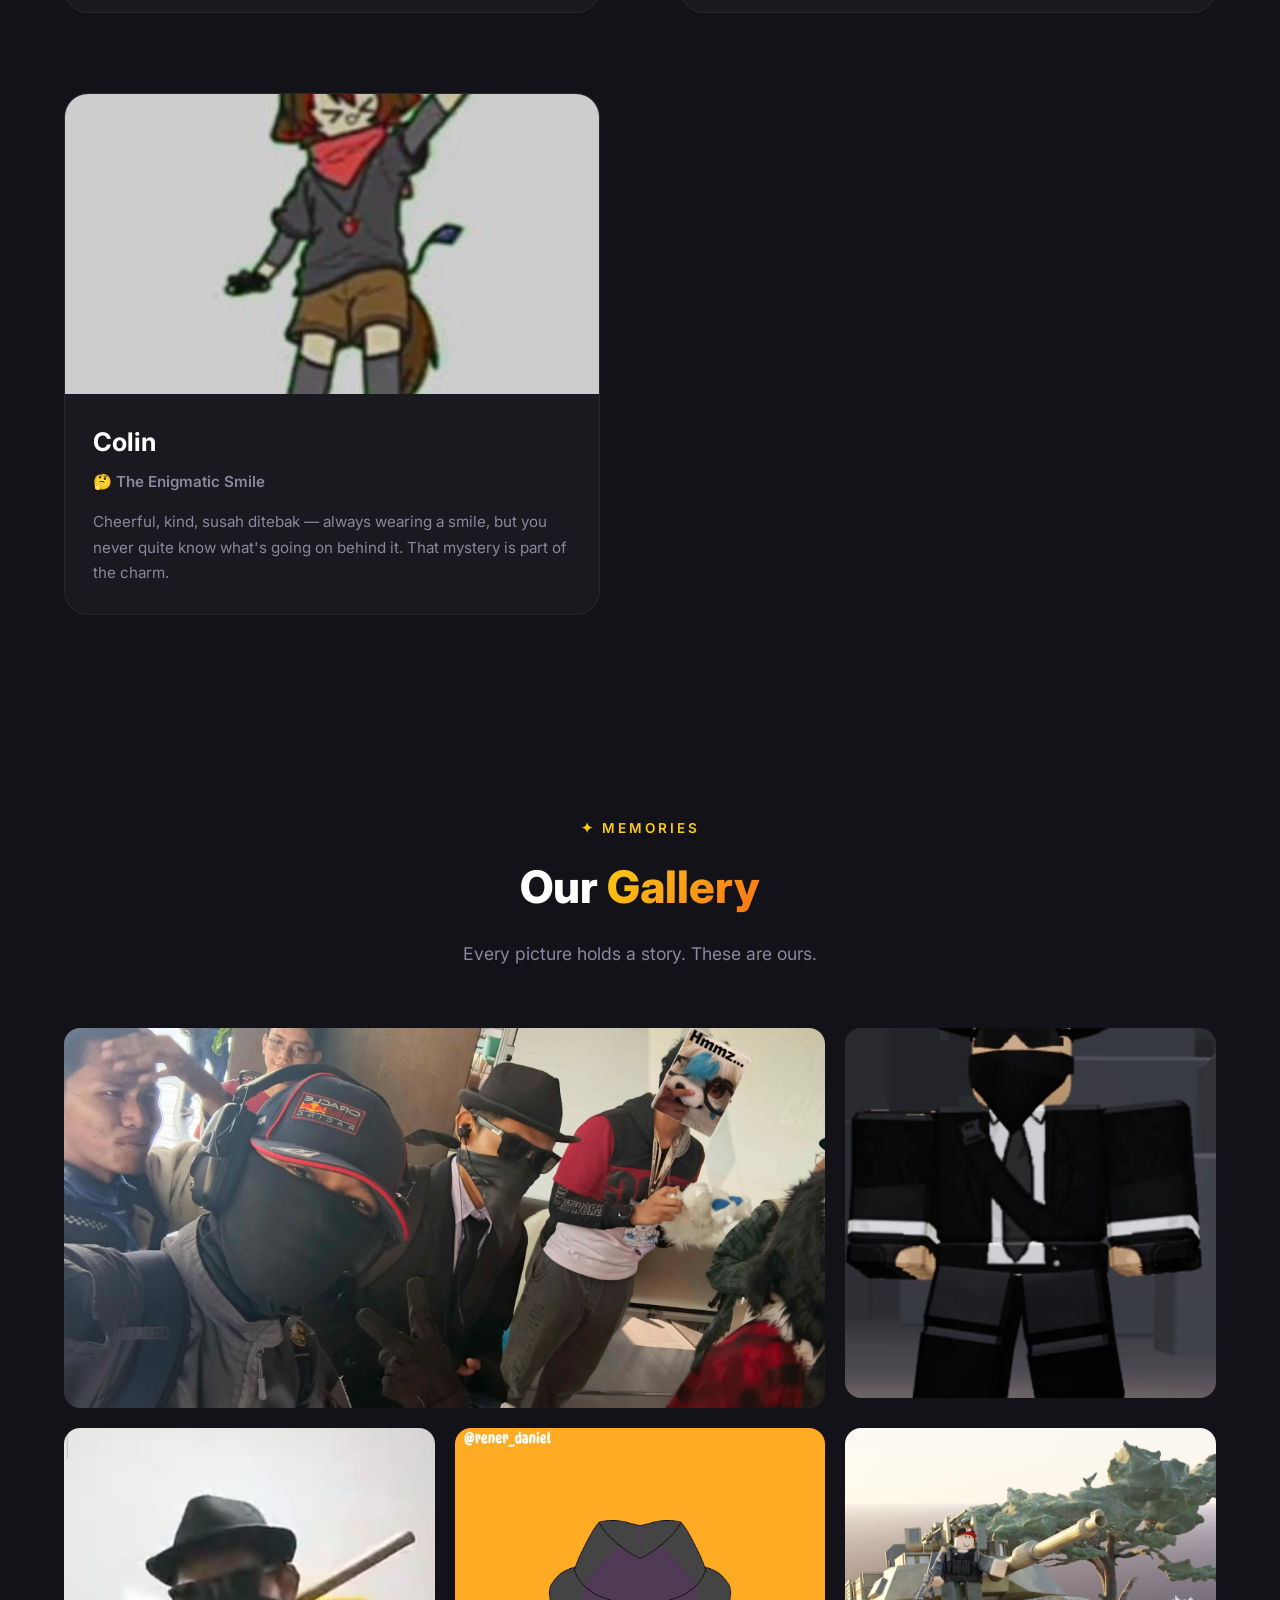
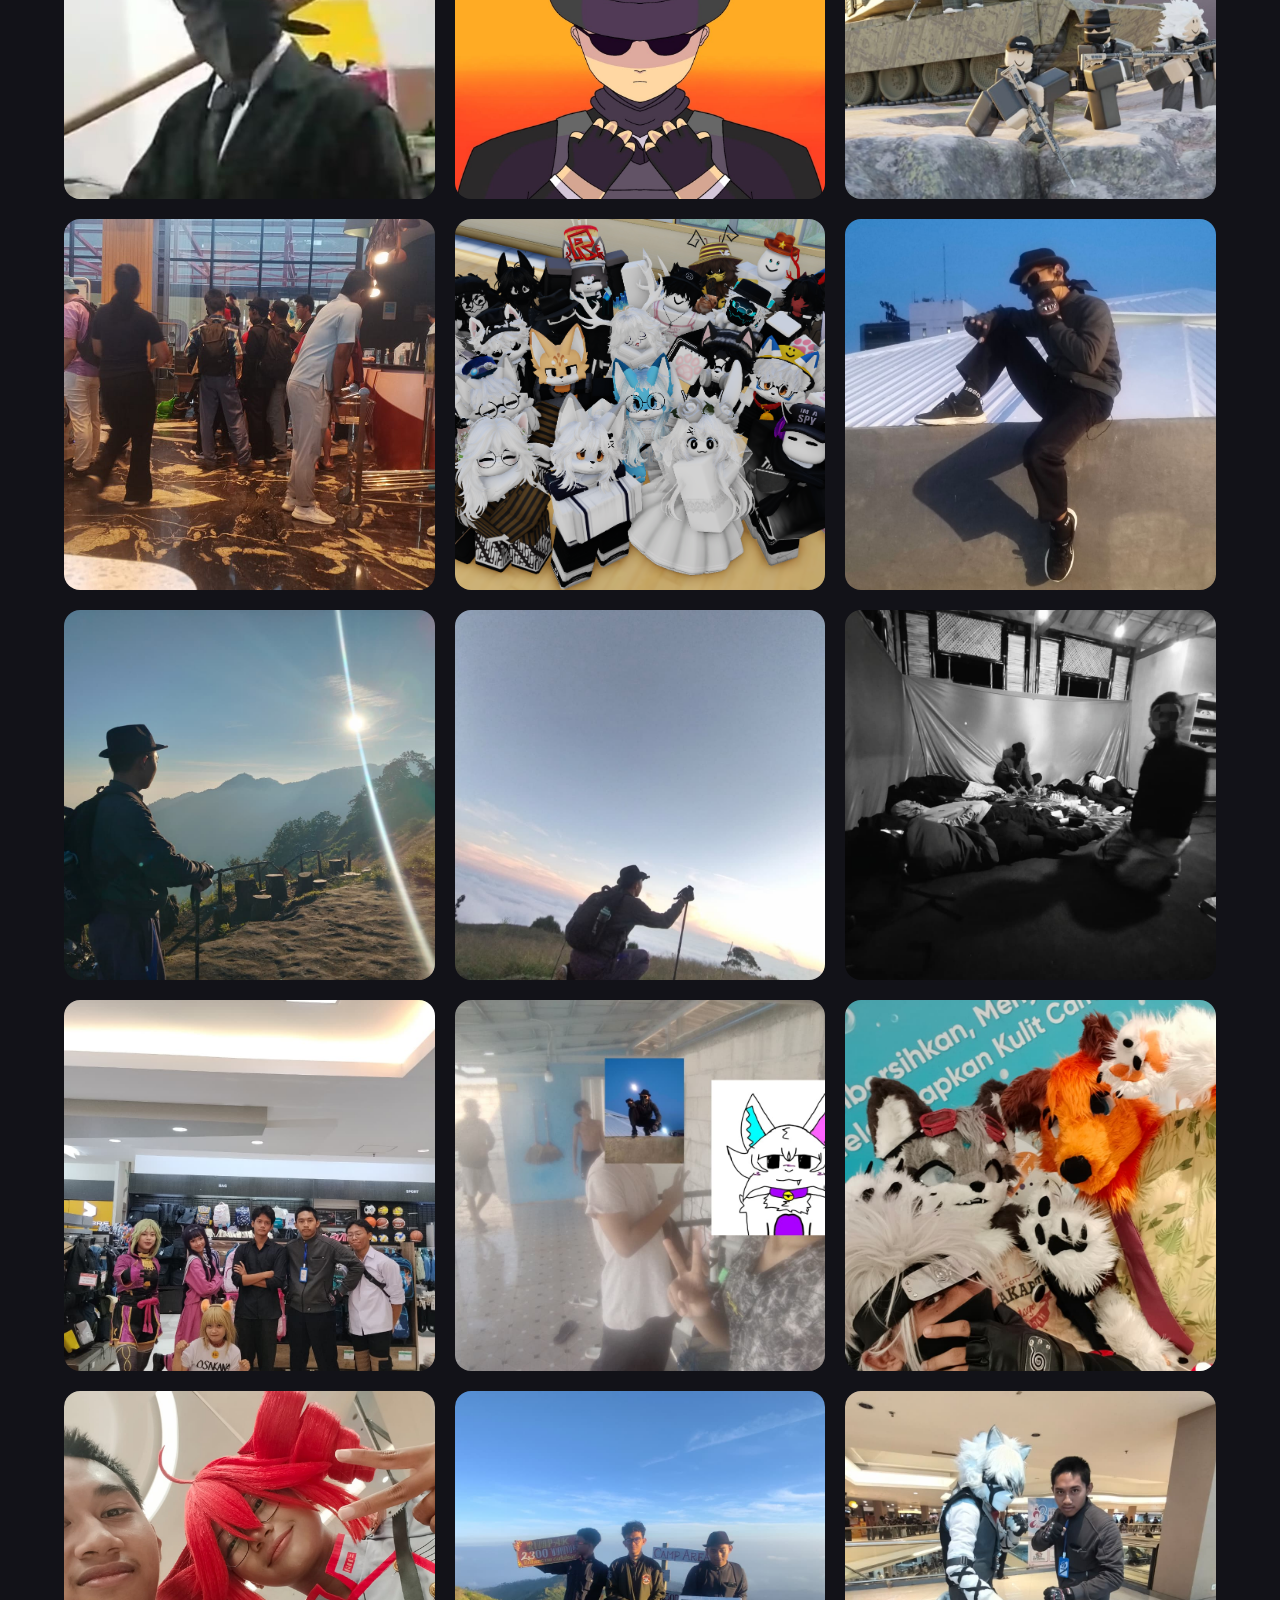
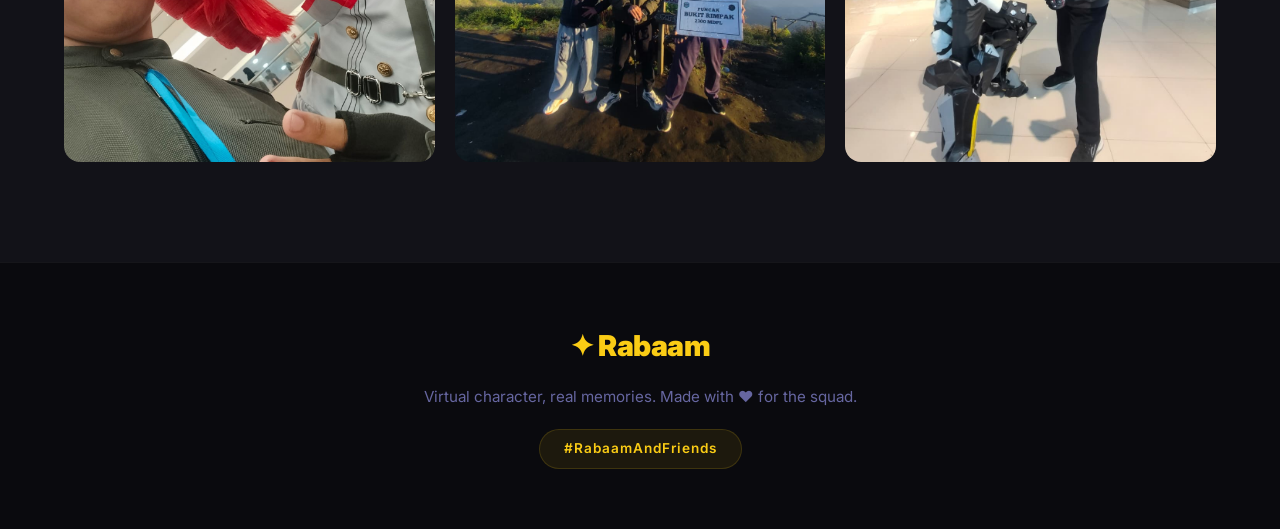
==== commit 15e6bb2f: "a" ====
--- a/index.html
+++ b/index.html
@@ -130,7 +130,7 @@
                         <h3>Yukky</h3>
                         <p class="friend-role">&#128642; The Curious Railfan</p>
                         <p>
-                            Autistic, deeply curious, and kind-hearted &#8212; even if sometimes a bit off-the-wall. And above all, a true train enthusiast, always ready to share their passion and dive into whatever sparks their interest. A warm, genuine soul who makes every conversation interesting.
+                            Autistic, deeply curious, and kind-hearted &#8212; even if sometimes a bit off-the-wall. And above all, a true train enthusiast, always ready to share their passion and dive into whatever sparks their interest. A warm, genuine soul who makes every conversation interesting, also a loremaker
                         </p>
                         <a href="https://www.instagram.com/mr_what713?utm_source=ig_web_button_share_sheet&igsh=ZDNlZDc0MzIxNw==" target="_blank" class="friend-link">&#128279; Instagram Yukky</a>
                     </div>
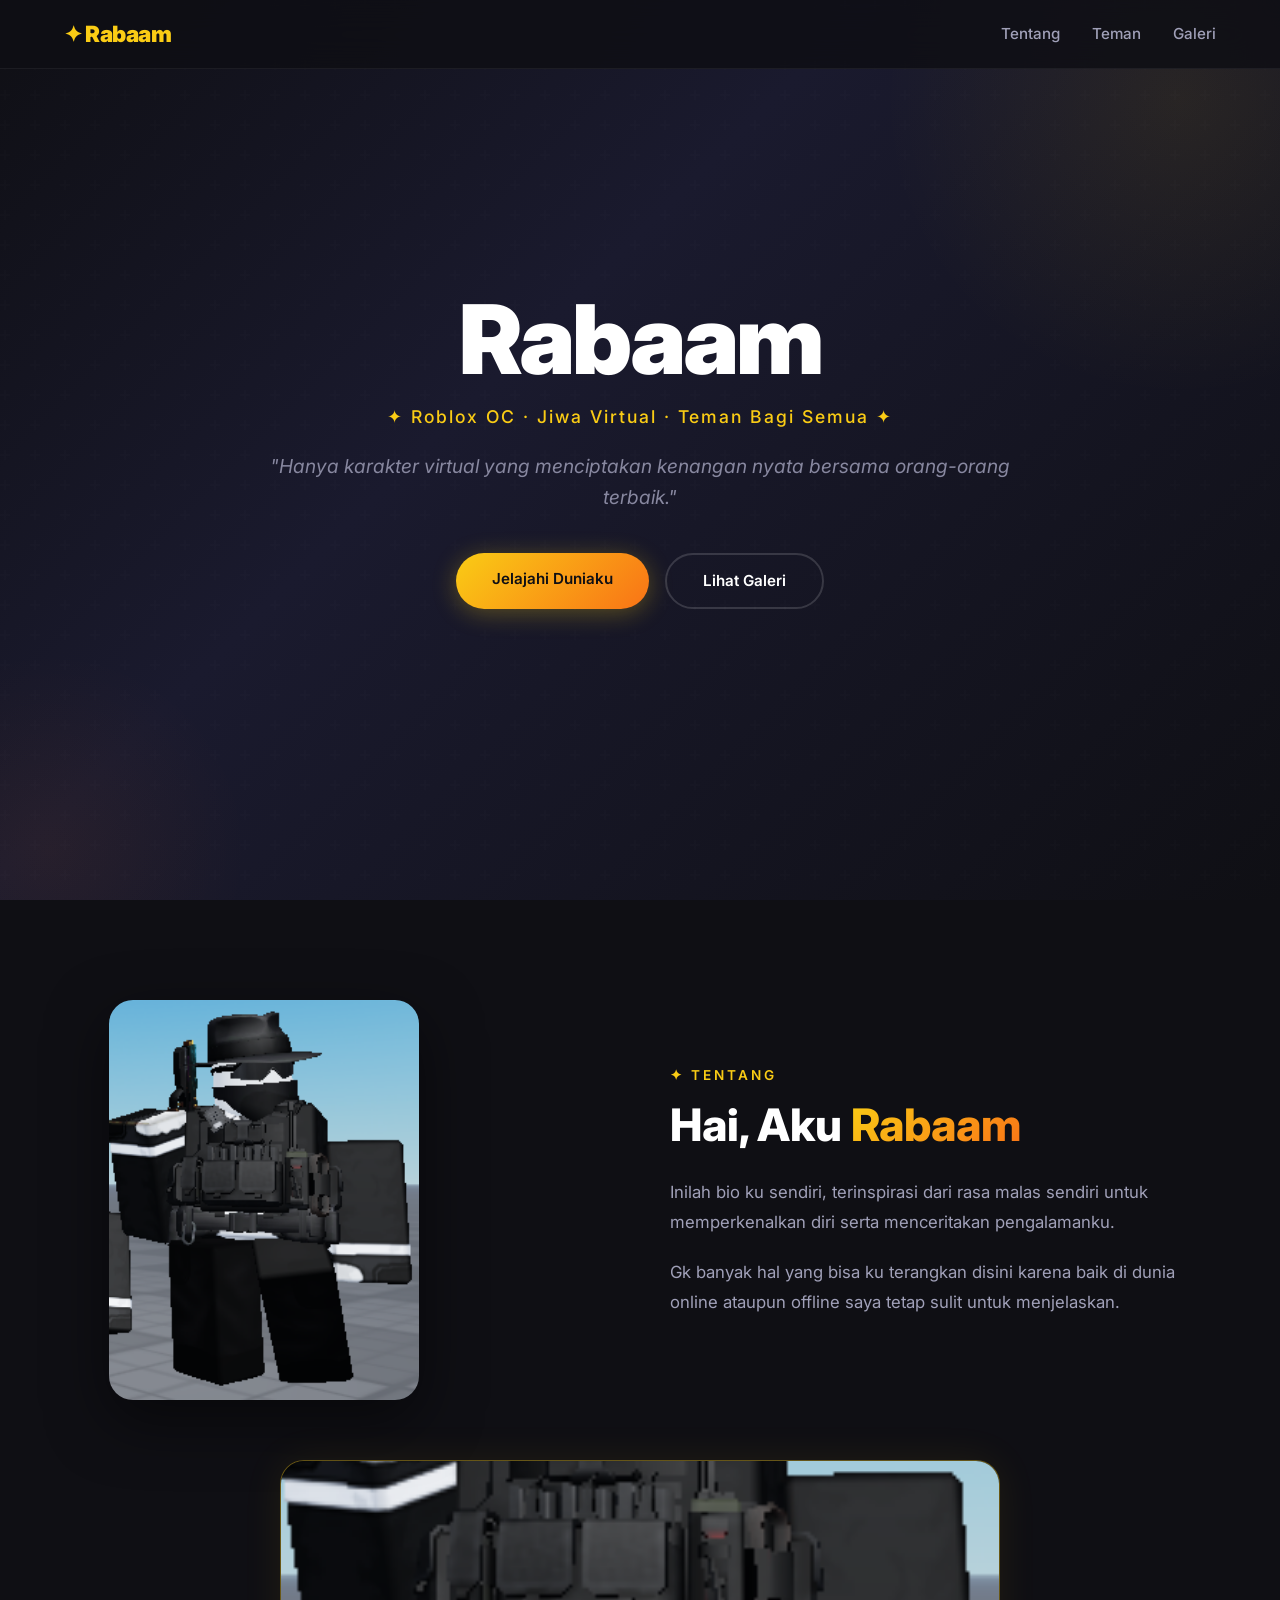
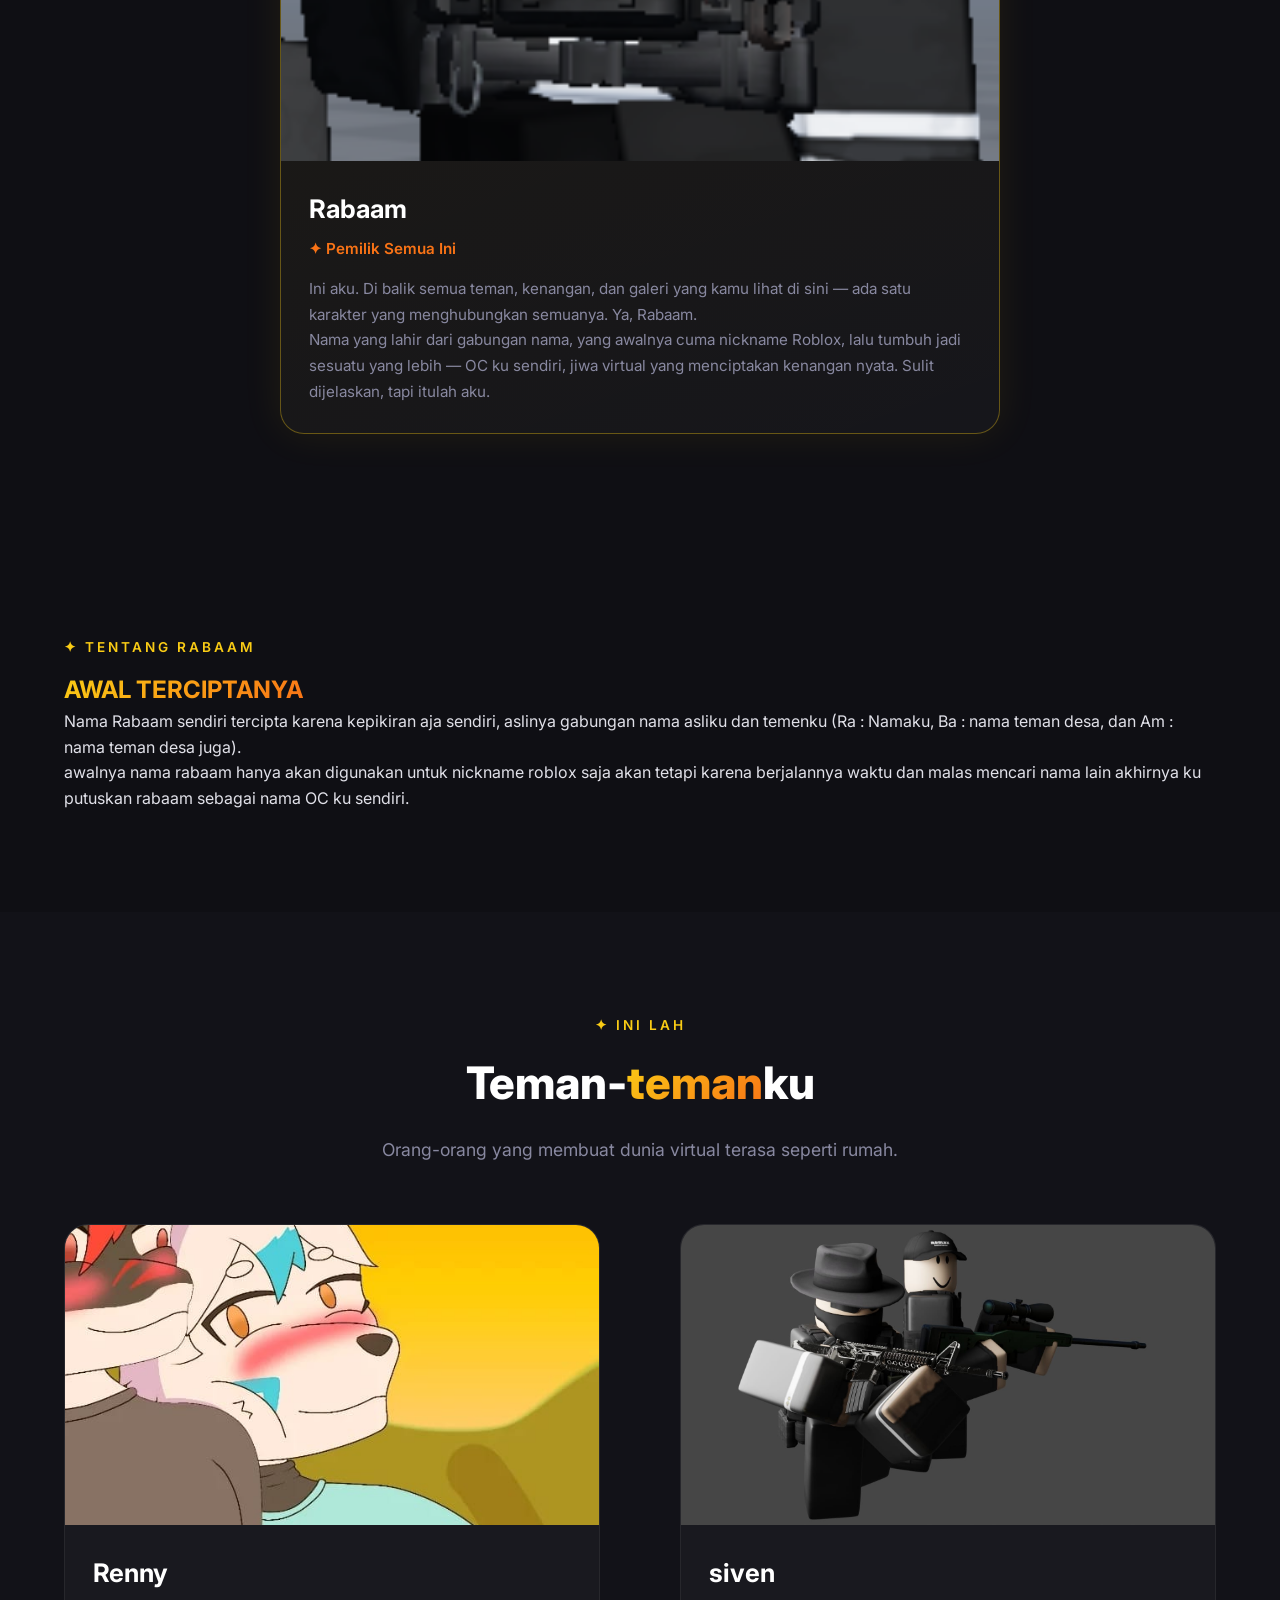
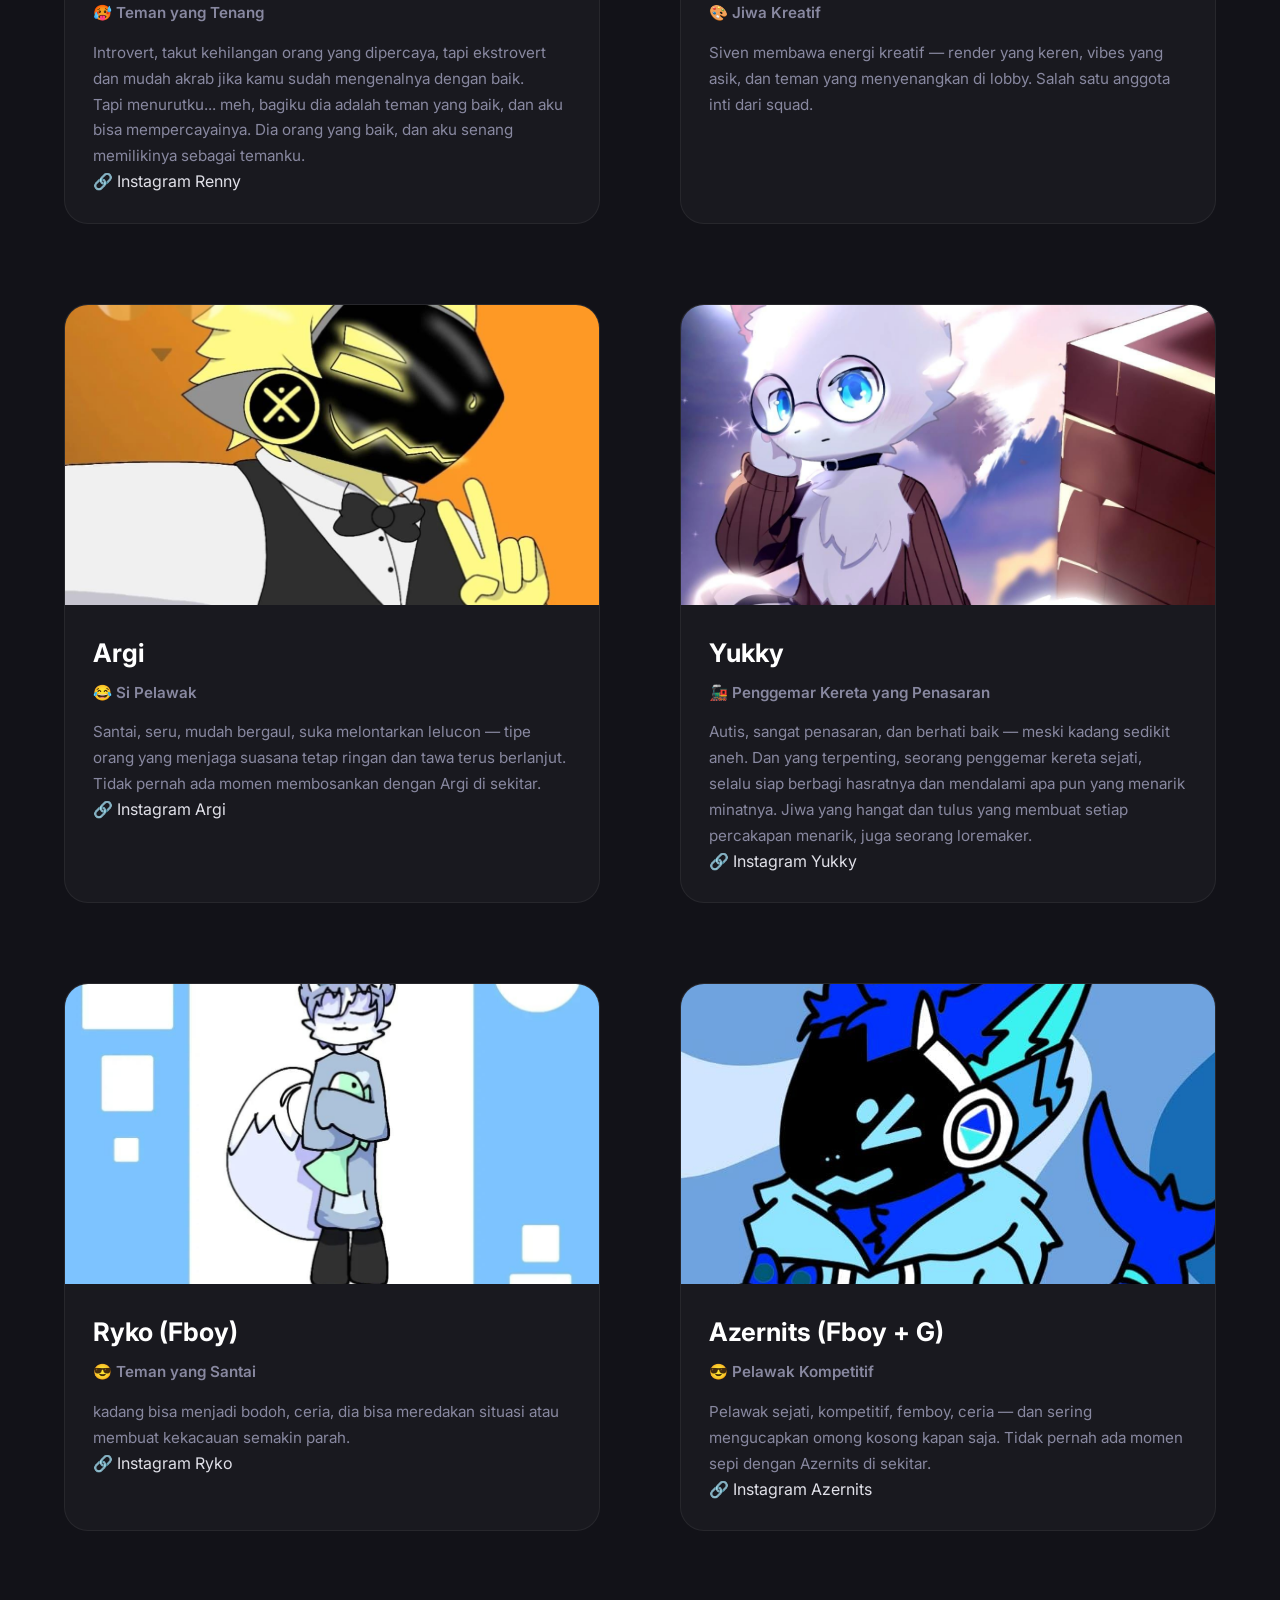
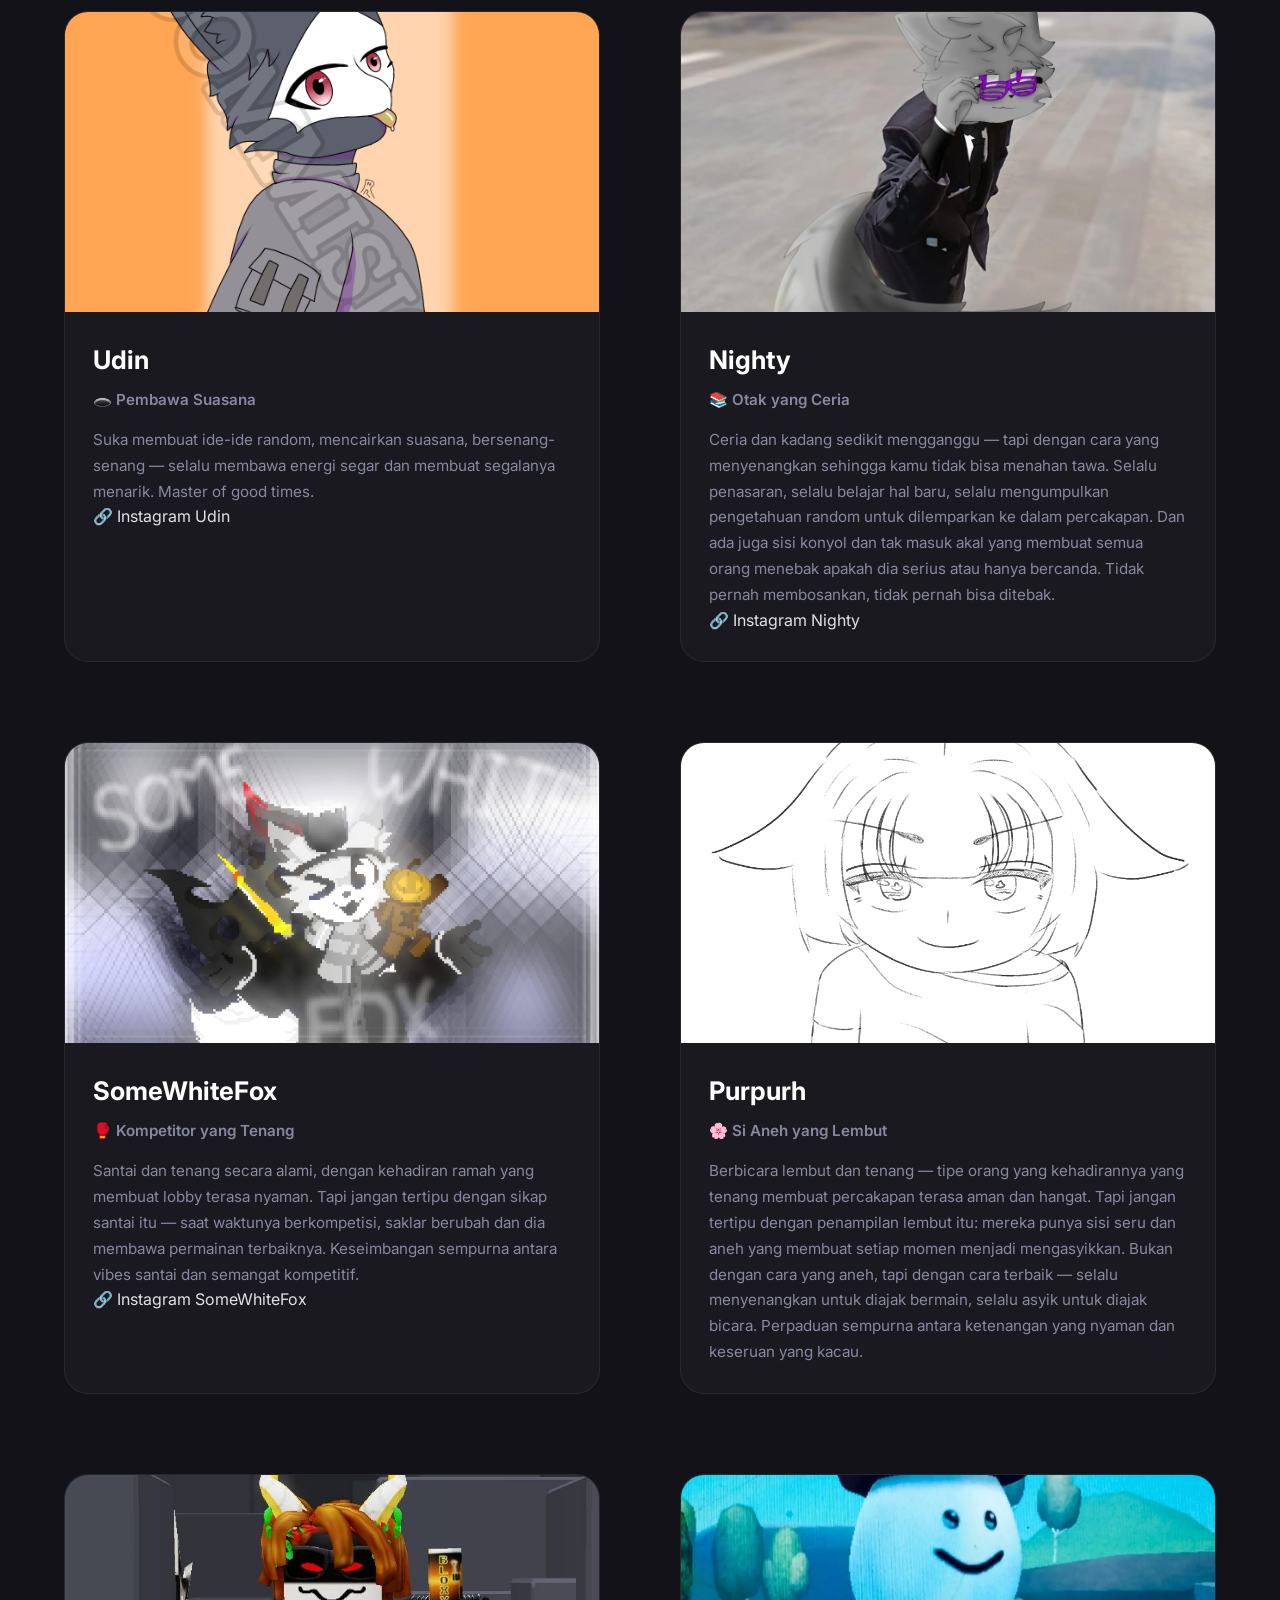
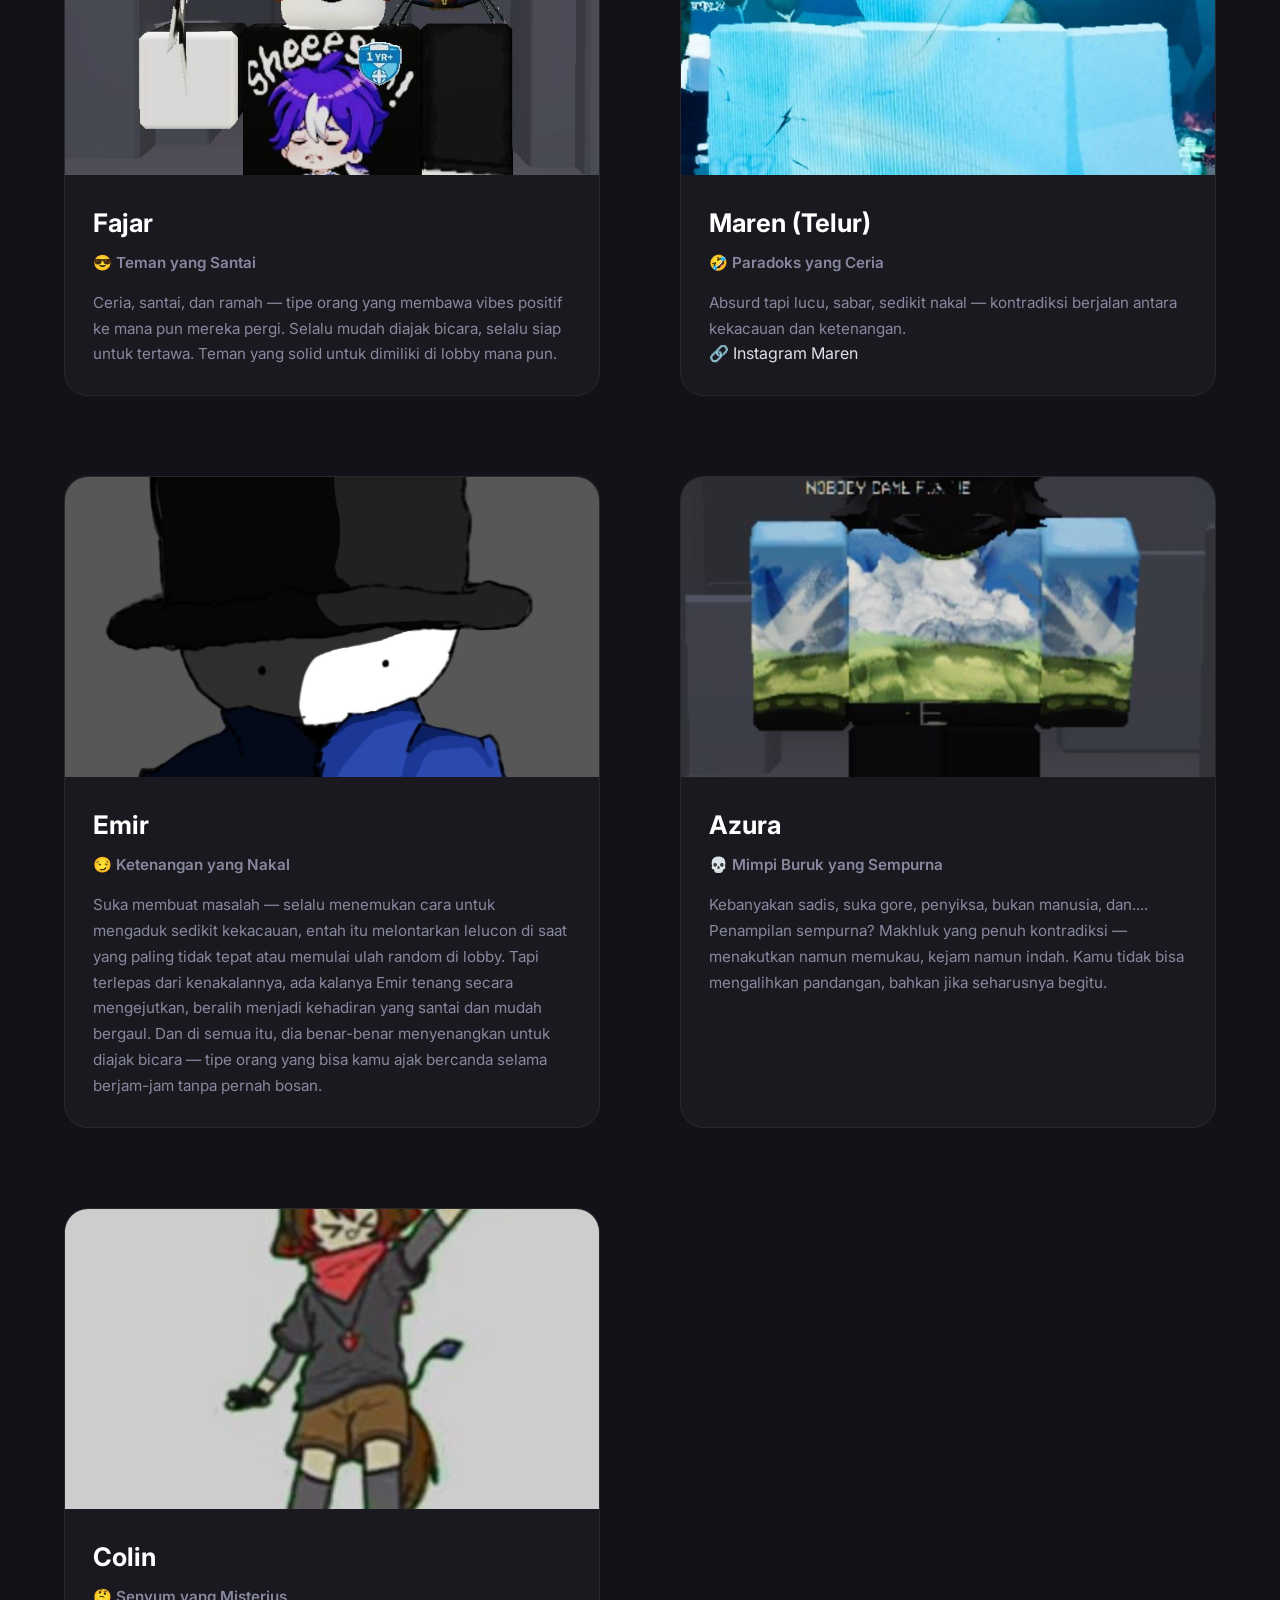
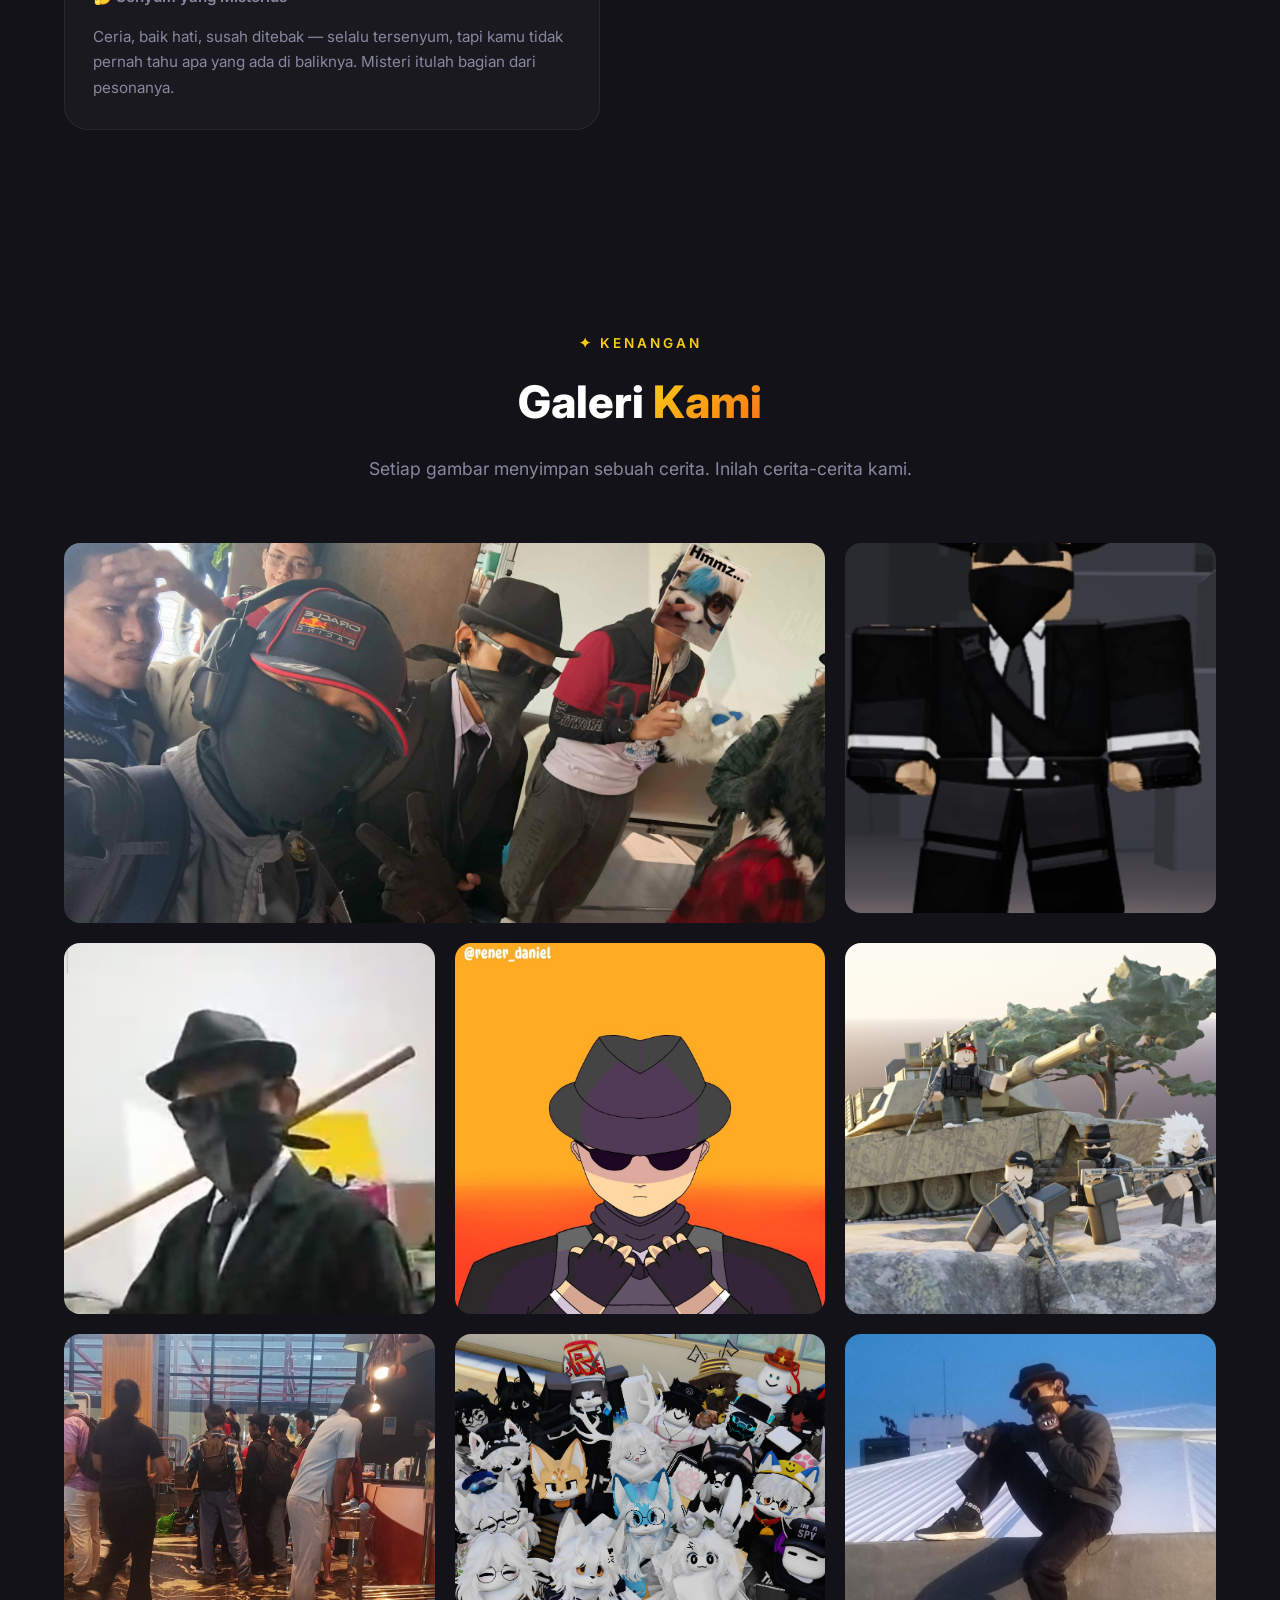
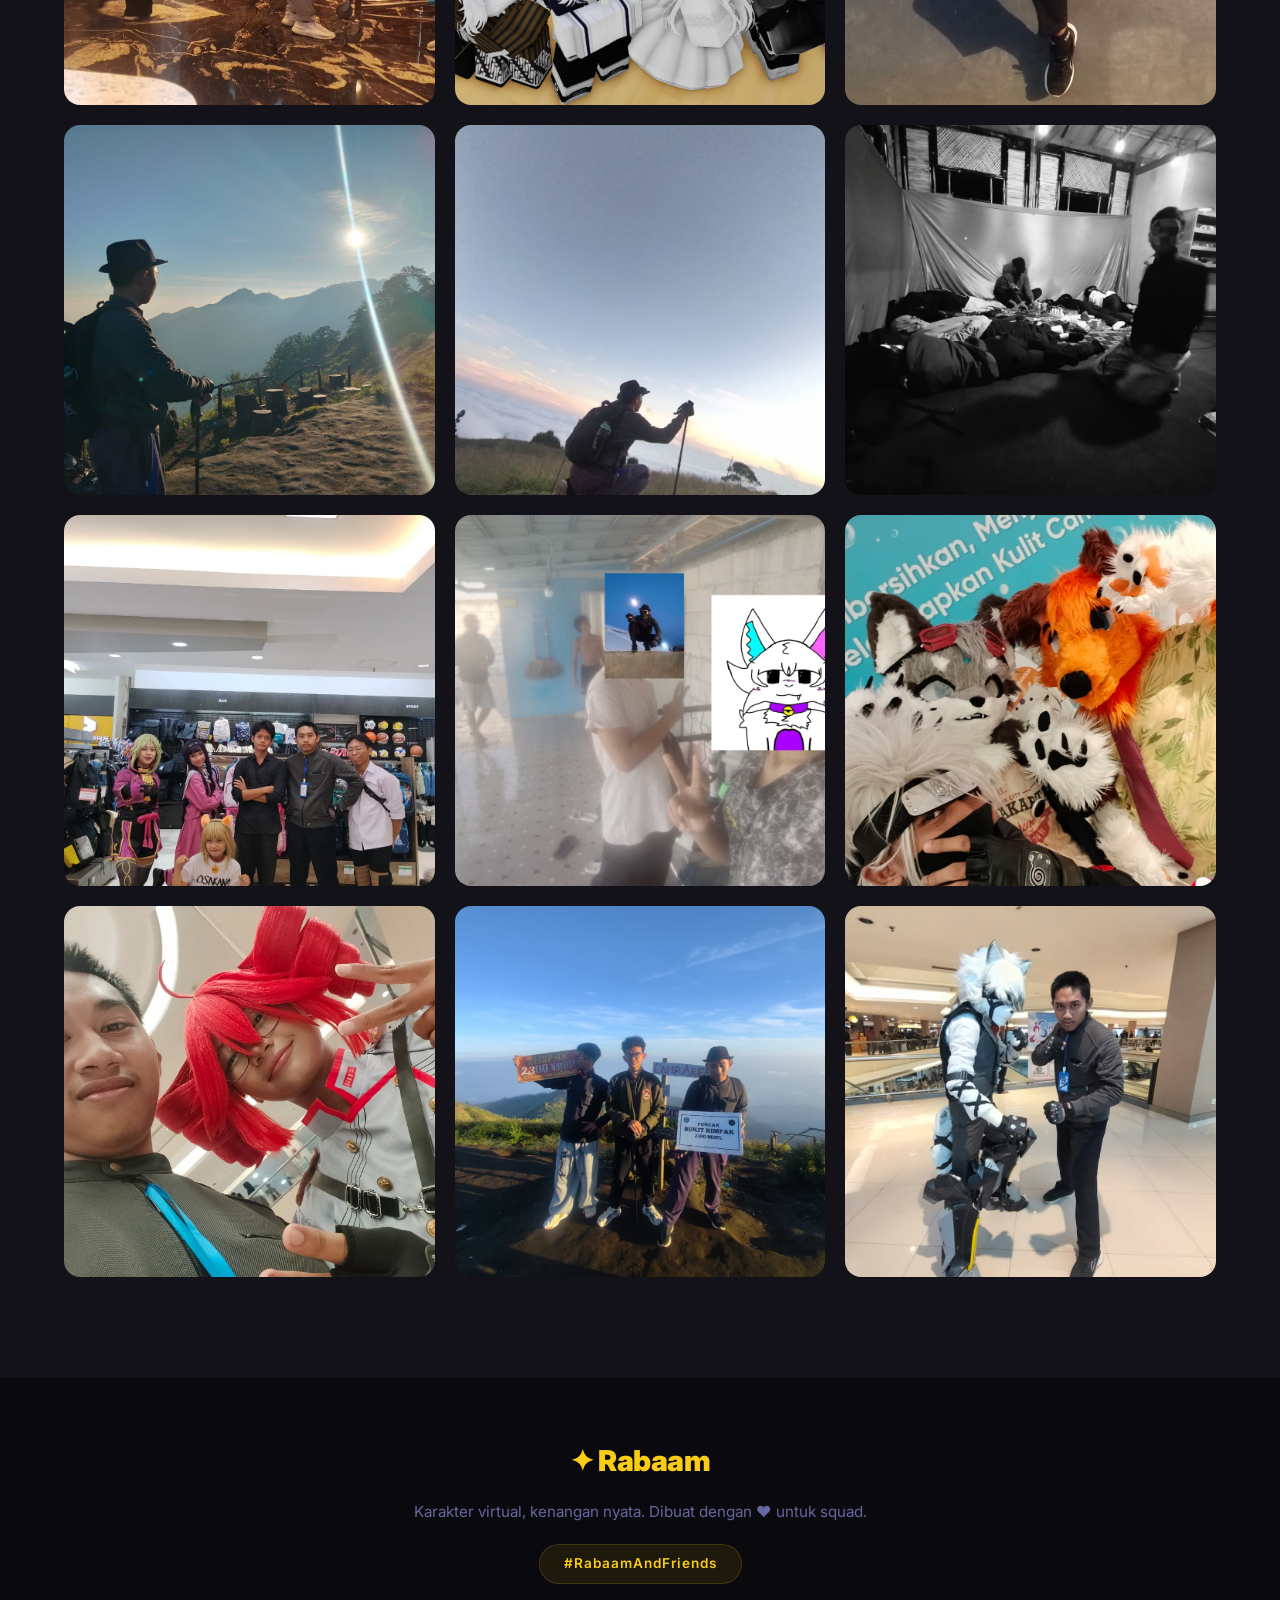
==== commit f41c7354: "Add Rabaam card and relocate it to About section" ====
--- a/index.html
+++ b/index.html
@@ -1,5 +1,5 @@
 <!DOCTYPE html>
-<html lang="en">
+<html lang="id">
 <head>
     <meta charset="UTF-8" />
     <meta name="viewport" content="width=device-width, initial-scale=1.0" />
@@ -14,9 +14,9 @@
         <div class="nav-container">
             <span class="logo">&#10022; Rabaam</span>
             <ul class="nav-links">
-                <li><a href="#about">About</a></li>
-                <li><a href="#friends">Friends</a></li>
-                <li><a href="#gallery">Gallery</a></li>
+                <li><a href="#about">Tentang</a></li>
+                <li><a href="#friends">Teman</a></li>
+                <li><a href="#gallery">Galeri</a></li>
             </ul>
         </div>
     </nav>
@@ -26,11 +26,11 @@
         <div class="hero-overlay"></div>
         <div class="hero-content">
             <h1 class="hero-title">Rabaam</h1>
-            <p class="hero-subtitle">&#10022; Roblox OC &#183; Virtual Soul &#183; Friend to Many &#10022;</p>
-            <p class="hero-tagline">"Just a virtual character living real memories with the best people."</p>
+            <p class="hero-subtitle">&#10022; Roblox OC &#183; Jiwa Virtual &#183; Teman Bagi Semua &#10022;</p>
+            <p class="hero-tagline">"Hanya karakter virtual yang menciptakan kenangan nyata bersama orang-orang terbaik."</p>
             <div class="hero-cta">
-                <a href="#about" class="btn btn-primary">Explore My World</a>
-                <a href="#gallery" class="btn btn-outline">View Gallery</a>
+                <a href="#about" class="btn btn-primary">Jelajahi Duniaku</a>
+                <a href="#gallery" class="btn btn-outline">Lihat Galeri</a>
             </div>
     </section>
 
@@ -42,37 +42,65 @@
                     <img src="rabaam (tactical).png" alt="Rabaam (Tactical)" />
                 </div>
                 <div class="about-text">
-                    <span class="section-tag">&#10022; About</span>
-                    <h2>Hey, I'm <span class="highlight">Rabaam</span></h2>
+                    <span class="section-tag">&#10022; Tentang</span>
+                    <h2>Hai, Aku <span class="highlight">Rabaam</span></h2>
                     <p>
-                        Rabaam is my OC from Roblox &#8212; my virtual character, my digital self. 
-                        I'm that person who's always down for a good time in the game, 
-                        whether we're grinding for wins or just messing around.
+                        Inilah bio ku sendiri, terinspirasi dari rasa malas sendiri untuk memperkenalkan diri serta menceritakan pengalamanku.
+                    </p>
+<p>
+                        Gk banyak hal yang bisa ku terangkan disini karena baik di dunia online ataupun offline saya tetap sulit untuk menjelaskan.
+                    </p>
+                </div>
+            </div>
+
+            <!-- Rabaam Card -->
+            <div class="rabaam-card-wrap">
+                <div class="friend-card self">
+                    <div class="friend-img">
+                        <img src="rabaam (tactical).png" alt="Rabaam" />
+                    </div>
+                    <div class="friend-info">
+                        <h3>Rabaam</h3>
+                        <p class="friend-role">&#10022; Pemilik Semua Ini</p>
+                        <p>
+                            Ini aku. Di balik semua teman, kenangan, dan galeri yang kamu lihat di sini &#8212; ada satu karakter yang menghubungkan semuanya. Ya, Rabaam.
+                        </p>
+                        <p>
+                            Nama yang lahir dari gabungan nama, yang awalnya cuma nickname Roblox, lalu tumbuh jadi sesuatu yang lebih &#8212; OC ku sendiri, jiwa virtual yang menciptakan kenangan nyata. Sulit dijelaskan, tapi itulah aku.
+                        </p>
+                    </div>
+                </div>
+            </div>
+    </section>
+
+    <!-- ====== PROLOUGE SECTION ====== -->
+    <section class="section about-rabaam-section">
+        <div class="container">
+            <div class="about-rabaam-grid">
+                <div class="rabaam-card">
+                    <span class="section-tag">&#10022; Tentang Rabaam</span>
+                    <h2><span class="highlight">AWAL TERCIPTANYA</span></h2>
+                    <p>
+                        Nama Rabaam sendiri tercipta karena kepikiran aja sendiri, aslinya gabungan nama asliku dan temenku (Ra : Namaku, Ba : nama teman desa, dan Am : nama teman desa juga). 
                     </p>
                     <p>
-                        When I'm not in Roblox, you'll find me hanging out in <strong>Discord</strong>, 
-                        listening to music while talking random stuff with my friends. 
-                        Late night calls, random laughs, sharing playlists &#8212; that's my vibe.
+                        awalnya nama rabaam hanya akan digunakan untuk nickname roblox saja akan tetapi karena berjalannya waktu dan malas mencari nama lain akhirnya ku putuskan rabaam sebagai nama OC ku sendiri.
                     </p>
-                    <div class="hobbies">
-                        <span class="hobby-tag">&#127918; Roblox</span>
-                        <span class="hobby-tag">&#127925; Music</span>
-                        <span class="hobby-tag">&#128172; Discord</span>
-                        <span class="hobby-tag">&#129309; Friends</span>
-                    </div>
-            </div>
+                </div>
+            </div>
+        </div>
     </section>
 
     <!-- ====== FRIENDS SECTION ====== -->
     <section id="friends" class="section friends-section">
         <div class="container">
             <div class="section-header">
-                <span class="section-tag">&#10022; Circle</span>
-                <h2>My <span class="highlight">Friends</span></h2>
-                <p class="section-desc">The people who make the virtual world feel like home.</p>
-            </div>
-
-            <div class="friends-grid">
+                <span class="section-tag">&#10022; INI LAH</span>
+                <h2>Teman-<span class="highlight">teman</span>ku</h2>
+                <p class="section-desc">Orang-orang yang membuat dunia virtual terasa seperti rumah.</p>
+            </div>
+
+<div class="friends-grid">
                 <!-- Renny -->
                 <div class="friend-card">
                     <div class="friend-img">
@@ -80,12 +108,12 @@
                     </div>
                     <div class="friend-info">
                         <h3>Renny</h3>
-                        <p class="friend-role">&#129397; The Quiet Companion</p>
-                        <p>
-                            Introvert, afraid of losing someone you trust, but extrovert and easy to get along with if you know them well.
-                        </p>
-                        <p>
-                            But for my opinion... meh, for me he is a good friend, and I can trust him. He is a good person, and I am glad to have him as my friend.
+                        <p class="friend-role">&#129397; Teman yang Tenang</p>
+                        <p>
+                            Introvert, takut kehilangan orang yang dipercaya, tapi ekstrovert dan mudah akrab jika kamu sudah mengenalnya dengan baik.
+                        </p>
+                        <p>
+                            Tapi menurutku... meh, bagiku dia adalah teman yang baik, dan aku bisa mempercayainya. Dia orang yang baik, dan aku senang memilikinya sebagai temanku.
                         </p>
                         <a href="https://www.instagram.com/rener_daniell?utm_source=ig_web_button_share_sheet&igsh=ZDNlZDc0MzIxNw==" target="_blank" class="friend-link">&#128279; Instagram Renny</a>
                     </div>
@@ -98,10 +126,10 @@
                     </div>
                     <div class="friend-info">
                         <h3>siven</h3>
-                        <p class="friend-role">&#127912; The Creative Soul</p>
-                        <p>
-                            Siven brings the creative energy &#8212; awesome renders, cool vibes, 
-                            and great company in the lobby. One of the core members of the squad.
+                        <p class="friend-role">&#127912; Jiwa Kreatif</p>
+                        <p>
+                            Siven membawa energi kreatif &#8212; render yang keren, vibes yang asik, 
+                            dan teman yang menyenangkan di lobby. Salah satu anggota inti dari squad.
                         </p>
                     </div>
                 </div>
@@ -113,9 +141,9 @@
                     </div>
                     <div class="friend-info">
                         <h3>Argi</h3>
-                        <p class="friend-role">&#128514; The Jokester</p>
-                        <p>
-                            Laid-back, fun, easygoing, loves cracking jokes &#8212; the kind of person who keeps the vibes light and the laughter going. Never a dull moment with Argi around.
+                        <p class="friend-role">&#128514; Si Pelawak</p>
+                        <p>
+                            Santai, seru, mudah bergaul, suka melontarkan lelucon &#8212; tipe orang yang menjaga suasana tetap ringan dan tawa terus berlanjut. Tidak pernah ada momen membosankan dengan Argi di sekitar.
                         </p>
                         <a href="https://www.instagram.com/argeantz?utm_source=ig_web_button_share_sheet&igsh=ZDNlZDc0MzIxNw==" target="_blank" class="friend-link">&#128279; Instagram Argi</a>
                     </div>
@@ -128,9 +156,9 @@
                     </div>
                     <div class="friend-info">
                         <h3>Yukky</h3>
-                        <p class="friend-role">&#128642; The Curious Railfan</p>
-                        <p>
-                            Autistic, deeply curious, and kind-hearted &#8212; even if sometimes a bit off-the-wall. And above all, a true train enthusiast, always ready to share their passion and dive into whatever sparks their interest. A warm, genuine soul who makes every conversation interesting, also a loremaker
+                        <p class="friend-role">&#128642; Penggemar Kereta yang Penasaran</p>
+                        <p>
+                            Autis, sangat penasaran, dan berhati baik &#8212; meski kadang sedikit aneh. Dan yang terpenting, seorang penggemar kereta sejati, selalu siap berbagi hasratnya dan mendalami apa pun yang menarik minatnya. Jiwa yang hangat dan tulus yang membuat setiap percakapan menarik, juga seorang loremaker.
                         </p>
                         <a href="https://www.instagram.com/mr_what713?utm_source=ig_web_button_share_sheet&igsh=ZDNlZDc0MzIxNw==" target="_blank" class="friend-link">&#128279; Instagram Yukky</a>
                     </div>
@@ -143,9 +171,9 @@
                     </div>
                     <div class="friend-info">
                         <h3>Ryko (Fboy)</h3>
-                        <p class="friend-role">&#128526; The Chill Buddy</p>
-                        <p>
-                            sometimes can be idiot, cheerful, It could defuse the situation or make the chaos even worse.
+                        <p class="friend-role">&#128526; Teman yang Santai</p>
+                        <p>
+                            kadang bisa menjadi bodoh, ceria, dia bisa meredakan situasi atau membuat kekacauan semakin parah.
                         </p>
                         <a href="https://www.instagram.com/aikoiko71?utm_source=ig_web_button_share_sheet&igsh=ZDNlZDc0MzIxNw==" target="_blank" class="friend-link">&#128279; Instagram Ryko</a>
                     </div>
@@ -158,9 +186,9 @@
                     </div>
                     <div class="friend-info">
                         <h3>Azernits (Fboy + G)</h3>
-                        <p class="friend-role">&#128526; The Competitive Joker</p>
-                        <p>
-                            A joker at heart, competitive, femboy, cheerful &#8212; and prone to spouting nonsense at any given moment. Never a quiet moment with Azernits around.
+                        <p class="friend-role">&#128526; Pelawak Kompetitif</p>
+                        <p>
+                            Pelawak sejati, kompetitif, femboy, ceria &#8212; dan sering mengucapkan omong kosong kapan saja. Tidak pernah ada momen sepi dengan Azernits di sekitar.
                         </p>
                         <a href="https://www.instagram.com/azernits?utm_source=ig_web_button_share_sheet&igsh=ZDNlZDc0MzIxNw==" target="_blank" class="friend-link">&#128279; Instagram Azernits</a>
                     </div>
@@ -173,9 +201,9 @@
                     </div>
                     <div class="friend-info">
                         <h3>Udin</h3>
-                        <p class="friend-role">&#128371;&#65039; The Vibe Setter</p>
-                        <p>
-                            Likes to make up random ideas, lighten the mood, have fun &#8212; always bringing fresh energy and keeping things interesting. The master of good times.
+                        <p class="friend-role">&#128371;&#65039; Pembawa Suasana</p>
+                        <p>
+                            Suka membuat ide-ide random, mencairkan suasana, bersenang-senang &#8212; selalu membawa energi segar dan membuat segalanya menarik. Master of good times.
                         </p>
                         <a href="https://www.instagram.com/awan.udin_?utm_source=ig_web_button_share_sheet&igsh=ZDNlZDc0MzIxNw==" target="_blank" class="friend-link">&#128279; Instagram Udin</a>
                     </div>
@@ -188,9 +216,9 @@
                     </div>
                     <div class="friend-info">
                         <h3>Nighty</h3>
-                        <p class="friend-role">&#128218; The Playful Brain</p>
-                        <p>
-                            Playful and sometimes a little annoying &#8212; but in that fun way where you can't help but laugh. Always curious, always learning something new, always picking up random knowledge just to throw it into conversation. And then there's the the silly, nonsensical side that keeps everyone guessing whether they're being serious or just messing around. Never boring, never predictable.
+                        <p class="friend-role">&#128218; Otak yang Ceria</p>
+                        <p>
+                            Ceria dan kadang sedikit mengganggu &#8212; tapi dengan cara yang menyenangkan sehingga kamu tidak bisa menahan tawa. Selalu penasaran, selalu belajar hal baru, selalu mengumpulkan pengetahuan random untuk dilemparkan ke dalam percakapan. Dan ada juga sisi konyol dan tak masuk akal yang membuat semua orang menebak apakah dia serius atau hanya bercanda. Tidak pernah membosankan, tidak pernah bisa ditebak.
                         </p>
                         <a href="https://www.instagram.com/unofficial_ocs_artdraw?utm_source=ig_web_button_share_sheet&igsh=ZDNlZDc0MzIxNw==" target="_blank" class="friend-link">&#128279; Instagram Nighty</a>
                     </div>
@@ -203,9 +231,9 @@
                     </div>
                     <div class="friend-info">
                         <h3>SomeWhiteFox</h3>
-                        <p class="friend-role">&#129354; The Calm Competitor</p>
-                        <p>
-                            Relaxed and calm by nature, with a friendly presence that makes any lobby feel easygoing. But don't let that chill demeanor fool you &#8212; when it's time to compete, the switch flips and they bring their absolute best game. The perfect balance of laid-back vibes and competitive fire.
+                        <p class="friend-role">&#129354; Kompetitor yang Tenang</p>
+                        <p>
+                            Santai dan tenang secara alami, dengan kehadiran ramah yang membuat lobby terasa nyaman. Tapi jangan tertipu dengan sikap santai itu &#8212; saat waktunya berkompetisi, saklar berubah dan dia membawa permainan terbaiknya. Keseimbangan sempurna antara vibes santai dan semangat kompetitif.
                         </p>
                         <a href="https://www.instagram.com/just_shirokitto?utm_source=qr&igsh=NGx0cXZvcDg4a3Aw" target="_blank" class="friend-link">&#128279; Instagram SomeWhiteFox</a>
                     </div>
@@ -218,9 +246,9 @@
                     </div>
                     <div class="friend-info">
                         <h3>Purpurh</h3>
-                        <p class="friend-role">&#127800; The Gentle Freak</p>
-                        <p>
-                            Soft-spoken and gentle &#8212; the kind of person whose calm presence makes conversations feel safe and warm. But don't let that gentle exterior fool you: they've got a fun, freaky side that makes every moment exciting. Not in a weird way, but in the best way possible &#8212; always a blast to play with, always fun to talk to. The perfect mix of cozy calm and chaotic fun.
+                        <p class="friend-role">&#127800; Si Aneh yang Lembut</p>
+                        <p>
+                            Berbicara lembut dan tenang &#8212; tipe orang yang kehadirannya yang tenang membuat percakapan terasa aman dan hangat. Tapi jangan tertipu dengan penampilan lembut itu: mereka punya sisi seru dan aneh yang membuat setiap momen menjadi mengasyikkan. Bukan dengan cara yang aneh, tapi dengan cara terbaik &#8212; selalu menyenangkan untuk diajak bermain, selalu asyik untuk diajak bicara. Perpaduan sempurna antara ketenangan yang nyaman dan keseruan yang kacau.
                         </p>
                     </div>
                 </div>
@@ -232,9 +260,9 @@
                     </div>
                     <div class="friend-info">
                         <h3>Fajar</h3>
-                        <p class="friend-role">&#128526; The Chill Buddy</p>
-                        <p>
-                            Cheerful, chill and friendly &#8212; the kind of person who brings good vibes wherever they go. Always easy to talk to, always down for a laugh. A solid friend to have in any lobby.
+                        <p class="friend-role">&#128526; Teman yang Santai</p>
+                        <p>
+                            Ceria, santai, dan ramah &#8212; tipe orang yang membawa vibes positif ke mana pun mereka pergi. Selalu mudah diajak bicara, selalu siap untuk tertawa. Teman yang solid untuk dimiliki di lobby mana pun.
                         </p>
                     </div>
                 </div>
@@ -246,9 +274,9 @@
                     </div>
                     <div class="friend-info">
                         <h3>Maren (Telur)</h3>
-                        <p class="friend-role">&#129315; The Playful Paradox</p>
-                        <p>
-                            Absurd but funny, patient, a bit mischievous &#8212; a walking contradiction of chaos and calm.
+                        <p class="friend-role">&#129315; Paradoks yang Ceria</p>
+                        <p>
+                            Absurd tapi lucu, sabar, sedikit nakal &#8212; kontradiksi berjalan antara kekacauan dan ketenangan.
                         </p>
                     <a href="https://www.instagram.com/mrentelur_?utm_source=ig_web_button_share_sheet&igsh=ZDNlZDc0MzIxNw==" target="_blank" class="friend-link">&#128279; Instagram Maren</a>
                     </div>
@@ -261,9 +289,9 @@
                     </div>
                     <div class="friend-info">
                         <h3>Emir</h3>
-                        <p class="friend-role">&#128527; The Mischievous Calm</p>
-                        <p>
-                            Likes to be troublesome &#8212; always finding ways to stir up a bit of chaos, whether it's cracking jokes at the worst possible moment or starting random shenanigans in the lobby. But despite the mischief, there are times when Emir is surprisingly calm, switching gears into a relaxed, easygoing presence. And through it all, they're genuinely fun to talk to &#8212; the kind of person you can banter with for hours without ever getting bored.
+                        <p class="friend-role">&#128527; Ketenangan yang Nakal</p>
+                        <p>
+                            Suka membuat masalah &#8212; selalu menemukan cara untuk mengaduk sedikit kekacauan, entah itu melontarkan lelucon di saat yang paling tidak tepat atau memulai ulah random di lobby. Tapi terlepas dari kenakalannya, ada kalanya Emir tenang secara mengejutkan, beralih menjadi kehadiran yang santai dan mudah bergaul. Dan di semua itu, dia benar-benar menyenangkan untuk diajak bicara &#8212; tipe orang yang bisa kamu ajak bercanda selama berjam-jam tanpa pernah bosan.
                         </p>
                     </div>
                 </div>
@@ -275,9 +303,9 @@
                     </div>
                     <div class="friend-info">
                         <h3>Azura</h3>
-                        <p class="friend-role">&#128128; The Perfect Nightmare</p>
-                        <p>
-                            Mostly sadistic, Gore like, torturer, not human being, and.... Perfection looking? A being of contradictions &#8212; terrifying yet mesmerizing, cruel yet beautiful. You can't look away, even if you should.
+                        <p class="friend-role">&#128128; Mimpi Buruk yang Sempurna</p>
+                        <p>
+                            Kebanyakan sadis, suka gore, penyiksa, bukan manusia, dan.... Penampilan sempurna? Makhluk yang penuh kontradiksi &#8212; menakutkan namun memukau, kejam namun indah. Kamu tidak bisa mengalihkan pandangan, bahkan jika seharusnya begitu.
                         </p>
                     </div>
                 </div>
@@ -289,9 +317,9 @@
                     </div>
                     <div class="friend-info">
                         <h3>Colin</h3>
-                        <p class="friend-role">&#129300; The Enigmatic Smile</p>
-                        <p>
-                            Cheerful, kind, susah ditebak &#8212; always wearing a smile, but you never quite know what's going on behind it. That mystery is part of the charm.
+                        <p class="friend-role">&#129300; Senyum yang Misterius</p>
+                        <p>
+                            Ceria, baik hati, susah ditebak &#8212; selalu tersenyum, tapi kamu tidak pernah tahu apa yang ada di baliknya. Misteri itulah bagian dari pesonanya.
                         </p>
                     </div>
                 </div>
@@ -302,40 +330,40 @@
     <section id="gallery" class="section gallery-section">
         <div class="container">
             <div class="section-header">
-                <span class="section-tag">&#10022; Memories</span>
-                <h2>Our <span class="highlight">Gallery</span></h2>
-                <p class="section-desc">Every picture holds a story. These are ours.</p>
+                <span class="section-tag">&#10022; Kenangan</span>
+                <h2>Galeri <span class="highlight">Kami</span></h2>
+                <p class="section-desc">Setiap gambar menyimpan sebuah cerita. Inilah cerita-cerita kami.</p>
             </div>
 
             <div class="gallery-grid">
                 <div class="gallery-item wide">
                     <img src="me and my friends on IWAG.jpeg" alt="Me and my friends" />
                     <div class="gallery-overlay">
-                        <span>&#129730; Me & My Friends</span>
+                        <span>&#129730; Aku & Teman-temanku</span>
                     </div>
                 </div>
                 <div class="gallery-item">
                     <img src="rabaam (nontactical).jpeg" alt="Rabaam (Non-tactical)" />
                     <div class="gallery-overlay">
-                        <span>&#128526; Rabaam &#8212; Chill Mode</span>
+                        <span>&#128526; Rabaam &#8212; Mode Santai</span>
                     </div>
                 </div>
                 <div class="gallery-item">
                     <img src="my oc with stick.jpeg" alt="My OC with stick" />
                     <div class="gallery-overlay">
-                        <span>&#129668; OC with Stick</span>
+                        <span>&#129668; OC dengan Tongkat</span>
                     </div>
                 </div>
                 <div class="gallery-item">
                     <img src="art from renny.jpeg" alt="Art from Renny" />
                     <div class="gallery-overlay">
-                        <span>&#127912; Art by Renny</span>
+                        <span>&#127912; Seni oleh Renny</span>
                     </div>
                 </div>
                 <div class="gallery-item">
                     <img src="render from syam.jpeg" alt="Render from Syam" />
                     <div class="gallery-overlay">
-                        <span>&#10024; Render by Syam</span>
+                        <span>&#10024; Render oleh Syam</span>
                     </div> 
                 </div>
                 <div class="gallery-item">
@@ -347,67 +375,67 @@
                 <div class="gallery-item">
                     <img src="a memoriable.png" alt="A memorable" />
                     <div class="gallery-overlay">
-                        <span>&#128150; A Memorable Moment</span>
+                        <span>&#128150; Momen yang Berkesan</span>
                     </div>
                 </div>
                 <div class="gallery-item">
                     <img src="on rooftop.jpeg" alt="On rooftop" />
                     <div class="gallery-overlay">
-                        <span>&#127751; On the Rooftop</span>
+                        <span>&#127751; Di Atas Atap</span>
                     </div>
                 </div>
                 <div class="gallery-item">
                     <img src="rimpak hill 1.jpeg" alt="Rimpak Hill 1" />
                     <div class="gallery-overlay">
-                        <span>&#9968;&#65039; Rimpak Hill</span>
+                        <span>&#9968;&#65039; Bukit Rimpak</span>
                     </div>
                 </div>
                 <div class="gallery-item">
                     <img src="rimpak hill 2.jpeg" alt="Rimpak Hill 2" />
                     <div class="gallery-overlay">
-                        <span>&#127956;&#65039; Rimpak Hill II</span>
+                        <span>&#127956;&#65039; Bukit Rimpak II</span>
                     </div>
                 </div>
                 <div class="gallery-item">
                     <img src="sleeping on hill.jpeg" alt="Sleeping on hill" />
                     <div class="gallery-overlay">
-                        <span>&#128564; Sleeping on the Hill</span>
+                        <span>&#128564; Tidur di Atas Bukit</span>
                     </div>
                 </div>
                 <div class="gallery-item">
                     <img src="volunteer.jpeg" alt="Volunteer" />
                     <div class="gallery-overlay">
-                        <span>&#129309; Volunteer Day</span>
+                        <span>&#129309; Hari Sukarelawan</span>
                     </div>
                 </div>
                 <div class="gallery-item">
                     <img src="Me & Astro.jpeg" alt="Me and Astro" />
                     <div class="gallery-overlay">
-                        <span>&#129303; Me and Astro</span>
+                        <span>&#129303; Aku dan Astro</span>
                     </div>
                 </div>
                 <div class="gallery-item">
                     <img src="First time meet with furry.jpeg" alt="Nathan and Zian" />
                     <div class="gallery-overlay">
-                        <span>&#128062; Meet with Zian & Nathan</span>
+                        <span>&#128062; Bertemu dengan Zian & Nathan</span>
                     </div>
                 </div>
                 <div class="gallery-item">
                     <img src="teto.jpeg" alt="Teto" />
                     <div class="gallery-overlay">
-                        <span>&#128075; meet teto</span>
+                        <span>&#128075; Bertemu Teto</span>
                     </div>
                 </div>
                 <div class="gallery-item">
                     <img src="On top of rimpak.jpeg" alt="Me and Astro" />
                     <div class="gallery-overlay">
-                        <span>&#127748; On Top of Rimpak</span>
+                        <span>&#127748; Di Atas Rimpak</span>
                     </div>
                 </div>
                 <div class="gallery-item">
                     <img src="kkwp AKA.jpeg" alt="kkwp AKA" />
                     <div class="gallery-overlay">
-                        <span>&#127881; Meet with KKWP AKA</span>
+                        <span>&#127881; Bertemu dengan KKWP AKA</span>
                     </div>
             </div>
     </section>
@@ -417,10 +445,10 @@
         <div class="container">
             <div class="footer-content">
                 <span class="footer-logo">&#10022; Rabaam</span>
-                <p class="footer-text">Virtual character, real memories. Made with &#10084;&#65039; for the squad.</p>
+                <p class="footer-text">Karakter virtual, kenangan nyata. Dibuat dengan &#10084;&#65039; untuk squad.</p>
                 <div class="footer-tag">#RabaamAndFriends</div>
         </div>
     </footer>
 
 </body>
-</html>+</html>
--- a/CSS.css
+++ b/CSS.css
@@ -363,6 +363,28 @@
     box-shadow: 0 20px 60px rgba(0, 0, 0, 0.4);
 }
 
+/* Rabaam card wrapper (in About section) */
+.rabaam-card-wrap {
+    max-width: 720px;
+    margin: 60px auto 0;
+}
+
+/* My own card (Rabaam) */
+.friend-card.self {
+    background: linear-gradient(160deg, rgba(250, 204, 21, 0.06), rgba(255, 255, 255, 0.03));
+    border: 1px solid rgba(250, 204, 21, 0.35);
+    box-shadow: 0 0 40px rgba(250, 204, 21, 0.08);
+}
+
+.friend-card.self:hover {
+    border-color: rgba(250, 204, 21, 0.6);
+    box-shadow: 0 20px 60px rgba(250, 204, 21, 0.18);
+}
+
+.friend-card.self .friend-role {
+    color: #f97316;
+}
+
 .friend-img {
     width: 100%;
     height: 300px;
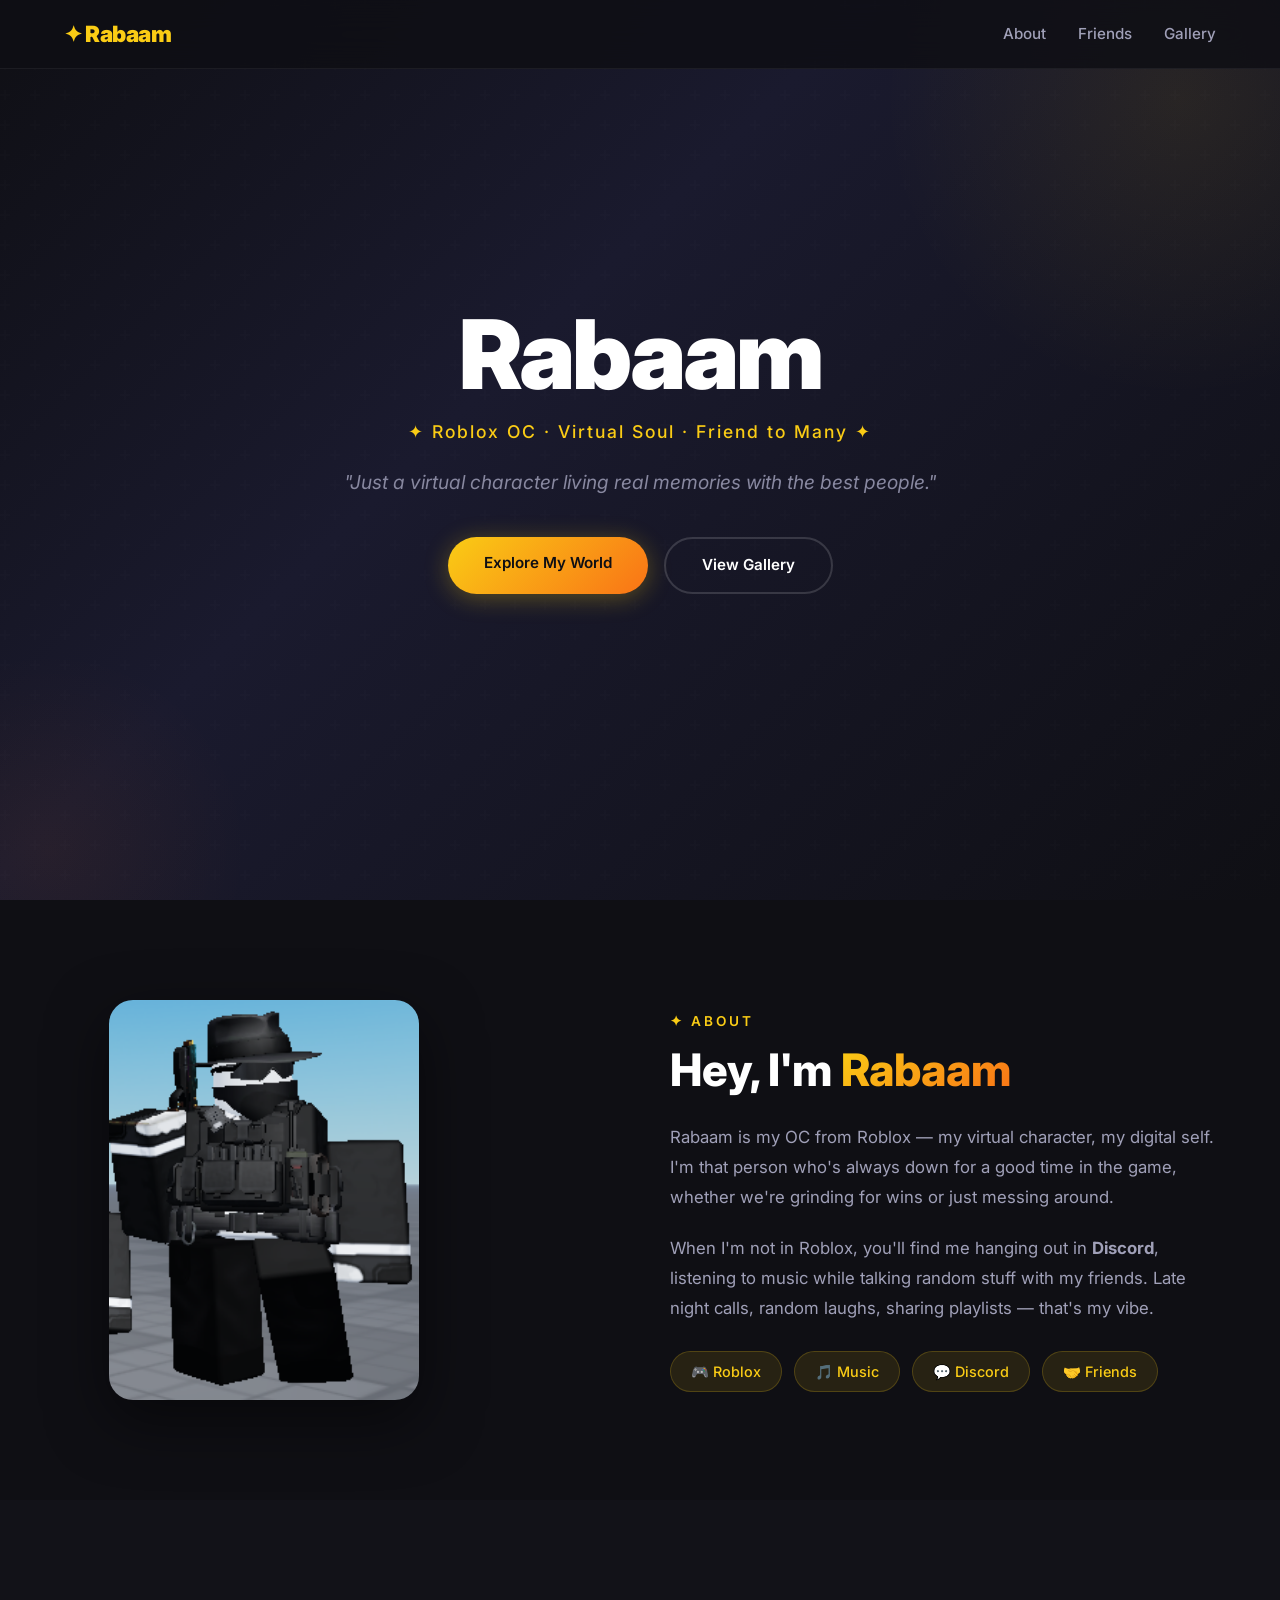
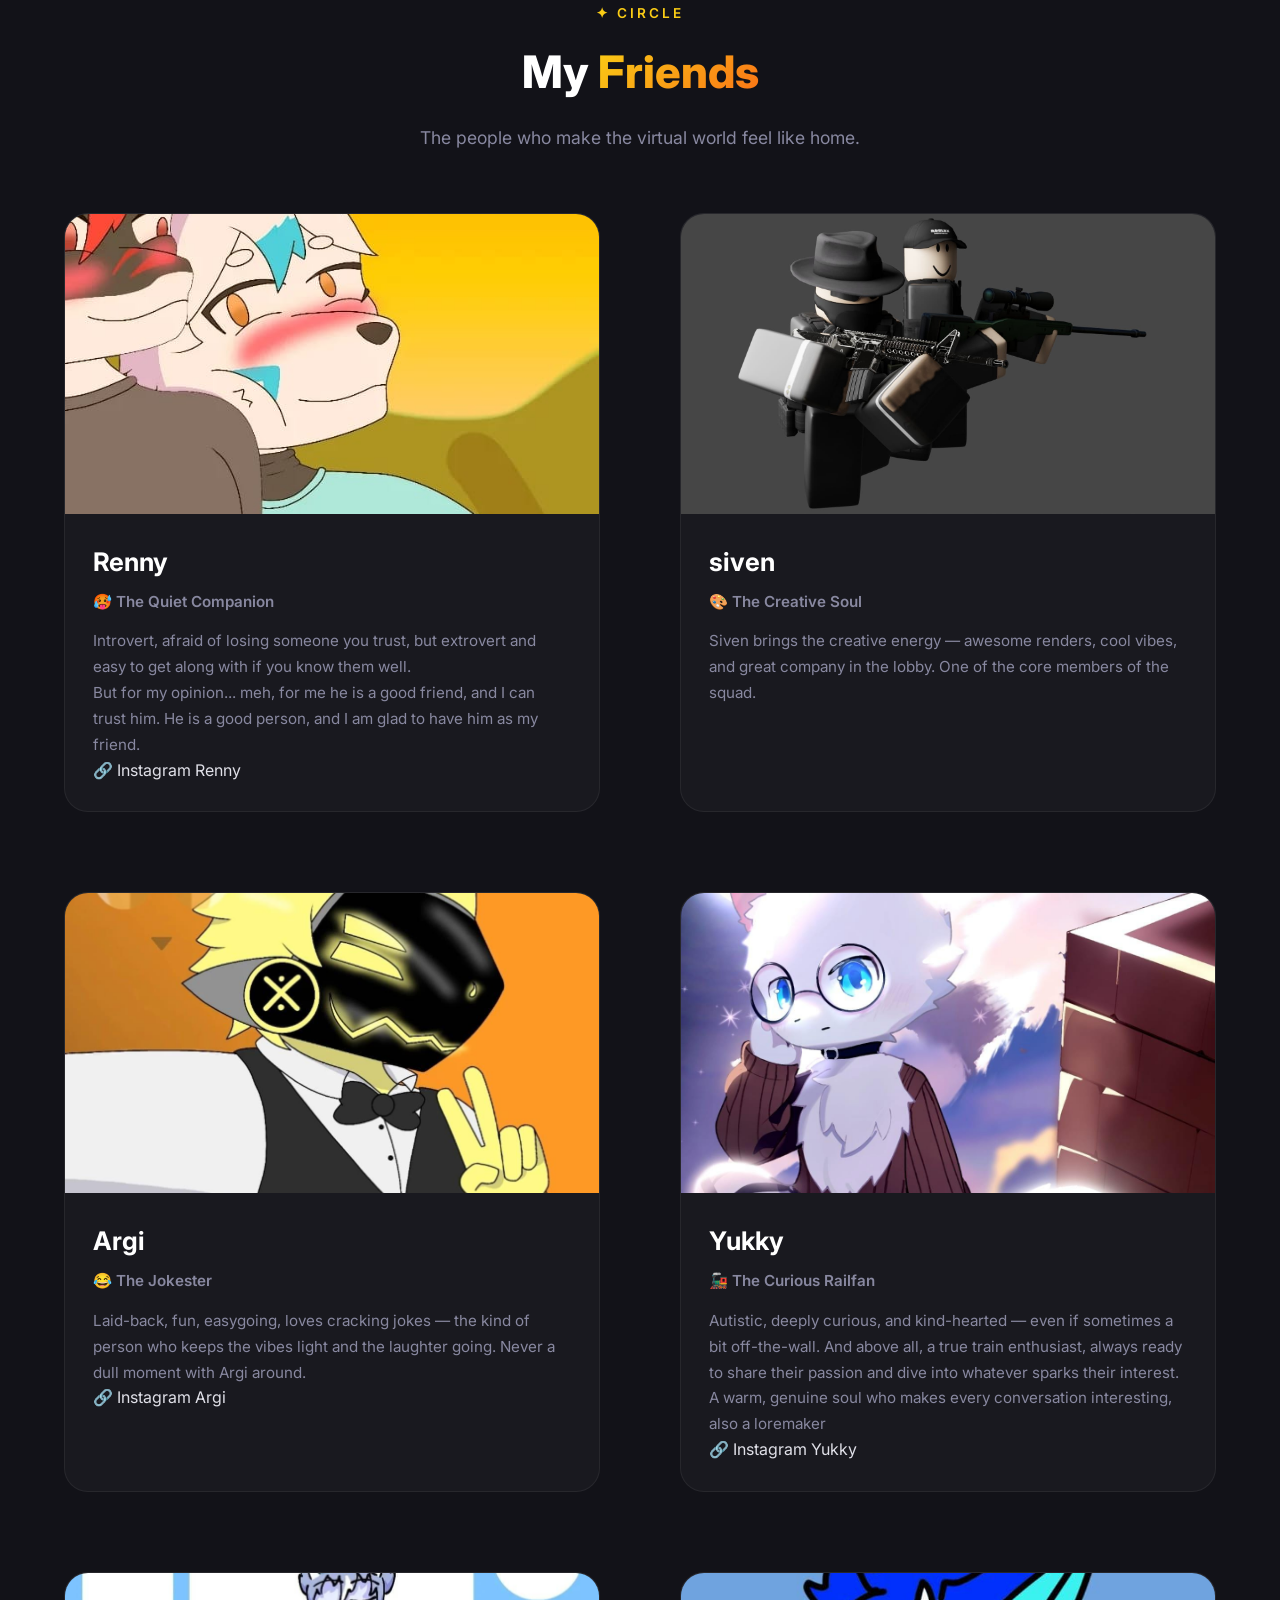
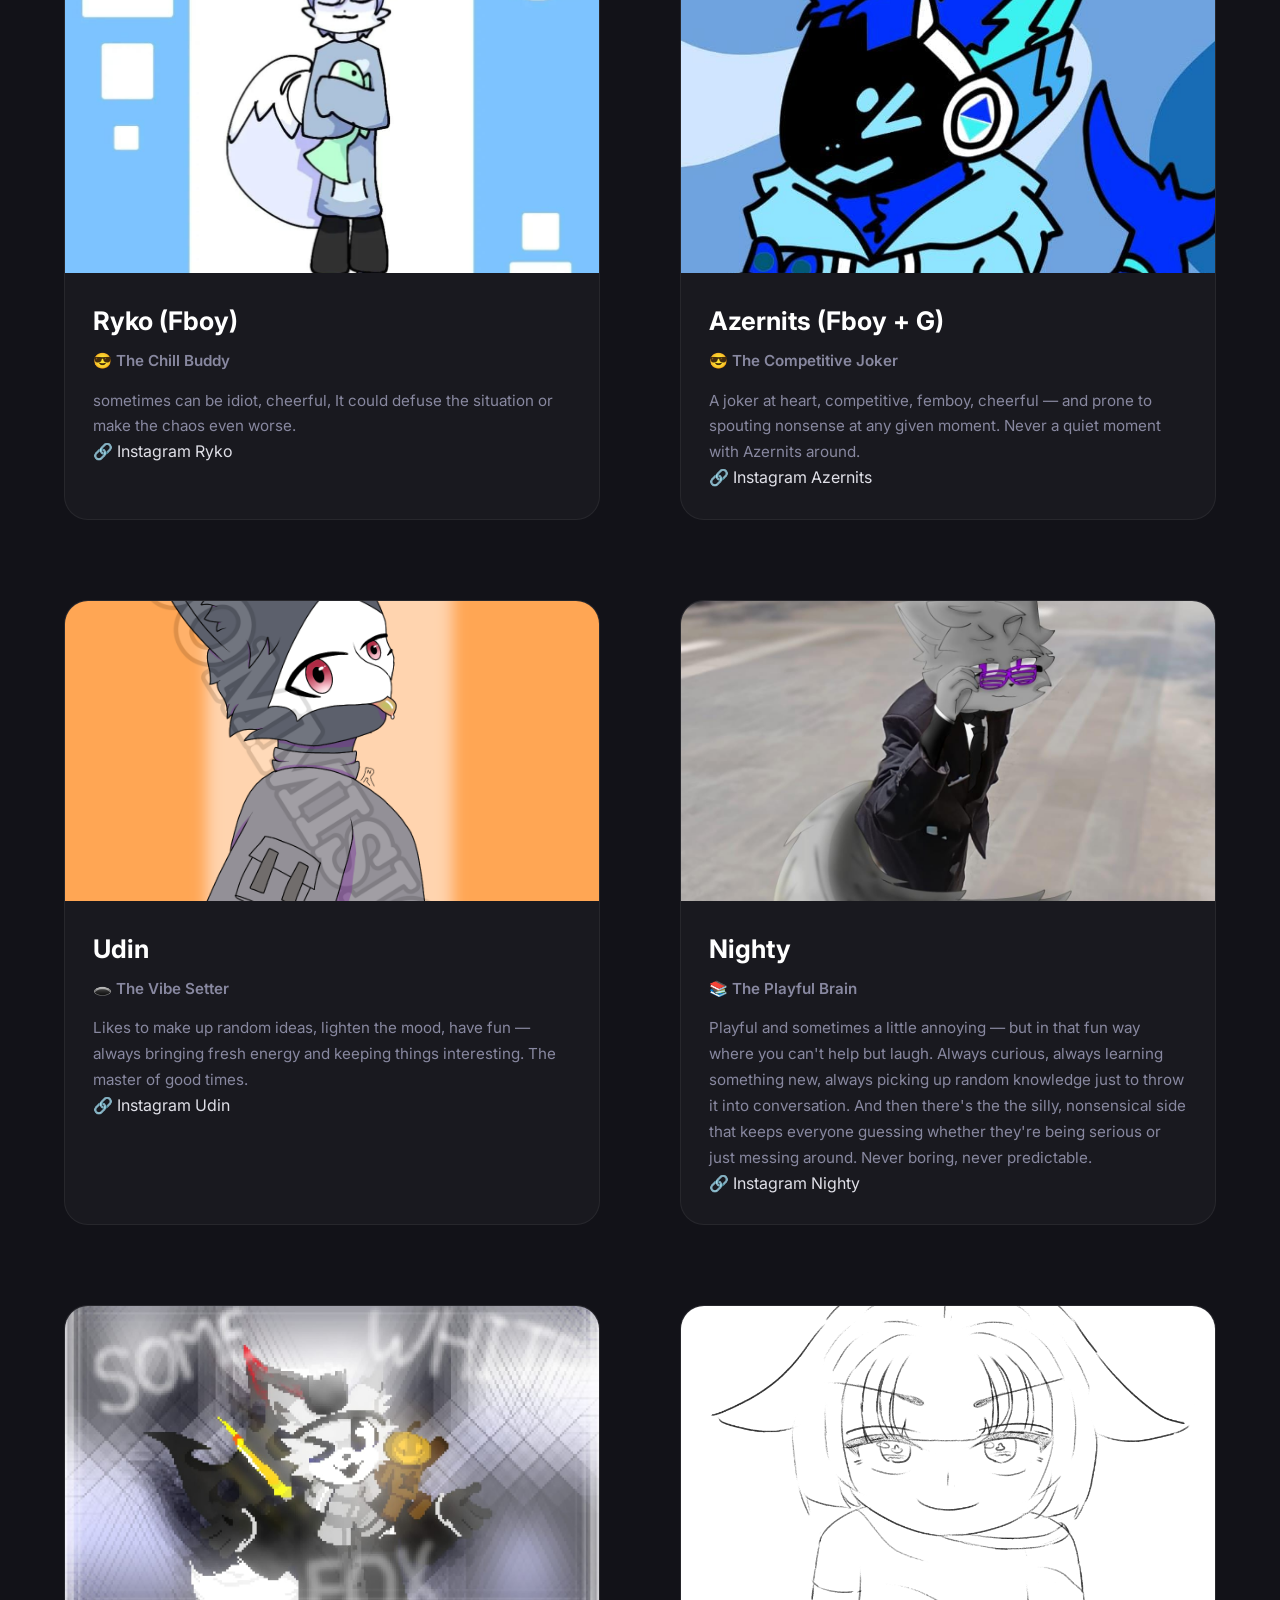
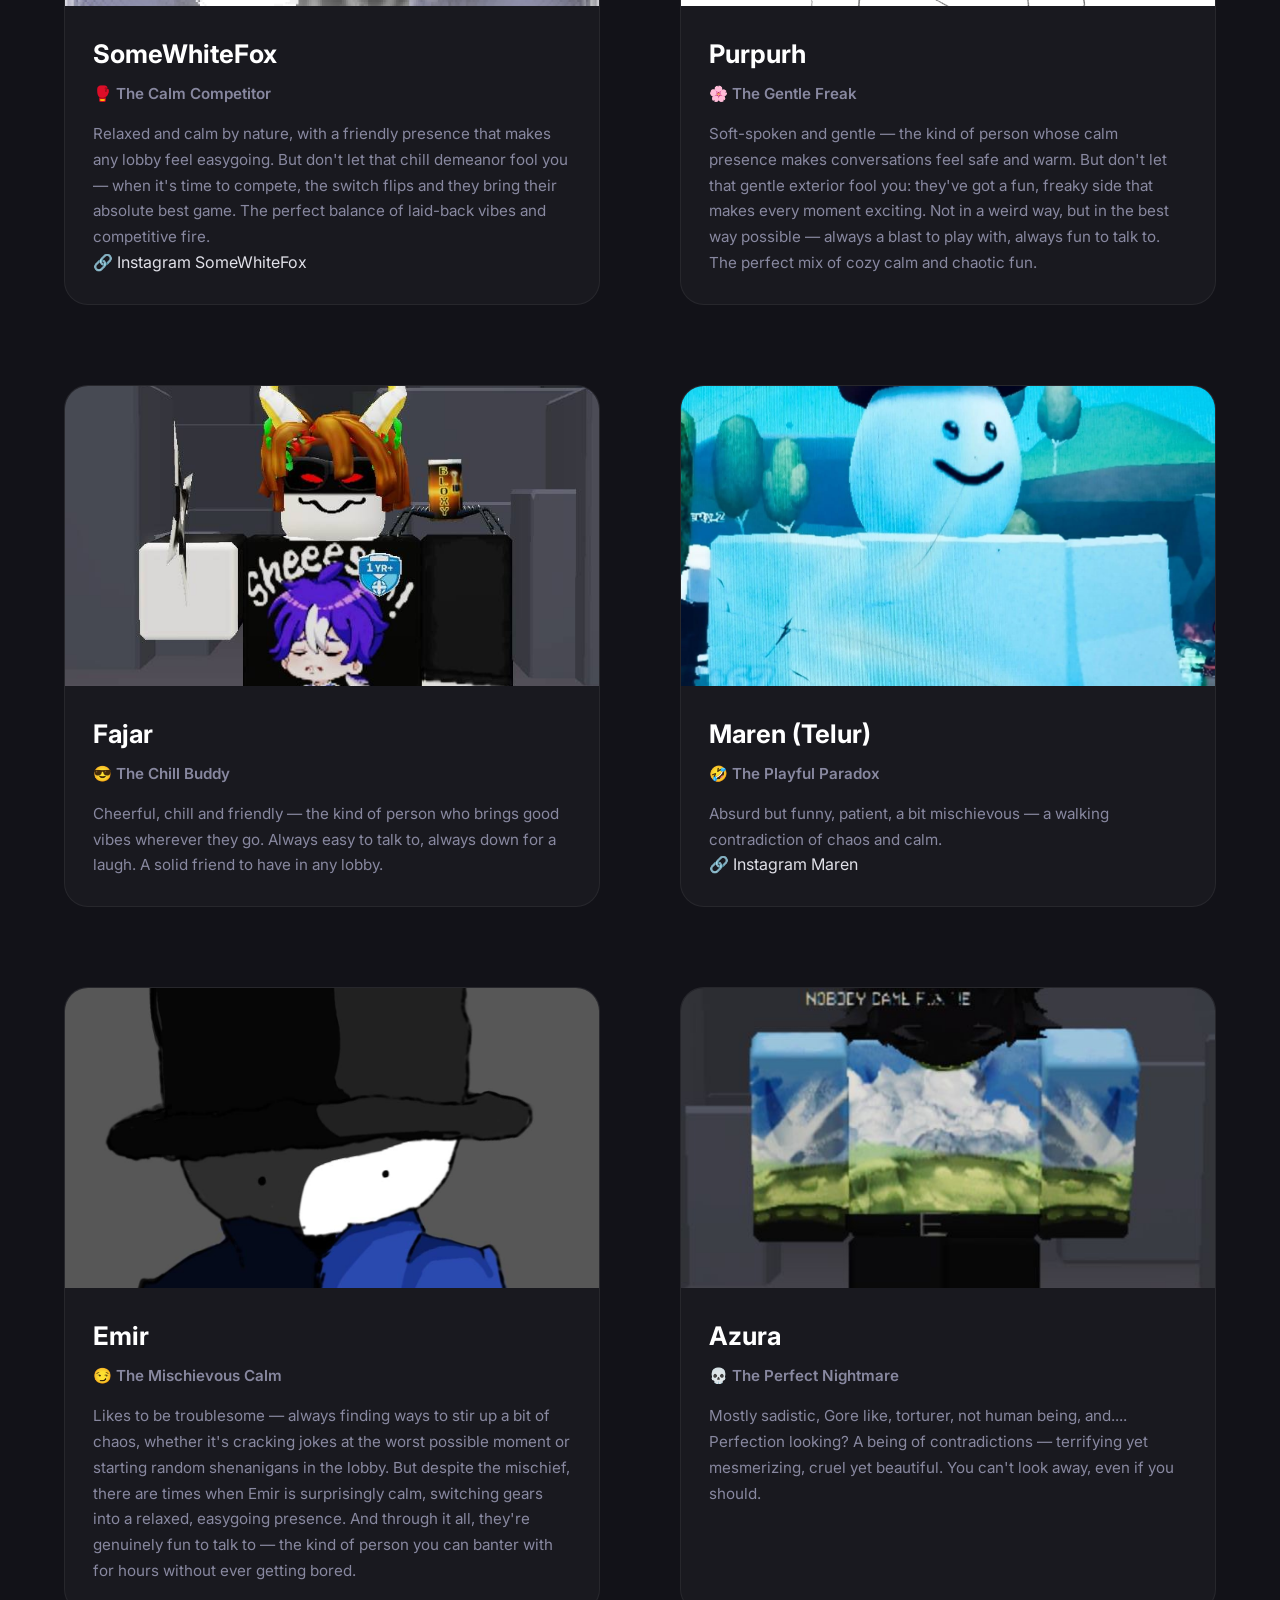
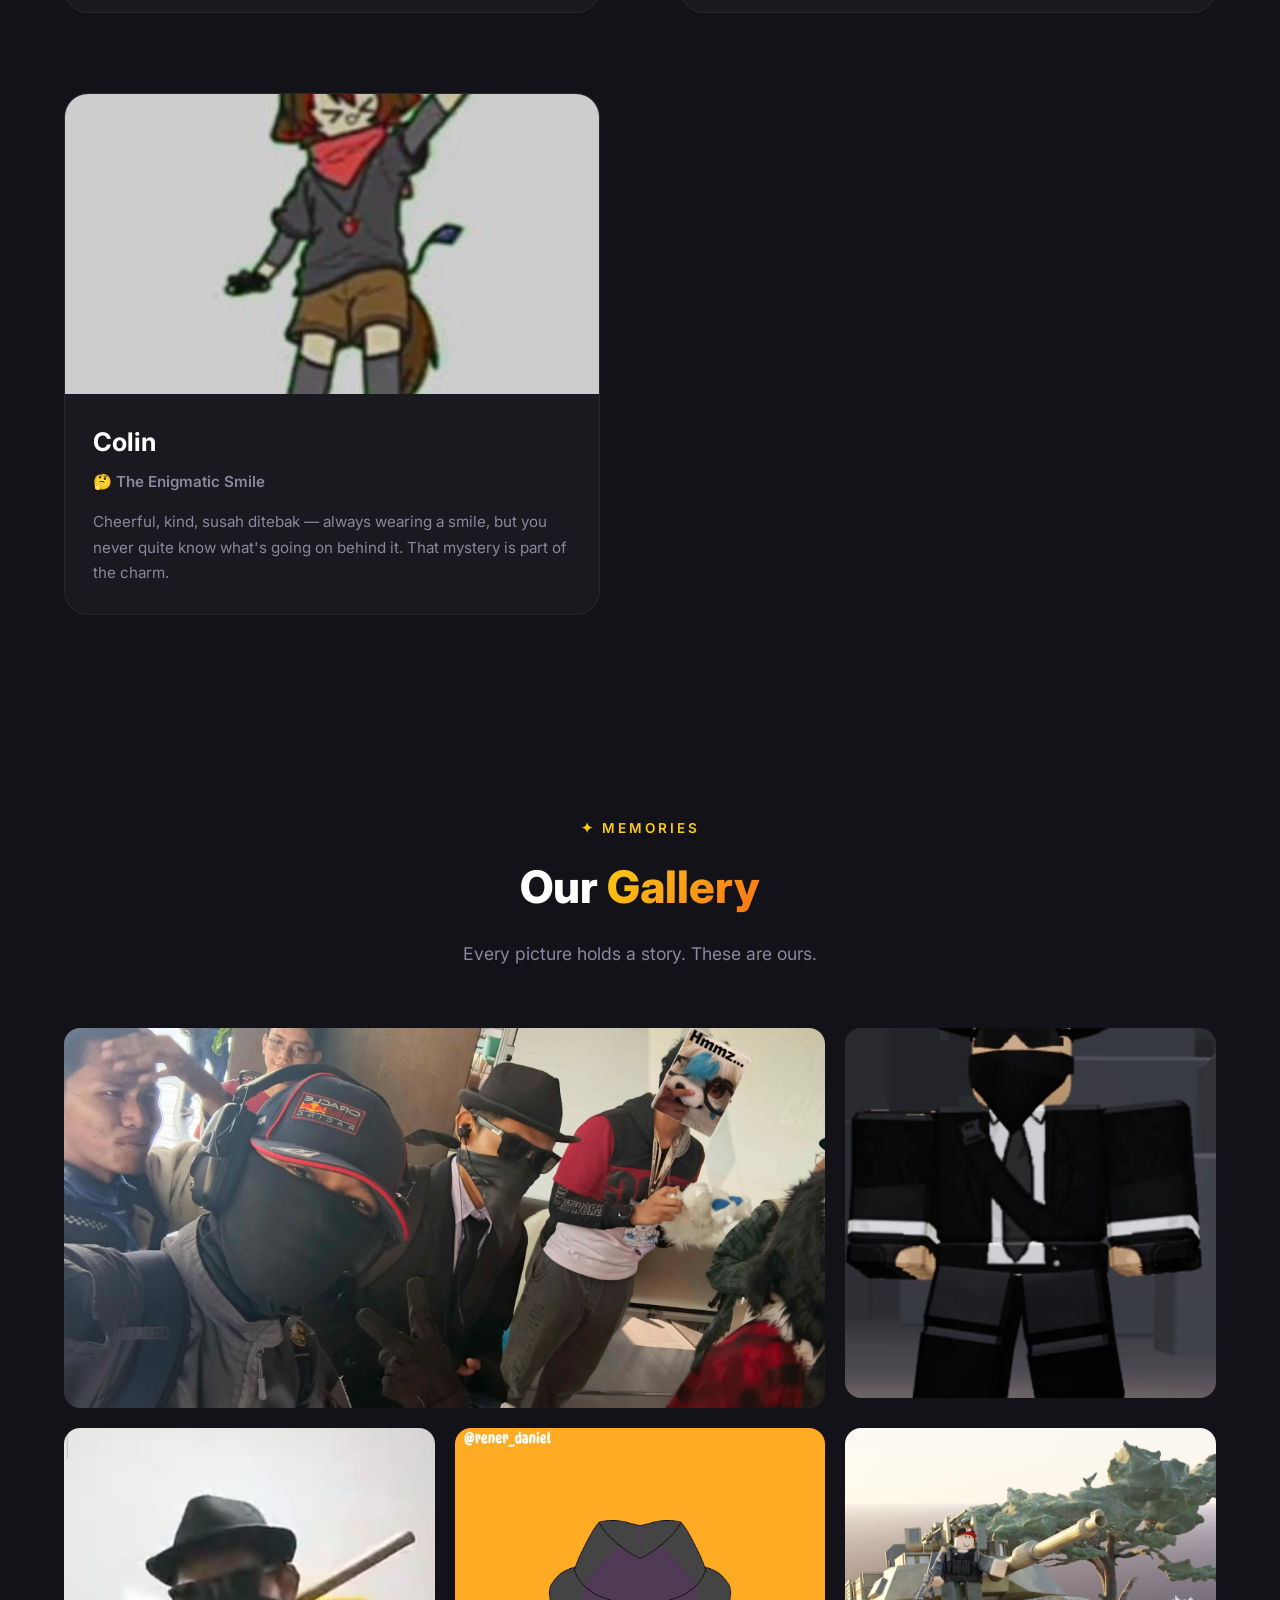
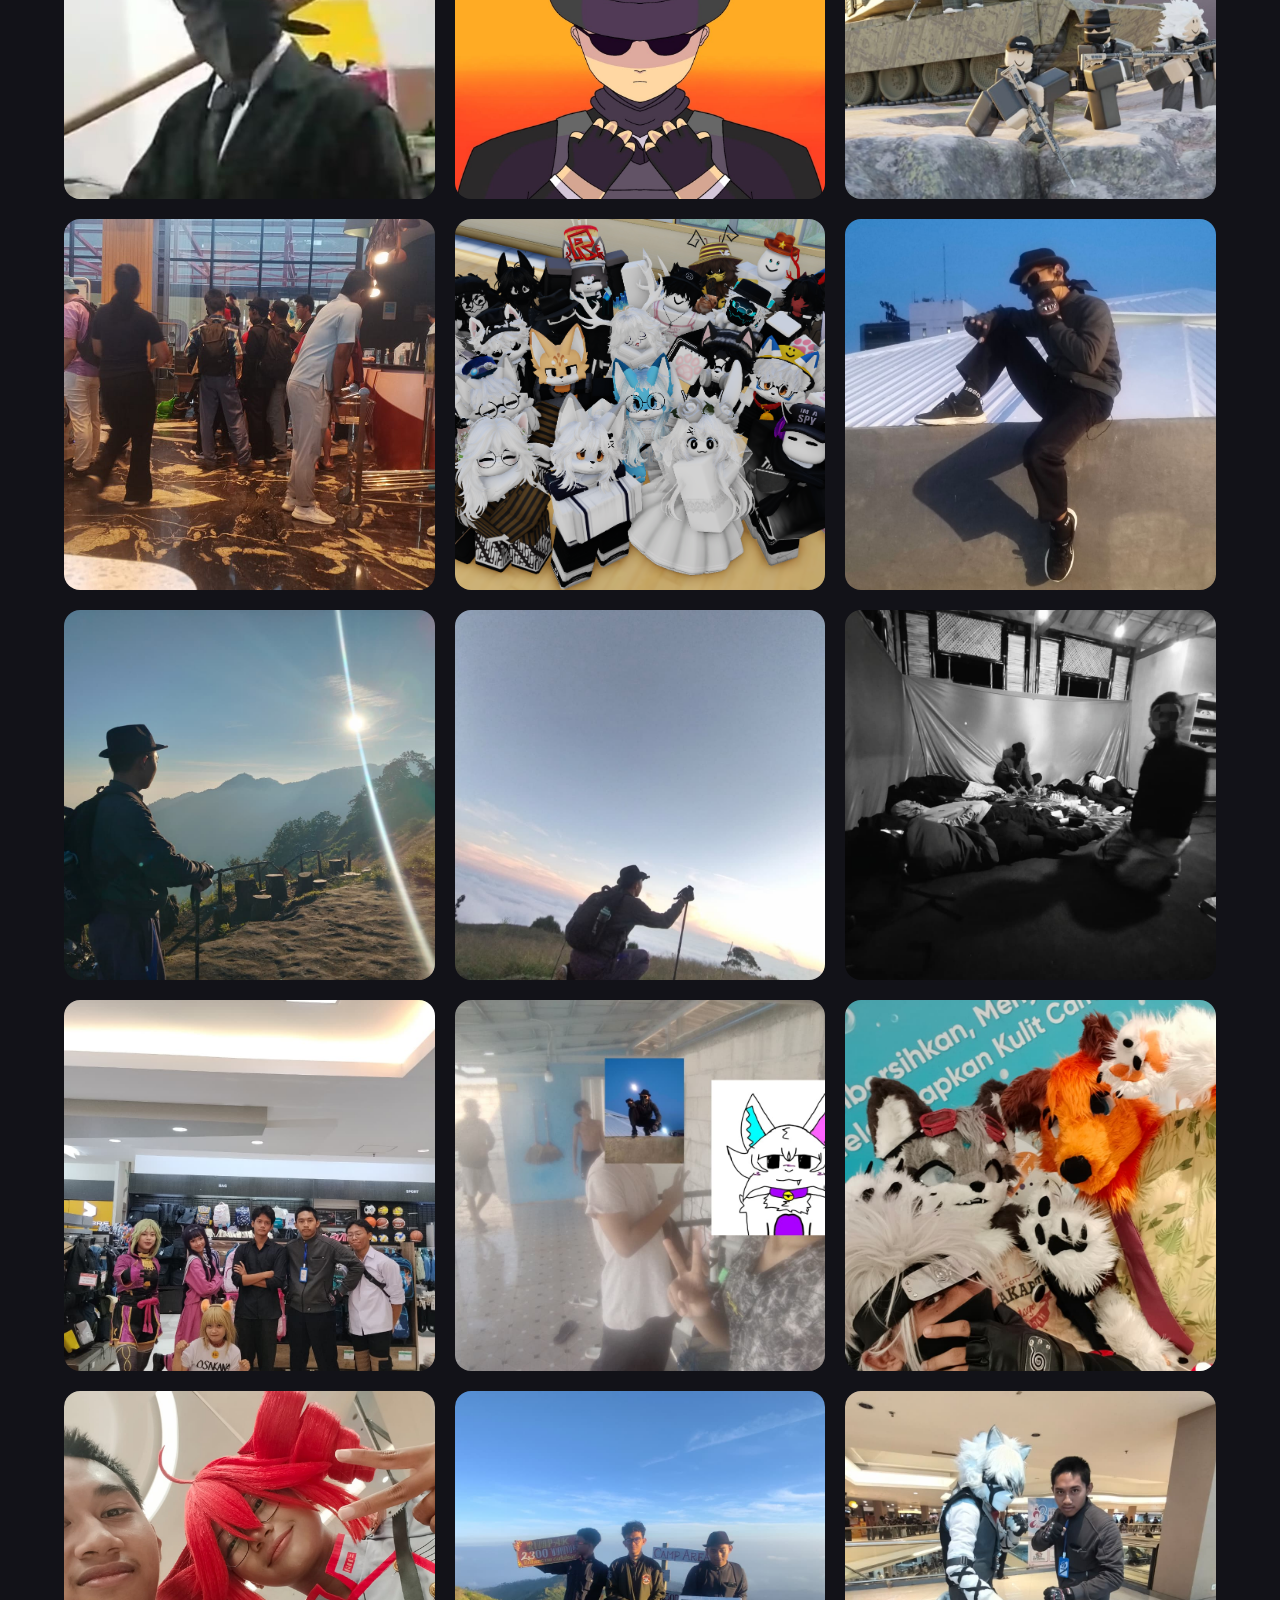
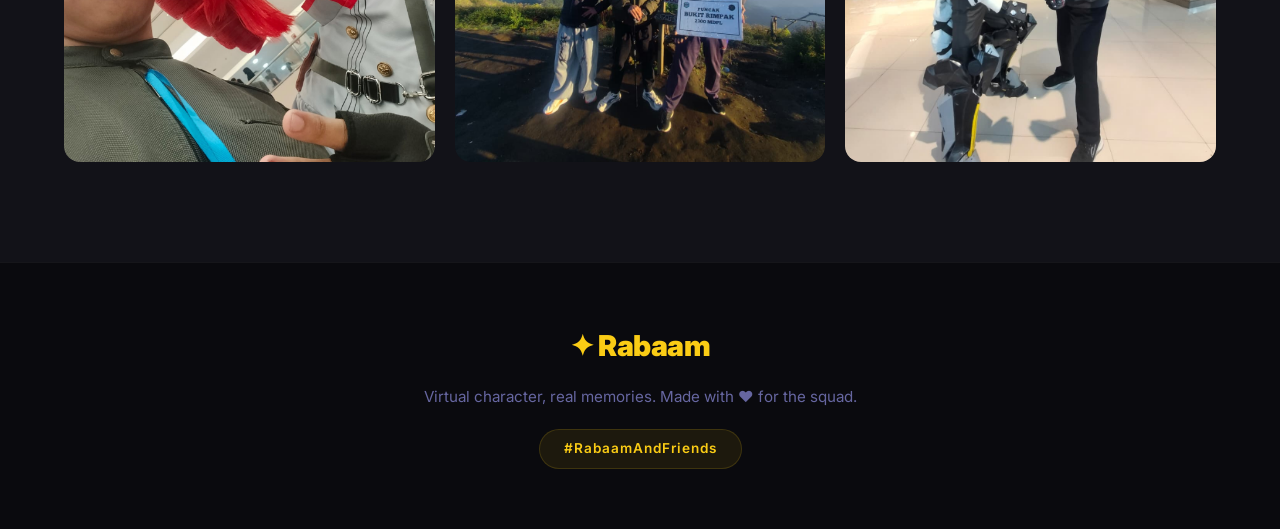
==== commit b503f7fd: "" ====
--- a/index.html
+++ b/index.html
@@ -1,12 +1,20 @@
-<!DOCTYPE html>
+<!doctype html>
 <html lang="id">
-<head>
+  <head>
     <meta charset="UTF-8" />
     <meta name="viewport" content="width=device-width, initial-scale=1.0" />
     <title>Rabaam & Friends</title>
     <link rel="stylesheet" href="CSS.css" />
     <link href="https://fonts.googleapis.com/css2?family=Inter:wght@300;400;600;700;800;900&display=swap" rel="stylesheet" />
-</head>
+
+    <link rel="icon" href="/icon.png" />
+    <meta property="og:image" content="/icon.png" />
+    <meta property="twitter:image" content="/art from renny.jpeg" />
+    
+    <meta name="description" content="Official Website of Rabaam & Friends" />
+    <meta property="og:title" content="Rabaam & Friends" />
+    <meta property="og:description" content="Official Website of Rabaam & Friends" />
+  </head>
 <body>
 
     <!-- ====== NAVBAR ====== -->
@@ -14,9 +22,9 @@
         <div class="nav-container">
             <span class="logo">&#10022; Rabaam</span>
             <ul class="nav-links">
-                <li><a href="#about">Tentang</a></li>
-                <li><a href="#friends">Teman</a></li>
-                <li><a href="#gallery">Galeri</a></li>
+                <li><a href="#about">About</a></li>
+                <li><a href="#friends">Friends</a></li>
+                <li><a href="#gallery">Gallery</a></li>
             </ul>
         </div>
     </nav>
@@ -26,11 +34,11 @@
         <div class="hero-overlay"></div>
         <div class="hero-content">
             <h1 class="hero-title">Rabaam</h1>
-            <p class="hero-subtitle">&#10022; Roblox OC &#183; Jiwa Virtual &#183; Teman Bagi Semua &#10022;</p>
-            <p class="hero-tagline">"Hanya karakter virtual yang menciptakan kenangan nyata bersama orang-orang terbaik."</p>
+            <p class="hero-subtitle">&#10022; Roblox OC &#183; Virtual Soul &#183; Friend to Many &#10022;</p>
+            <p class="hero-tagline">"Just a virtual character living real memories with the best people."</p>
             <div class="hero-cta">
-                <a href="#about" class="btn btn-primary">Jelajahi Duniaku</a>
-                <a href="#gallery" class="btn btn-outline">Lihat Galeri</a>
+                <a href="#about" class="btn btn-primary">Explore My World</a>
+                <a href="#gallery" class="btn btn-outline">View Gallery</a>
             </div>
     </section>
 
@@ -42,65 +50,37 @@
                     <img src="rabaam (tactical).png" alt="Rabaam (Tactical)" />
                 </div>
                 <div class="about-text">
-                    <span class="section-tag">&#10022; Tentang</span>
-                    <h2>Hai, Aku <span class="highlight">Rabaam</span></h2>
+                    <span class="section-tag">&#10022; About</span>
+                    <h2>Hey, I'm <span class="highlight">Rabaam</span></h2>
                     <p>
-                        Inilah bio ku sendiri, terinspirasi dari rasa malas sendiri untuk memperkenalkan diri serta menceritakan pengalamanku.
-                    </p>
-<p>
-                        Gk banyak hal yang bisa ku terangkan disini karena baik di dunia online ataupun offline saya tetap sulit untuk menjelaskan.
-                    </p>
-                </div>
-            </div>
-
-            <!-- Rabaam Card -->
-            <div class="rabaam-card-wrap">
-                <div class="friend-card self">
-                    <div class="friend-img">
-                        <img src="rabaam (tactical).png" alt="Rabaam" />
-                    </div>
-                    <div class="friend-info">
-                        <h3>Rabaam</h3>
-                        <p class="friend-role">&#10022; Pemilik Semua Ini</p>
-                        <p>
-                            Ini aku. Di balik semua teman, kenangan, dan galeri yang kamu lihat di sini &#8212; ada satu karakter yang menghubungkan semuanya. Ya, Rabaam.
-                        </p>
-                        <p>
-                            Nama yang lahir dari gabungan nama, yang awalnya cuma nickname Roblox, lalu tumbuh jadi sesuatu yang lebih &#8212; OC ku sendiri, jiwa virtual yang menciptakan kenangan nyata. Sulit dijelaskan, tapi itulah aku.
-                        </p>
-                    </div>
-                </div>
-            </div>
-    </section>
-
-    <!-- ====== PROLOUGE SECTION ====== -->
-    <section class="section about-rabaam-section">
-        <div class="container">
-            <div class="about-rabaam-grid">
-                <div class="rabaam-card">
-                    <span class="section-tag">&#10022; Tentang Rabaam</span>
-                    <h2><span class="highlight">AWAL TERCIPTANYA</span></h2>
-                    <p>
-                        Nama Rabaam sendiri tercipta karena kepikiran aja sendiri, aslinya gabungan nama asliku dan temenku (Ra : Namaku, Ba : nama teman desa, dan Am : nama teman desa juga). 
+                        Rabaam is my OC from Roblox &#8212; my virtual character, my digital self. 
+                        I'm that person who's always down for a good time in the game, 
+                        whether we're grinding for wins or just messing around.
                     </p>
                     <p>
-                        awalnya nama rabaam hanya akan digunakan untuk nickname roblox saja akan tetapi karena berjalannya waktu dan malas mencari nama lain akhirnya ku putuskan rabaam sebagai nama OC ku sendiri.
+                        When I'm not in Roblox, you'll find me hanging out in <strong>Discord</strong>, 
+                        listening to music while talking random stuff with my friends. 
+                        Late night calls, random laughs, sharing playlists &#8212; that's my vibe.
                     </p>
-                </div>
+                    <div class="hobbies">
+                        <span class="hobby-tag">&#127918; Roblox</span>
+                        <span class="hobby-tag">&#127925; Music</span>
+                        <span class="hobby-tag">&#128172; Discord</span>
+                        <span class="hobby-tag">&#129309; Friends</span>
+                    </div>
             </div>
-        </div>
     </section>
 
     <!-- ====== FRIENDS SECTION ====== -->
     <section id="friends" class="section friends-section">
         <div class="container">
             <div class="section-header">
-                <span class="section-tag">&#10022; INI LAH</span>
-                <h2>Teman-<span class="highlight">teman</span>ku</h2>
-                <p class="section-desc">Orang-orang yang membuat dunia virtual terasa seperti rumah.</p>
+                <span class="section-tag">&#10022; Circle</span>
+                <h2>My <span class="highlight">Friends</span></h2>
+                <p class="section-desc">The people who make the virtual world feel like home.</p>
             </div>
 
-<div class="friends-grid">
+            <div class="friends-grid">
                 <!-- Renny -->
                 <div class="friend-card">
                     <div class="friend-img">
@@ -108,12 +88,12 @@
                     </div>
                     <div class="friend-info">
                         <h3>Renny</h3>
-                        <p class="friend-role">&#129397; Teman yang Tenang</p>
-                        <p>
-                            Introvert, takut kehilangan orang yang dipercaya, tapi ekstrovert dan mudah akrab jika kamu sudah mengenalnya dengan baik.
-                        </p>
-                        <p>
-                            Tapi menurutku... meh, bagiku dia adalah teman yang baik, dan aku bisa mempercayainya. Dia orang yang baik, dan aku senang memilikinya sebagai temanku.
+                        <p class="friend-role">&#129397; The Quiet Companion</p>
+                        <p>
+                            Introvert, afraid of losing someone you trust, but extrovert and easy to get along with if you know them well.
+                        </p>
+                        <p>
+                            But for my opinion... meh, for me he is a good friend, and I can trust him. He is a good person, and I am glad to have him as my friend.
                         </p>
                         <a href="https://www.instagram.com/rener_daniell?utm_source=ig_web_button_share_sheet&igsh=ZDNlZDc0MzIxNw==" target="_blank" class="friend-link">&#128279; Instagram Renny</a>
                     </div>
@@ -126,10 +106,10 @@
                     </div>
                     <div class="friend-info">
                         <h3>siven</h3>
-                        <p class="friend-role">&#127912; Jiwa Kreatif</p>
-                        <p>
-                            Siven membawa energi kreatif &#8212; render yang keren, vibes yang asik, 
-                            dan teman yang menyenangkan di lobby. Salah satu anggota inti dari squad.
+                        <p class="friend-role">&#127912; The Creative Soul</p>
+                        <p>
+                            Siven brings the creative energy &#8212; awesome renders, cool vibes, 
+                            and great company in the lobby. One of the core members of the squad.
                         </p>
                     </div>
                 </div>
@@ -141,9 +121,9 @@
                     </div>
                     <div class="friend-info">
                         <h3>Argi</h3>
-                        <p class="friend-role">&#128514; Si Pelawak</p>
-                        <p>
-                            Santai, seru, mudah bergaul, suka melontarkan lelucon &#8212; tipe orang yang menjaga suasana tetap ringan dan tawa terus berlanjut. Tidak pernah ada momen membosankan dengan Argi di sekitar.
+                        <p class="friend-role">&#128514; The Jokester</p>
+                        <p>
+                            Laid-back, fun, easygoing, loves cracking jokes &#8212; the kind of person who keeps the vibes light and the laughter going. Never a dull moment with Argi around.
                         </p>
                         <a href="https://www.instagram.com/argeantz?utm_source=ig_web_button_share_sheet&igsh=ZDNlZDc0MzIxNw==" target="_blank" class="friend-link">&#128279; Instagram Argi</a>
                     </div>
@@ -156,9 +136,9 @@
                     </div>
                     <div class="friend-info">
                         <h3>Yukky</h3>
-                        <p class="friend-role">&#128642; Penggemar Kereta yang Penasaran</p>
-                        <p>
-                            Autis, sangat penasaran, dan berhati baik &#8212; meski kadang sedikit aneh. Dan yang terpenting, seorang penggemar kereta sejati, selalu siap berbagi hasratnya dan mendalami apa pun yang menarik minatnya. Jiwa yang hangat dan tulus yang membuat setiap percakapan menarik, juga seorang loremaker.
+                        <p class="friend-role">&#128642; The Curious Railfan</p>
+                        <p>
+                            Autistic, deeply curious, and kind-hearted &#8212; even if sometimes a bit off-the-wall. And above all, a true train enthusiast, always ready to share their passion and dive into whatever sparks their interest. A warm, genuine soul who makes every conversation interesting, also a loremaker
                         </p>
                         <a href="https://www.instagram.com/mr_what713?utm_source=ig_web_button_share_sheet&igsh=ZDNlZDc0MzIxNw==" target="_blank" class="friend-link">&#128279; Instagram Yukky</a>
                     </div>
@@ -171,9 +151,9 @@
                     </div>
                     <div class="friend-info">
                         <h3>Ryko (Fboy)</h3>
-                        <p class="friend-role">&#128526; Teman yang Santai</p>
-                        <p>
-                            kadang bisa menjadi bodoh, ceria, dia bisa meredakan situasi atau membuat kekacauan semakin parah.
+                        <p class="friend-role">&#128526; The Chill Buddy</p>
+                        <p>
+                            sometimes can be idiot, cheerful, It could defuse the situation or make the chaos even worse.
                         </p>
                         <a href="https://www.instagram.com/aikoiko71?utm_source=ig_web_button_share_sheet&igsh=ZDNlZDc0MzIxNw==" target="_blank" class="friend-link">&#128279; Instagram Ryko</a>
                     </div>
@@ -186,9 +166,9 @@
                     </div>
                     <div class="friend-info">
                         <h3>Azernits (Fboy + G)</h3>
-                        <p class="friend-role">&#128526; Pelawak Kompetitif</p>
-                        <p>
-                            Pelawak sejati, kompetitif, femboy, ceria &#8212; dan sering mengucapkan omong kosong kapan saja. Tidak pernah ada momen sepi dengan Azernits di sekitar.
+                        <p class="friend-role">&#128526; The Competitive Joker</p>
+                        <p>
+                            A joker at heart, competitive, femboy, cheerful &#8212; and prone to spouting nonsense at any given moment. Never a quiet moment with Azernits around.
                         </p>
                         <a href="https://www.instagram.com/azernits?utm_source=ig_web_button_share_sheet&igsh=ZDNlZDc0MzIxNw==" target="_blank" class="friend-link">&#128279; Instagram Azernits</a>
                     </div>
@@ -201,9 +181,9 @@
                     </div>
                     <div class="friend-info">
                         <h3>Udin</h3>
-                        <p class="friend-role">&#128371;&#65039; Pembawa Suasana</p>
-                        <p>
-                            Suka membuat ide-ide random, mencairkan suasana, bersenang-senang &#8212; selalu membawa energi segar dan membuat segalanya menarik. Master of good times.
+                        <p class="friend-role">&#128371;&#65039; The Vibe Setter</p>
+                        <p>
+                            Likes to make up random ideas, lighten the mood, have fun &#8212; always bringing fresh energy and keeping things interesting. The master of good times.
                         </p>
                         <a href="https://www.instagram.com/awan.udin_?utm_source=ig_web_button_share_sheet&igsh=ZDNlZDc0MzIxNw==" target="_blank" class="friend-link">&#128279; Instagram Udin</a>
                     </div>
@@ -216,9 +196,9 @@
                     </div>
                     <div class="friend-info">
                         <h3>Nighty</h3>
-                        <p class="friend-role">&#128218; Otak yang Ceria</p>
-                        <p>
-                            Ceria dan kadang sedikit mengganggu &#8212; tapi dengan cara yang menyenangkan sehingga kamu tidak bisa menahan tawa. Selalu penasaran, selalu belajar hal baru, selalu mengumpulkan pengetahuan random untuk dilemparkan ke dalam percakapan. Dan ada juga sisi konyol dan tak masuk akal yang membuat semua orang menebak apakah dia serius atau hanya bercanda. Tidak pernah membosankan, tidak pernah bisa ditebak.
+                        <p class="friend-role">&#128218; The Playful Brain</p>
+                        <p>
+                            Playful and sometimes a little annoying &#8212; but in that fun way where you can't help but laugh. Always curious, always learning something new, always picking up random knowledge just to throw it into conversation. And then there's the the silly, nonsensical side that keeps everyone guessing whether they're being serious or just messing around. Never boring, never predictable.
                         </p>
                         <a href="https://www.instagram.com/unofficial_ocs_artdraw?utm_source=ig_web_button_share_sheet&igsh=ZDNlZDc0MzIxNw==" target="_blank" class="friend-link">&#128279; Instagram Nighty</a>
                     </div>
@@ -231,9 +211,9 @@
                     </div>
                     <div class="friend-info">
                         <h3>SomeWhiteFox</h3>
-                        <p class="friend-role">&#129354; Kompetitor yang Tenang</p>
-                        <p>
-                            Santai dan tenang secara alami, dengan kehadiran ramah yang membuat lobby terasa nyaman. Tapi jangan tertipu dengan sikap santai itu &#8212; saat waktunya berkompetisi, saklar berubah dan dia membawa permainan terbaiknya. Keseimbangan sempurna antara vibes santai dan semangat kompetitif.
+                        <p class="friend-role">&#129354; The Calm Competitor</p>
+                        <p>
+                            Relaxed and calm by nature, with a friendly presence that makes any lobby feel easygoing. But don't let that chill demeanor fool you &#8212; when it's time to compete, the switch flips and they bring their absolute best game. The perfect balance of laid-back vibes and competitive fire.
                         </p>
                         <a href="https://www.instagram.com/just_shirokitto?utm_source=qr&igsh=NGx0cXZvcDg4a3Aw" target="_blank" class="friend-link">&#128279; Instagram SomeWhiteFox</a>
                     </div>
@@ -246,9 +226,9 @@
                     </div>
                     <div class="friend-info">
                         <h3>Purpurh</h3>
-                        <p class="friend-role">&#127800; Si Aneh yang Lembut</p>
-                        <p>
-                            Berbicara lembut dan tenang &#8212; tipe orang yang kehadirannya yang tenang membuat percakapan terasa aman dan hangat. Tapi jangan tertipu dengan penampilan lembut itu: mereka punya sisi seru dan aneh yang membuat setiap momen menjadi mengasyikkan. Bukan dengan cara yang aneh, tapi dengan cara terbaik &#8212; selalu menyenangkan untuk diajak bermain, selalu asyik untuk diajak bicara. Perpaduan sempurna antara ketenangan yang nyaman dan keseruan yang kacau.
+                        <p class="friend-role">&#127800; The Gentle Freak</p>
+                        <p>
+                            Soft-spoken and gentle &#8212; the kind of person whose calm presence makes conversations feel safe and warm. But don't let that gentle exterior fool you: they've got a fun, freaky side that makes every moment exciting. Not in a weird way, but in the best way possible &#8212; always a blast to play with, always fun to talk to. The perfect mix of cozy calm and chaotic fun.
                         </p>
                     </div>
                 </div>
@@ -260,9 +240,9 @@
                     </div>
                     <div class="friend-info">
                         <h3>Fajar</h3>
-                        <p class="friend-role">&#128526; Teman yang Santai</p>
-                        <p>
-                            Ceria, santai, dan ramah &#8212; tipe orang yang membawa vibes positif ke mana pun mereka pergi. Selalu mudah diajak bicara, selalu siap untuk tertawa. Teman yang solid untuk dimiliki di lobby mana pun.
+                        <p class="friend-role">&#128526; The Chill Buddy</p>
+                        <p>
+                            Cheerful, chill and friendly &#8212; the kind of person who brings good vibes wherever they go. Always easy to talk to, always down for a laugh. A solid friend to have in any lobby.
                         </p>
                     </div>
                 </div>
@@ -274,9 +254,9 @@
                     </div>
                     <div class="friend-info">
                         <h3>Maren (Telur)</h3>
-                        <p class="friend-role">&#129315; Paradoks yang Ceria</p>
-                        <p>
-                            Absurd tapi lucu, sabar, sedikit nakal &#8212; kontradiksi berjalan antara kekacauan dan ketenangan.
+                        <p class="friend-role">&#129315; The Playful Paradox</p>
+                        <p>
+                            Absurd but funny, patient, a bit mischievous &#8212; a walking contradiction of chaos and calm.
                         </p>
                     <a href="https://www.instagram.com/mrentelur_?utm_source=ig_web_button_share_sheet&igsh=ZDNlZDc0MzIxNw==" target="_blank" class="friend-link">&#128279; Instagram Maren</a>
                     </div>
@@ -289,9 +269,9 @@
                     </div>
                     <div class="friend-info">
                         <h3>Emir</h3>
-                        <p class="friend-role">&#128527; Ketenangan yang Nakal</p>
-                        <p>
-                            Suka membuat masalah &#8212; selalu menemukan cara untuk mengaduk sedikit kekacauan, entah itu melontarkan lelucon di saat yang paling tidak tepat atau memulai ulah random di lobby. Tapi terlepas dari kenakalannya, ada kalanya Emir tenang secara mengejutkan, beralih menjadi kehadiran yang santai dan mudah bergaul. Dan di semua itu, dia benar-benar menyenangkan untuk diajak bicara &#8212; tipe orang yang bisa kamu ajak bercanda selama berjam-jam tanpa pernah bosan.
+                        <p class="friend-role">&#128527; The Mischievous Calm</p>
+                        <p>
+                            Likes to be troublesome &#8212; always finding ways to stir up a bit of chaos, whether it's cracking jokes at the worst possible moment or starting random shenanigans in the lobby. But despite the mischief, there are times when Emir is surprisingly calm, switching gears into a relaxed, easygoing presence. And through it all, they're genuinely fun to talk to &#8212; the kind of person you can banter with for hours without ever getting bored.
                         </p>
                     </div>
                 </div>
@@ -303,9 +283,9 @@
                     </div>
                     <div class="friend-info">
                         <h3>Azura</h3>
-                        <p class="friend-role">&#128128; Mimpi Buruk yang Sempurna</p>
-                        <p>
-                            Kebanyakan sadis, suka gore, penyiksa, bukan manusia, dan.... Penampilan sempurna? Makhluk yang penuh kontradiksi &#8212; menakutkan namun memukau, kejam namun indah. Kamu tidak bisa mengalihkan pandangan, bahkan jika seharusnya begitu.
+                        <p class="friend-role">&#128128; The Perfect Nightmare</p>
+                        <p>
+                            Mostly sadistic, Gore like, torturer, not human being, and.... Perfection looking? A being of contradictions &#8212; terrifying yet mesmerizing, cruel yet beautiful. You can't look away, even if you should.
                         </p>
                     </div>
                 </div>
@@ -317,9 +297,9 @@
                     </div>
                     <div class="friend-info">
                         <h3>Colin</h3>
-                        <p class="friend-role">&#129300; Senyum yang Misterius</p>
-                        <p>
-                            Ceria, baik hati, susah ditebak &#8212; selalu tersenyum, tapi kamu tidak pernah tahu apa yang ada di baliknya. Misteri itulah bagian dari pesonanya.
+                        <p class="friend-role">&#129300; The Enigmatic Smile</p>
+                        <p>
+                            Cheerful, kind, susah ditebak &#8212; always wearing a smile, but you never quite know what's going on behind it. That mystery is part of the charm.
                         </p>
                     </div>
                 </div>
@@ -330,40 +310,40 @@
     <section id="gallery" class="section gallery-section">
         <div class="container">
             <div class="section-header">
-                <span class="section-tag">&#10022; Kenangan</span>
-                <h2>Galeri <span class="highlight">Kami</span></h2>
-                <p class="section-desc">Setiap gambar menyimpan sebuah cerita. Inilah cerita-cerita kami.</p>
+                <span class="section-tag">&#10022; Memories</span>
+                <h2>Our <span class="highlight">Gallery</span></h2>
+                <p class="section-desc">Every picture holds a story. These are ours.</p>
             </div>
 
             <div class="gallery-grid">
                 <div class="gallery-item wide">
                     <img src="me and my friends on IWAG.jpeg" alt="Me and my friends" />
                     <div class="gallery-overlay">
-                        <span>&#129730; Aku & Teman-temanku</span>
+                        <span>&#129730; Me & My Friends</span>
                     </div>
                 </div>
                 <div class="gallery-item">
                     <img src="rabaam (nontactical).jpeg" alt="Rabaam (Non-tactical)" />
                     <div class="gallery-overlay">
-                        <span>&#128526; Rabaam &#8212; Mode Santai</span>
+                        <span>&#128526; Rabaam &#8212; Chill Mode</span>
                     </div>
                 </div>
                 <div class="gallery-item">
                     <img src="my oc with stick.jpeg" alt="My OC with stick" />
                     <div class="gallery-overlay">
-                        <span>&#129668; OC dengan Tongkat</span>
+                        <span>&#129668; OC with Stick</span>
                     </div>
                 </div>
                 <div class="gallery-item">
                     <img src="art from renny.jpeg" alt="Art from Renny" />
                     <div class="gallery-overlay">
-                        <span>&#127912; Seni oleh Renny</span>
+                        <span>&#127912; Art by Renny</span>
                     </div>
                 </div>
                 <div class="gallery-item">
                     <img src="render from syam.jpeg" alt="Render from Syam" />
                     <div class="gallery-overlay">
-                        <span>&#10024; Render oleh Syam</span>
+                        <span>&#10024; Render by Syam</span>
                     </div> 
                 </div>
                 <div class="gallery-item">
@@ -375,67 +355,67 @@
                 <div class="gallery-item">
                     <img src="a memoriable.png" alt="A memorable" />
                     <div class="gallery-overlay">
-                        <span>&#128150; Momen yang Berkesan</span>
+                        <span>&#128150; A Memorable Moment</span>
                     </div>
                 </div>
                 <div class="gallery-item">
                     <img src="on rooftop.jpeg" alt="On rooftop" />
                     <div class="gallery-overlay">
-                        <span>&#127751; Di Atas Atap</span>
+                        <span>&#127751; On the Rooftop</span>
                     </div>
                 </div>
                 <div class="gallery-item">
                     <img src="rimpak hill 1.jpeg" alt="Rimpak Hill 1" />
                     <div class="gallery-overlay">
-                        <span>&#9968;&#65039; Bukit Rimpak</span>
+                        <span>&#9968;&#65039; Rimpak Hill</span>
                     </div>
                 </div>
                 <div class="gallery-item">
                     <img src="rimpak hill 2.jpeg" alt="Rimpak Hill 2" />
                     <div class="gallery-overlay">
-                        <span>&#127956;&#65039; Bukit Rimpak II</span>
+                        <span>&#127956;&#65039; Rimpak Hill II</span>
                     </div>
                 </div>
                 <div class="gallery-item">
                     <img src="sleeping on hill.jpeg" alt="Sleeping on hill" />
                     <div class="gallery-overlay">
-                        <span>&#128564; Tidur di Atas Bukit</span>
+                        <span>&#128564; Sleeping on the Hill</span>
                     </div>
                 </div>
                 <div class="gallery-item">
                     <img src="volunteer.jpeg" alt="Volunteer" />
                     <div class="gallery-overlay">
-                        <span>&#129309; Hari Sukarelawan</span>
+                        <span>&#129309; Volunteer Day</span>
                     </div>
                 </div>
                 <div class="gallery-item">
                     <img src="Me & Astro.jpeg" alt="Me and Astro" />
                     <div class="gallery-overlay">
-                        <span>&#129303; Aku dan Astro</span>
+                        <span>&#129303; Me and Astro</span>
                     </div>
                 </div>
                 <div class="gallery-item">
                     <img src="First time meet with furry.jpeg" alt="Nathan and Zian" />
                     <div class="gallery-overlay">
-                        <span>&#128062; Bertemu dengan Zian & Nathan</span>
+                        <span>&#128062; Meet with Zian & Nathan</span>
                     </div>
                 </div>
                 <div class="gallery-item">
                     <img src="teto.jpeg" alt="Teto" />
                     <div class="gallery-overlay">
-                        <span>&#128075; Bertemu Teto</span>
+                        <span>&#128075; meet teto</span>
                     </div>
                 </div>
                 <div class="gallery-item">
                     <img src="On top of rimpak.jpeg" alt="Me and Astro" />
                     <div class="gallery-overlay">
-                        <span>&#127748; Di Atas Rimpak</span>
+                        <span>&#127748; On Top of Rimpak</span>
                     </div>
                 </div>
                 <div class="gallery-item">
                     <img src="kkwp AKA.jpeg" alt="kkwp AKA" />
                     <div class="gallery-overlay">
-                        <span>&#127881; Bertemu dengan KKWP AKA</span>
+                        <span>&#127881; Meet with KKWP AKA</span>
                     </div>
             </div>
     </section>
@@ -445,10 +425,10 @@
         <div class="container">
             <div class="footer-content">
                 <span class="footer-logo">&#10022; Rabaam</span>
-                <p class="footer-text">Karakter virtual, kenangan nyata. Dibuat dengan &#10084;&#65039; untuk squad.</p>
+                <p class="footer-text">Virtual character, real memories. Made with &#10084;&#65039; for the squad.</p>
                 <div class="footer-tag">#RabaamAndFriends</div>
         </div>
     </footer>
 
 </body>
-</html>
+</html>
--- a/CSS.css
+++ b/CSS.css
@@ -363,28 +363,6 @@
     box-shadow: 0 20px 60px rgba(0, 0, 0, 0.4);
 }
 
-/* Rabaam card wrapper (in About section) */
-.rabaam-card-wrap {
-    max-width: 720px;
-    margin: 60px auto 0;
-}
-
-/* My own card (Rabaam) */
-.friend-card.self {
-    background: linear-gradient(160deg, rgba(250, 204, 21, 0.06), rgba(255, 255, 255, 0.03));
-    border: 1px solid rgba(250, 204, 21, 0.35);
-    box-shadow: 0 0 40px rgba(250, 204, 21, 0.08);
-}
-
-.friend-card.self:hover {
-    border-color: rgba(250, 204, 21, 0.6);
-    box-shadow: 0 20px 60px rgba(250, 204, 21, 0.18);
-}
-
-.friend-card.self .friend-role {
-    color: #f97316;
-}
-
 .friend-img {
     width: 100%;
     height: 300px;
